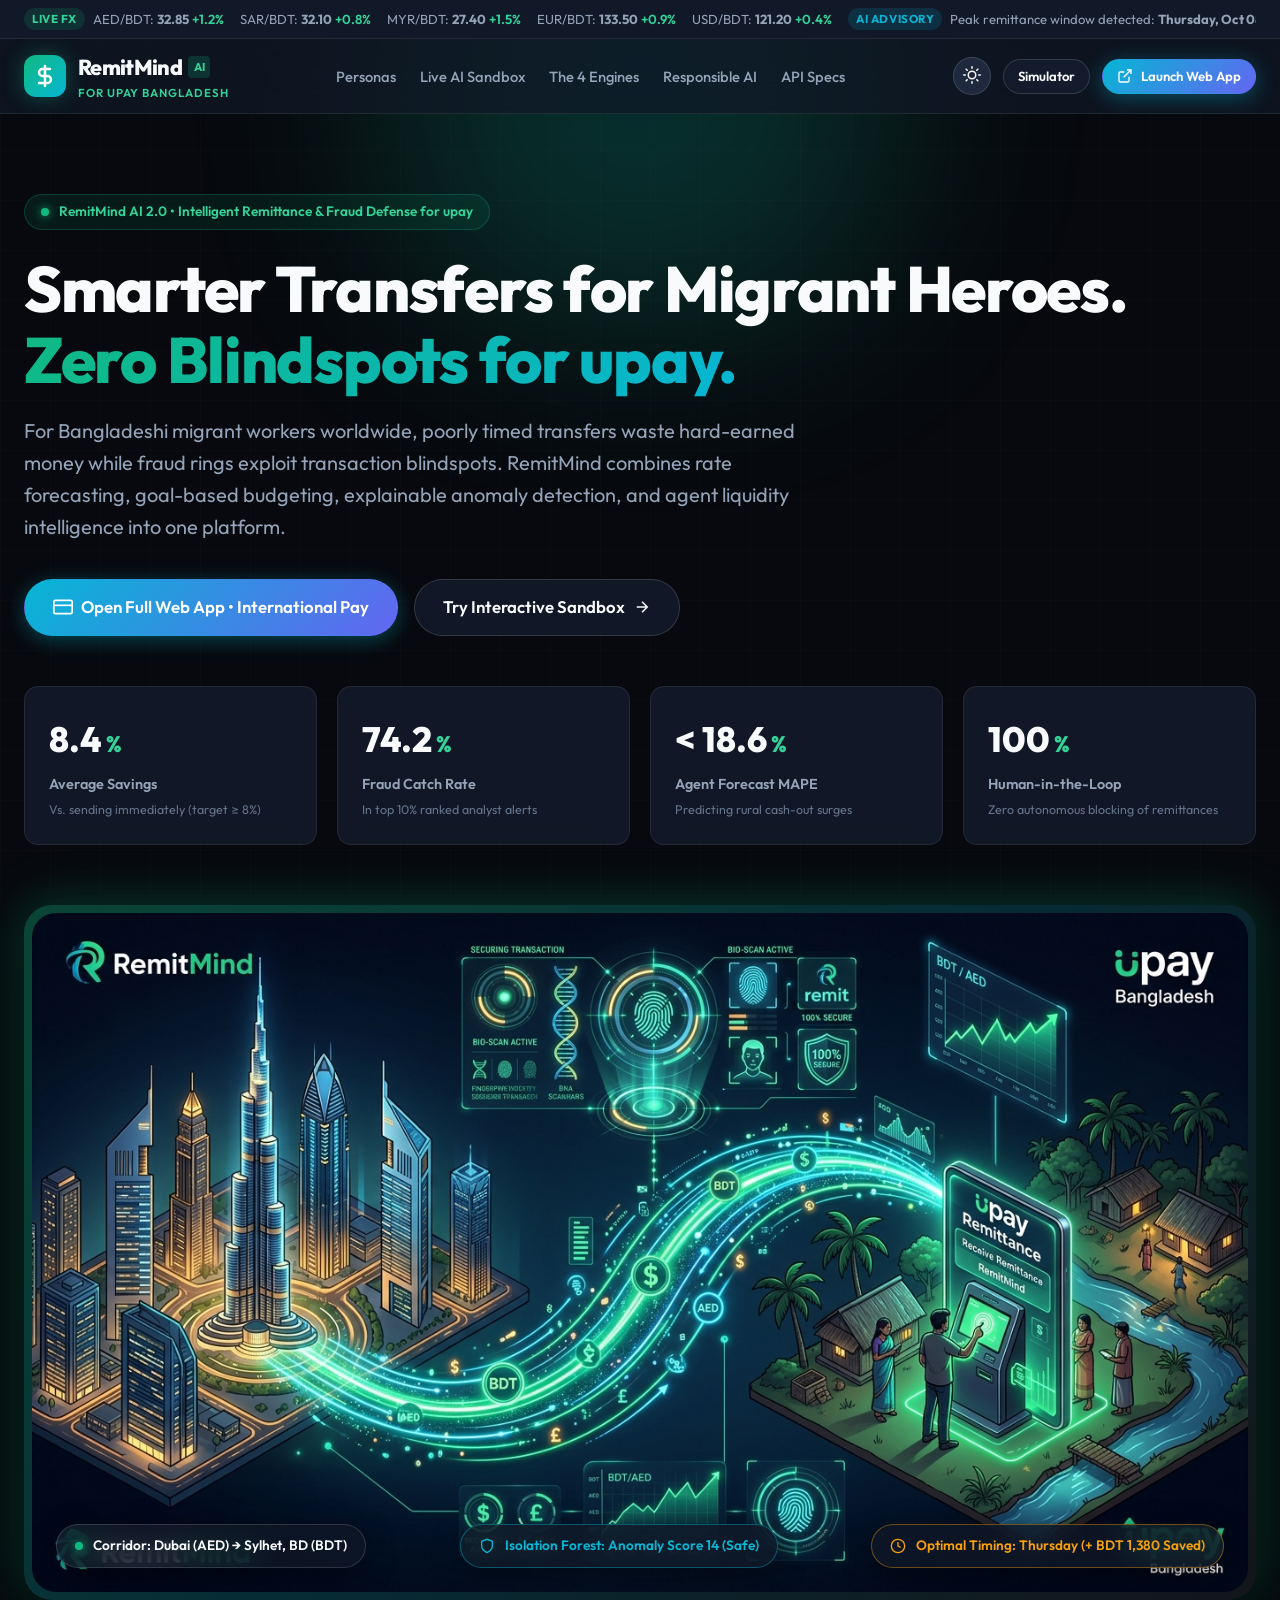
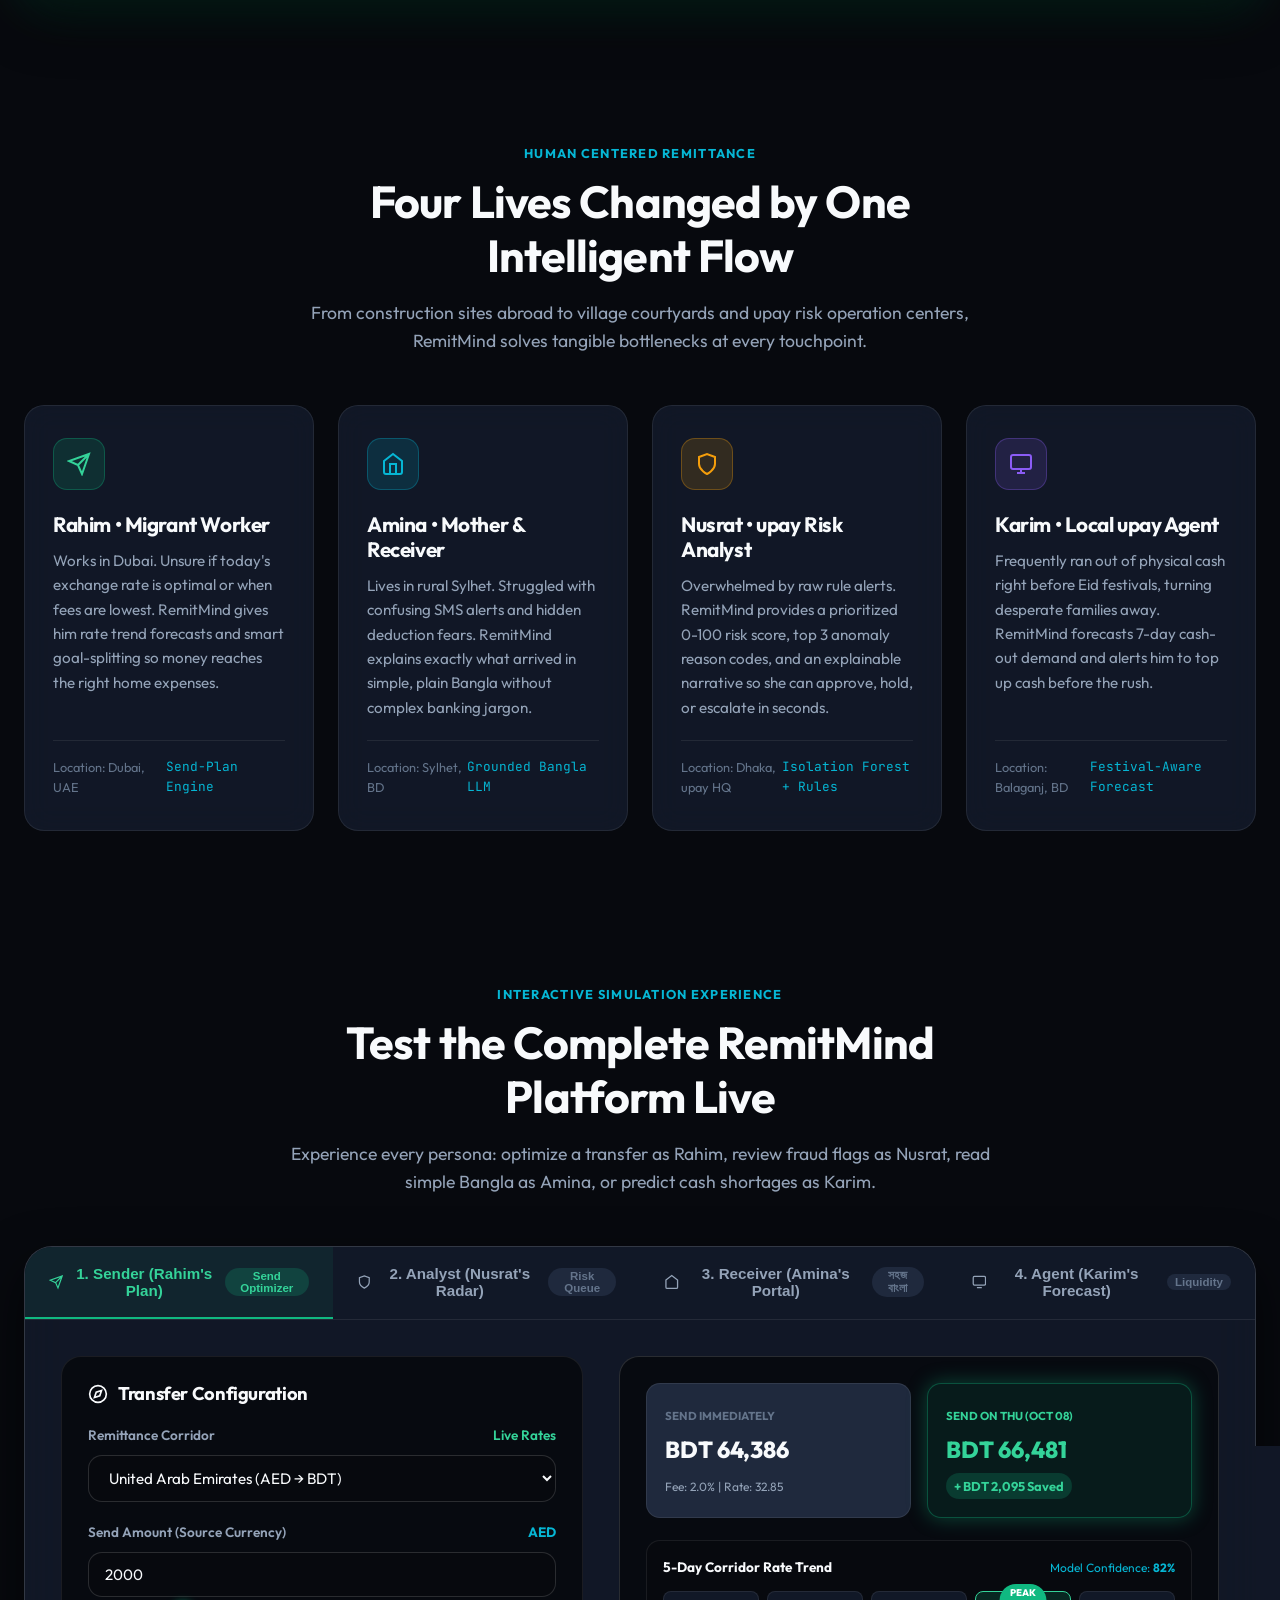
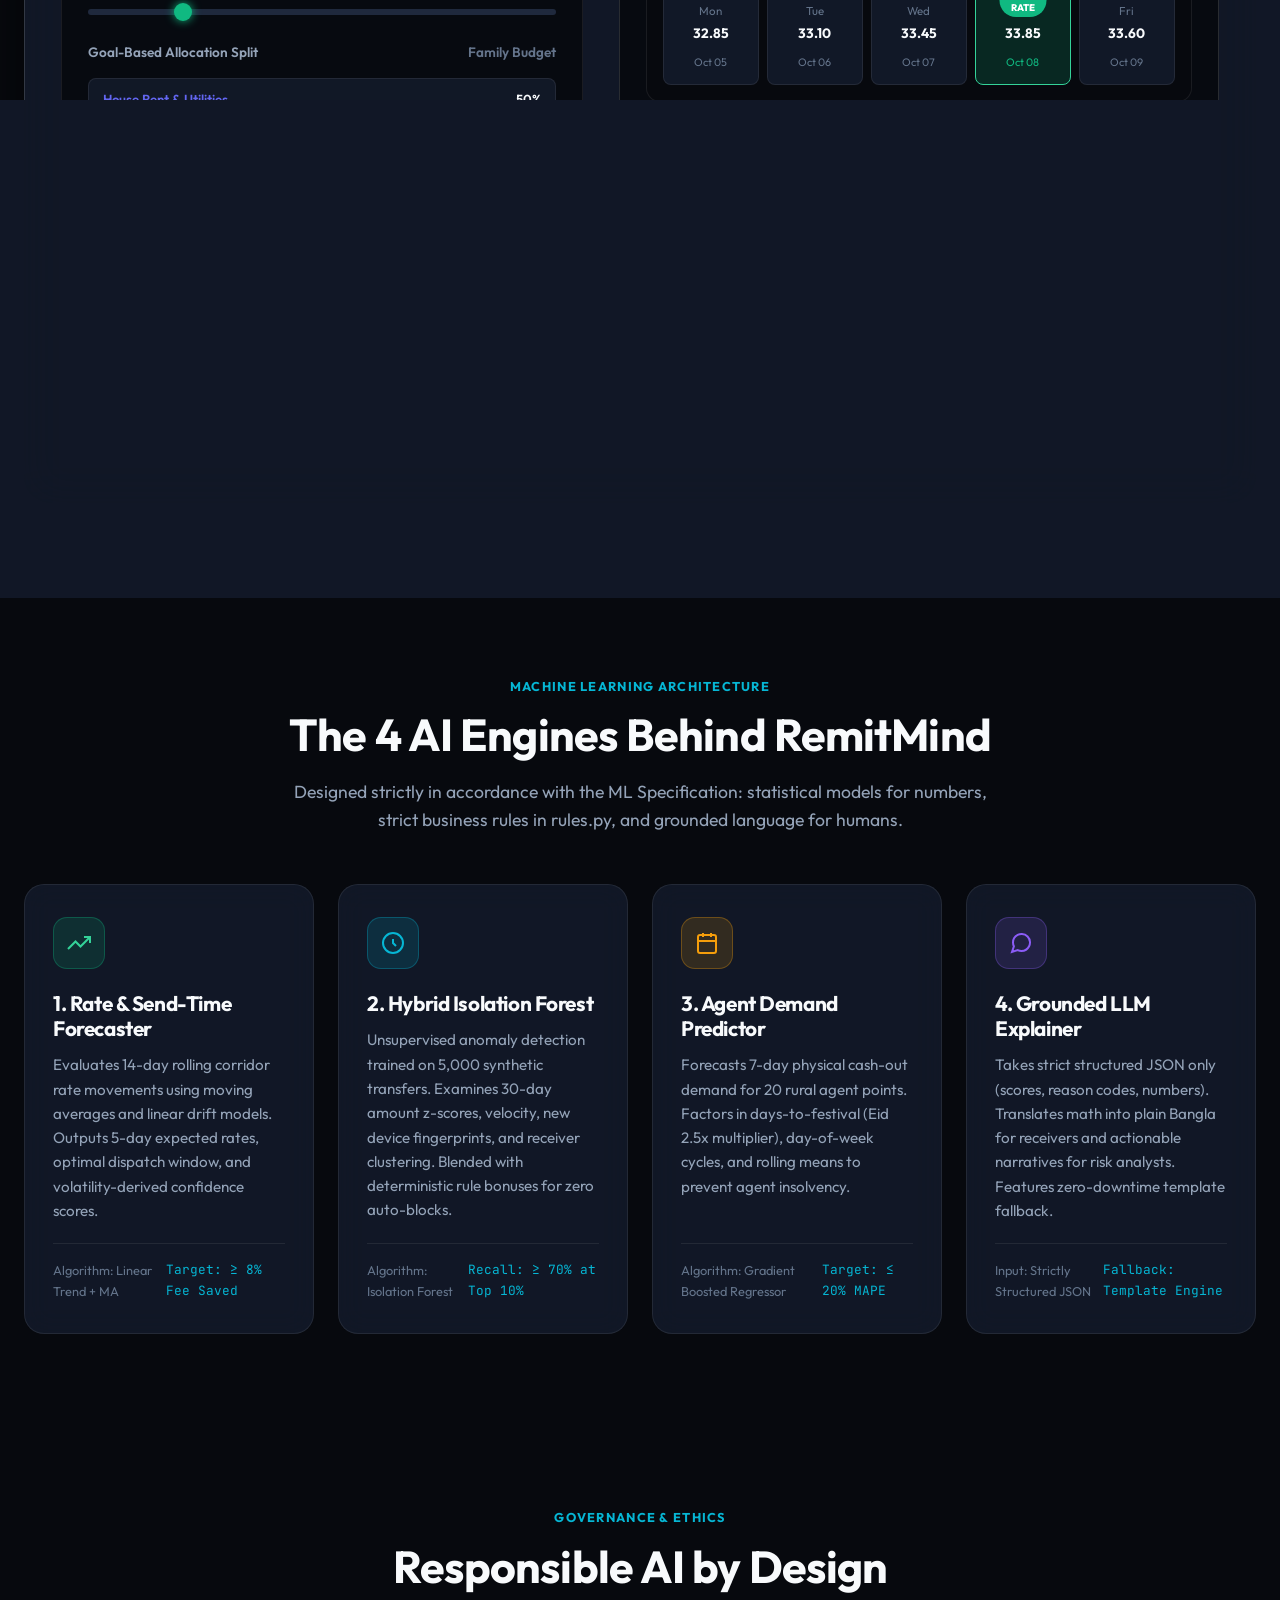
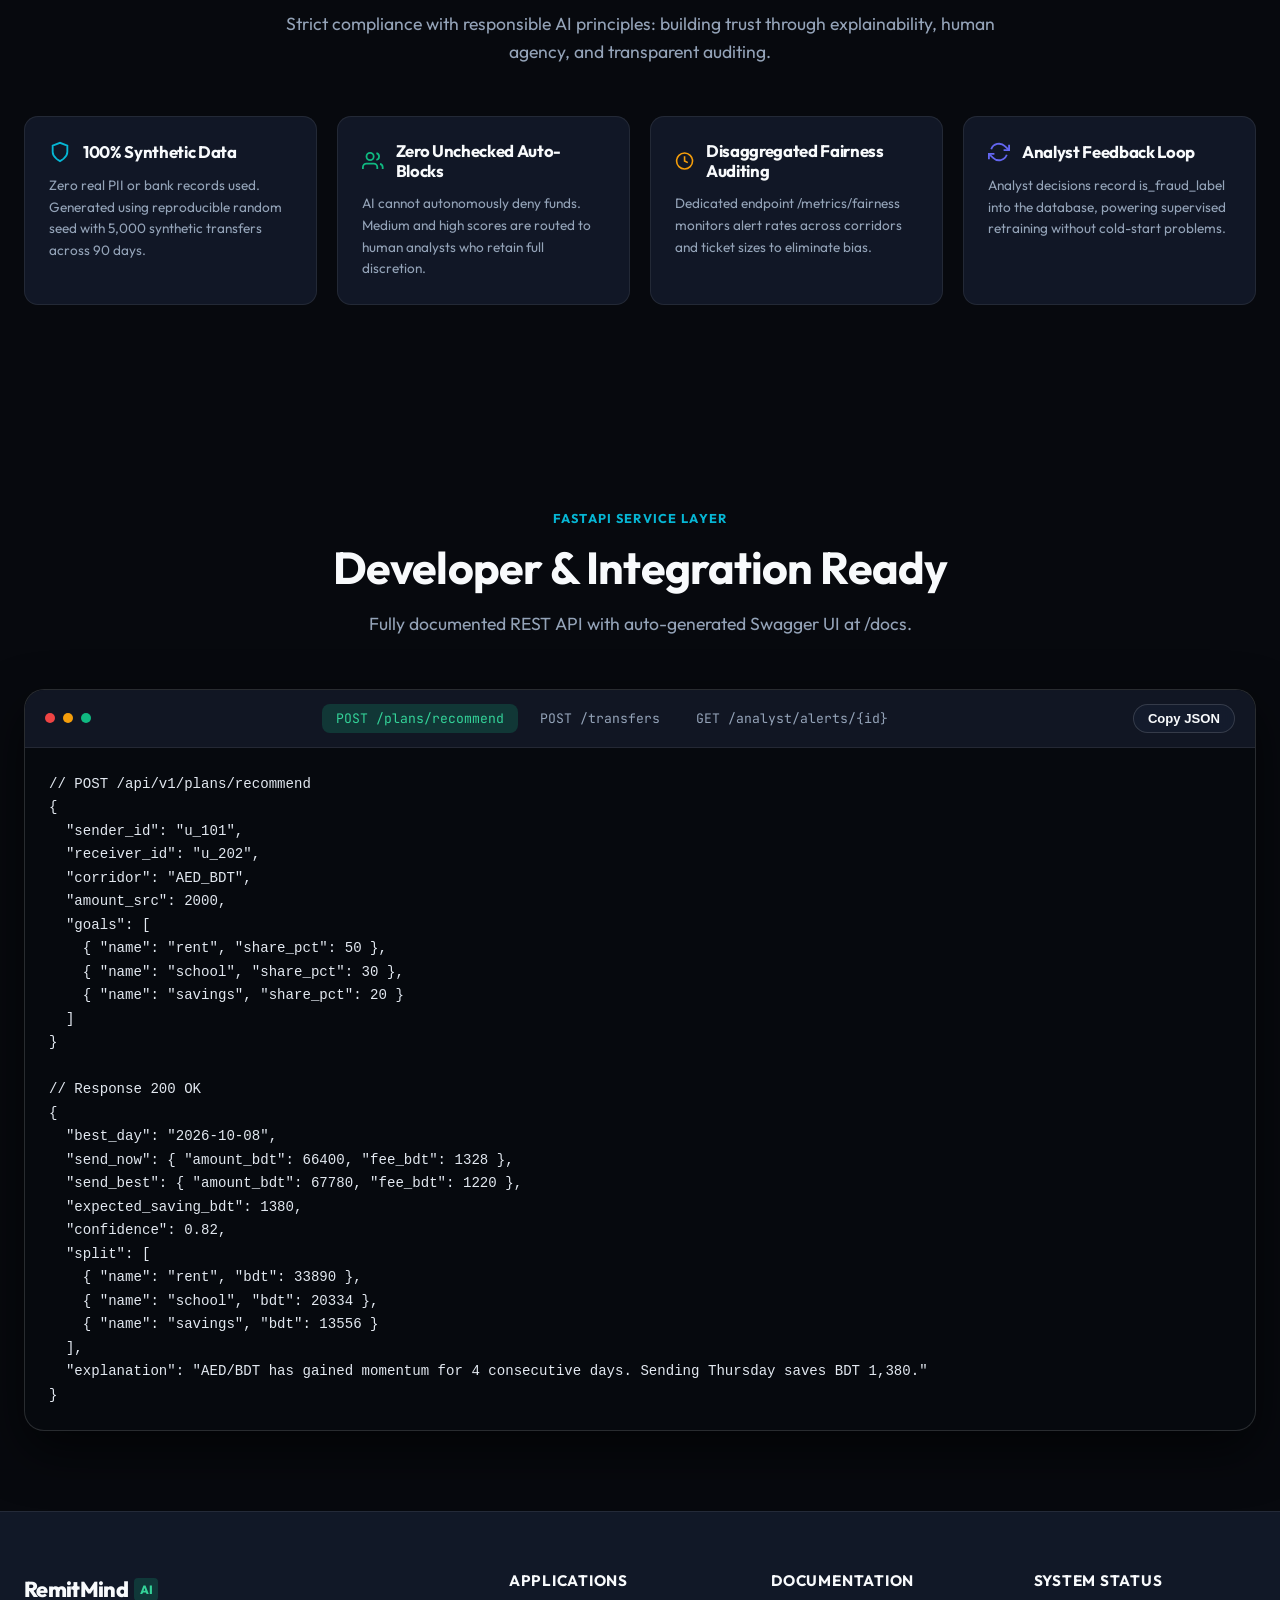
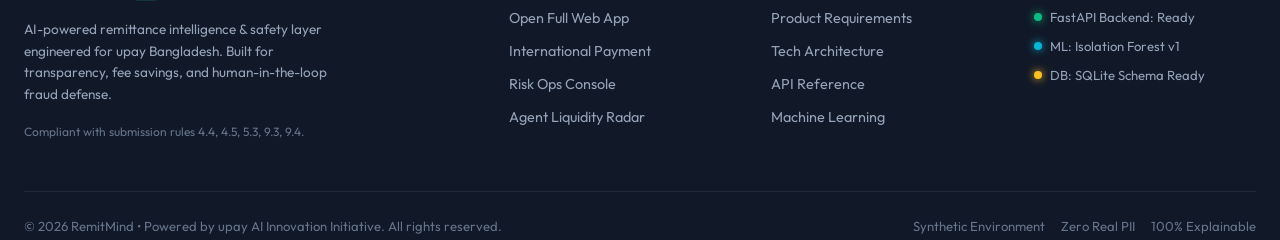
==== frontend/index.html @ e2669c71 "feat(ui): build high-aesthetic responsive web app with light/dark theme, payment gateway, Bangla por" ====
<!DOCTYPE html>
<html lang="en" data-theme="dark">
<head>
  <meta charset="UTF-8">
  <meta name="viewport" content="width=device-width, initial-scale=1.0">
  <title>RemitMind | AI-Powered Remittance Intelligence & Safety Layer for upay</title>
  <meta name="description" content="RemitMind empowers Bangladeshi migrant workers and upay with AI send-plan recommendations, international payments, explainable fraud detection with zero auto-blocks, plain Bangla summaries, and agent liquidity forecasting.">
  
  <!-- Modern Google Fonts: Outfit & Inter & JetBrains Mono -->
  <link rel="preconnect" href="https://fonts.googleapis.com">
  <link rel="preconnect" href="https://fonts.gstatic.com" crossorigin>
  <link href="https://fonts.googleapis.com/css2?family=Inter:wght@400;500;600;700&family=JetBrains+Mono:wght@400;600&family=Outfit:wght@400;500;600;700;800&display=swap" rel="stylesheet">
  
  <!-- Stylesheet -->
  <link rel="stylesheet" href="css/style.css">
</head>
<body>

  <!-- Ambient AI Glow Aura -->
  <div class="ai-ambient-glow" aria-hidden="true"></div>

  <!-- Top Real-time FX Ticker -->
  <div class="ticker-bar" id="ticker-banner">
    <div class="container">
      <div class="ticker-content">
        <div class="ticker-item">
          <span class="ticker-badge">LIVE FX</span>
          <span>AED/BDT: <strong>32.85</strong> <span class="ticker-rate-pos">+1.2%</span></span>
        </div>
        <div class="ticker-item">
          <span>SAR/BDT: <strong>32.10</strong> <span class="ticker-rate-pos">+0.8%</span></span>
        </div>
        <div class="ticker-item">
          <span>MYR/BDT: <strong>27.40</strong> <span class="ticker-rate-pos">+1.5%</span></span>
        </div>
        <div class="ticker-item">
          <span>EUR/BDT: <strong>133.50</strong> <span class="ticker-rate-pos">+0.9%</span></span>
        </div>
        <div class="ticker-item">
          <span>USD/BDT: <strong>121.20</strong> <span class="ticker-rate-pos">+0.4%</span></span>
        </div>
        <div class="ticker-item">
          <span class="ticker-badge" style="background:rgba(6,182,212,0.15); color:var(--ai-cyan);">AI ADVISORY</span>
          <span>Peak remittance window detected: <strong>Thursday, Oct 08</strong> (+ BDT 1,380 avg savings)</span>
        </div>
      </div>
    </div>
  </div>

  <!-- Navigation Bar -->
  <header class="navbar" id="main-nav">
    <div class="container">
      <div class="nav-wrapper">
        <a href="#hero" class="nav-logo" id="brand-logo-link">
          <div class="logo-icon">
            <svg viewBox="0 0 24 24" fill="none" stroke="currentColor" stroke-width="2.5" stroke-linecap="round" stroke-linejoin="round">
              <path d="M12 2v20M17 5H9.5a3.5 3.5 0 0 0 0 7h5a3.5 3.5 0 0 1 0 7H6"/>
            </svg>
          </div>
          <div class="logo-text-group">
            <span class="logo-title">RemitMind <span style="font-size:0.72rem; background:rgba(16,185,129,0.2); color:var(--upay-emerald-light); padding:2px 6px; border-radius:4px; font-weight:700;">AI</span></span>
            <span class="logo-subtitle">For upay Bangladesh</span>
          </div>
        </a>

        <ul class="nav-links">
          <li><a href="#solutions" class="nav-link" id="nav-solutions">Personas</a></li>
          <li><a href="#sandbox" class="nav-link" id="nav-sandbox">Live AI Sandbox</a></li>
          <li><a href="#engines" class="nav-link" id="nav-engines">The 4 Engines</a></li>
          <li><a href="#responsible-ai" class="nav-link" id="nav-ethics">Responsible AI</a></li>
          <li><a href="#api-specs" class="nav-link" id="nav-api">API Specs</a></li>
        </ul>

        <div class="nav-actions">
          <!-- Light / Dark Mode Toggle Button -->
          <button class="theme-toggle-btn" id="theme-toggle-btn" title="Toggle Light / Dark Mode" aria-label="Toggle theme">
            <span id="theme-icon-container">
              <!-- Injected by app.js: Sun or Moon icon -->
              <svg width="18" height="18" viewBox="0 0 24 24" fill="none" stroke="currentColor" stroke-width="2" stroke-linecap="round" stroke-linejoin="round">
                <circle cx="12" cy="12" r="5"></circle>
                <line x1="12" y1="1" x2="12" y2="3"></line>
                <line x1="12" y1="21" x2="12" y2="23"></line>
                <line x1="4.22" y1="4.22" x2="5.64" y2="5.64"></line>
                <line x1="18.36" y1="18.36" x2="19.78" y2="19.78"></line>
                <line x1="1" y1="12" x2="3" y2="12"></line>
                <line x1="21" y1="12" x2="23" y2="12"></line>
                <line x1="4.22" y1="19.78" x2="5.64" y2="18.36"></line>
                <line x1="18.36" y1="5.64" x2="19.78" y2="4.22"></line>
              </svg>
            </span>
          </button>

          <a href="#sandbox" class="btn btn-secondary btn-sm" id="btn-nav-demo">Simulator</a>
          
          <!-- Launch Main Web App Button -->
          <a href="app.html" class="btn btn-glow btn-sm" id="btn-nav-open-app">
            <svg width="16" height="16" viewBox="0 0 24 24" fill="none" stroke="currentColor" stroke-width="2"><path d="M18 13v6a2 2 0 0 1-2 2H5a2 2 0 0 1-2-2V8a2 2 0 0 1 2-2h6"/><polyline points="15 3 21 3 21 9"/><line x1="10" y1="14" x2="21" y2="3"/></svg>
            <span>Launch Web App</span>
          </a>
        </div>
      </div>
    </div>
  </header>

  <!-- Hero Section -->
  <section class="hero-section" id="hero">
    <div class="container">
      <div class="hero-pill" id="hero-badge">
        <span class="pulse-dot"></span>
        <span>RemitMind AI 2.0 &bull; Intelligent Remittance & Fraud Defense for upay</span>
      </div>

      <h1 class="hero-title" id="main-heading">
        Smarter Transfers for Migrant Heroes. <br>
        <span class="text-gradient-emerald">Zero Blindspots for upay.</span>
      </h1>

      <p class="hero-subtitle" id="hero-description">
        For Bangladeshi migrant workers worldwide, poorly timed transfers waste hard-earned money while fraud rings exploit transaction blindspots. RemitMind combines rate forecasting, goal-based budgeting, explainable anomaly detection, and agent liquidity intelligence into one platform.
      </p>

      <div class="hero-cta-group">
        <!-- Prominent Launch App Button -->
        <a href="app.html" class="btn btn-glow btn-lg" id="btn-hero-launch-app">
          <svg width="20" height="20" viewBox="0 0 24 24" fill="none" stroke="currentColor" stroke-width="2"><rect x="1" y="4" width="22" height="16" rx="2" ry="2"/><line x1="1" y1="10" x2="23" y2="10"/></svg>
          <span>Open Full Web App &bull; International Pay</span>
        </a>

        <a href="#sandbox" class="btn btn-secondary btn-lg" id="btn-hero-simulator">
          <span>Try Interactive Sandbox</span>
          <svg width="18" height="18" viewBox="0 0 24 24" fill="none" stroke="currentColor" stroke-width="2"><path d="M5 12h14M12 5l7 7-7 7"/></svg>
        </a>
      </div>

      <!-- Core Impact Metrics -->
      <div class="stats-grid" id="stats-overview">
        <div class="stat-card" id="stat-fees">
          <div class="stat-number">8.4<span>%</span></div>
          <div class="stat-label">Average Savings</div>
          <div class="stat-caption">Vs. sending immediately (target &ge; 8%)</div>
        </div>

        <div class="stat-card" id="stat-recall">
          <div class="stat-number">74.2<span>%</span></div>
          <div class="stat-label">Fraud Catch Rate</div>
          <div class="stat-caption">In top 10% ranked analyst alerts</div>
        </div>

        <div class="stat-card" id="stat-mape">
          <div class="stat-number">&lt; 18.6<span>%</span></div>
          <div class="stat-label">Agent Forecast MAPE</div>
          <div class="stat-caption">Predicting rural cash-out surges</div>
        </div>

        <div class="stat-card" id="stat-oversight">
          <div class="stat-number">100<span>%</span></div>
          <div class="stat-label">Human-in-the-Loop</div>
          <div class="stat-caption">Zero autonomous blocking of remittances</div>
        </div>
      </div>

      <!-- Hero Visual Banner Frame -->
      <div class="hero-visual-container" id="hero-banner-frame">
        <div class="hero-visual-inner">
          <img src="assets/hero_banner.jpg" alt="RemitMind AI Remittance and Fraud Defense Visual" class="hero-img" id="hero-visual-img">
          
          <div class="hero-badges-overlay">
            <div class="floating-pill">
              <span class="pulse-dot"></span>
              <span>Corridor: Dubai (AED) &rarr; Sylhet, BD (BDT)</span>
            </div>
            <div class="floating-pill" style="border-color: rgba(6,182,212,0.4); color: var(--ai-cyan);">
              <svg width="16" height="16" viewBox="0 0 24 24" fill="none" stroke="currentColor" stroke-width="2"><path d="M12 22s8-4 8-10V5l-8-3-8 3v7c0 6 8 10 8 10z"/></svg>
              <span>Isolation Forest: Anomaly Score 14 (Safe)</span>
            </div>
            <div class="floating-pill" style="border-color: rgba(245,158,11,0.4); color: var(--accent-amber);">
              <svg width="16" height="16" viewBox="0 0 24 24" fill="none" stroke="currentColor" stroke-width="2"><circle cx="12" cy="12" r="10"/><polyline points="12 6 12 12 16 14"/></svg>
              <span>Optimal Timing: Thursday (+ BDT 1,380 Saved)</span>
            </div>
          </div>
        </div>
      </div>

    </div>
  </section>

  <!-- Personas & Problems Section -->
  <section class="container" id="solutions" style="padding-bottom: 70px;">
    <div class="section-header">
      <span class="section-tag">Human Centered Remittance</span>
      <h2 class="section-title">Four Lives Changed by One Intelligent Flow</h2>
      <p class="section-desc">From construction sites abroad to village courtyards and upay risk operation centers, RemitMind solves tangible bottlenecks at every touchpoint.</p>
    </div>

    <div class="pillars-grid" id="personas-grid">
      <!-- Persona 1: Sender Rahim -->
      <div class="pillar-card" id="persona-sender">
        <div class="pillar-icon emerald">
          <svg width="24" height="24" viewBox="0 0 24 24" fill="none" stroke="currentColor" stroke-width="2"><path d="M22 2L11 13M22 2l-7 20-4-9-9-4 20-7z"/></svg>
        </div>
        <h3 class="pillar-title">Rahim &bull; Migrant Worker</h3>
        <p class="pillar-desc">
          Works in Dubai. Unsure if today's exchange rate is optimal or when fees are lowest. RemitMind gives him rate trend forecasts and smart goal-splitting so money reaches the right home expenses.
        </p>
        <div class="pillar-meta">
          <span>Location: Dubai, UAE</span>
          <span class="pillar-tech">Send-Plan Engine</span>
        </div>
      </div>

      <!-- Persona 2: Receiver Amina -->
      <div class="pillar-card" id="persona-receiver">
        <div class="pillar-icon cyan">
          <svg width="24" height="24" viewBox="0 0 24 24" fill="none" stroke="currentColor" stroke-width="2"><path d="M3 9l9-7 9 7v11a2 2 0 0 1-2 2H5a2 2 0 0 1-2-2z"/><polyline points="9 22 9 12 15 12 15 22"/></svg>
        </div>
        <h3 class="pillar-title">Amina &bull; Mother & Receiver</h3>
        <p class="pillar-desc">
          Lives in rural Sylhet. Struggled with confusing SMS alerts and hidden deduction fears. RemitMind explains exactly what arrived in simple, plain Bangla without complex banking jargon.
        </p>
        <div class="pillar-meta">
          <span>Location: Sylhet, BD</span>
          <span class="pillar-tech">Grounded Bangla LLM</span>
        </div>
      </div>

      <!-- Persona 3: Risk Analyst Nusrat -->
      <div class="pillar-card" id="persona-analyst">
        <div class="pillar-icon amber">
          <svg width="24" height="24" viewBox="0 0 24 24" fill="none" stroke="currentColor" stroke-width="2"><path d="M12 22s8-4 8-10V5l-8-3-8 3v7c0 6 8 10 8 10z"/></svg>
        </div>
        <h3 class="pillar-title">Nusrat &bull; upay Risk Analyst</h3>
        <p class="pillar-desc">
          Overwhelmed by raw rule alerts. RemitMind provides a prioritized 0-100 risk score, top 3 anomaly reason codes, and an explainable narrative so she can approve, hold, or escalate in seconds.
        </p>
        <div class="pillar-meta">
          <span>Location: Dhaka, upay HQ</span>
          <span class="pillar-tech">Isolation Forest + Rules</span>
        </div>
      </div>

      <!-- Persona 4: Agent Karim -->
      <div class="pillar-card" id="persona-agent">
        <div class="pillar-icon purple">
          <svg width="24" height="24" viewBox="0 0 24 24" fill="none" stroke="currentColor" stroke-width="2"><rect x="2" y="3" width="20" height="14" rx="2" ry="2"/><line x1="8" y1="21" x2="16" y2="21"/><line x1="12" y1="17" x2="12" y2="21"/></svg>
        </div>
        <h3 class="pillar-title">Karim &bull; Local upay Agent</h3>
        <p class="pillar-desc">
          Frequently ran out of physical cash right before Eid festivals, turning desperate families away. RemitMind forecasts 7-day cash-out demand and alerts him to top up cash before the rush.
        </p>
        <div class="pillar-meta">
          <span>Location: Balaganj, BD</span>
          <span class="pillar-tech">Festival-Aware Forecast</span>
        </div>
      </div>
    </div>
  </section>

  <!-- Interactive Sandbox Section -->
  <section class="sandbox-section" id="sandbox">
    <div class="container">
      <div class="section-header">
        <span class="section-tag">Interactive Simulation Experience</span>
        <h2 class="section-title">Test the Complete RemitMind Platform Live</h2>
        <p class="section-desc">Experience every persona: optimize a transfer as Rahim, review fraud flags as Nusrat, read simple Bangla as Amina, or predict cash shortages as Karim.</p>
      </div>

      <div class="sandbox-container" id="sandbox-wrapper">
        <!-- Tabs Header -->
        <div class="sandbox-tabs" id="sandbox-nav-tabs">
          <button class="sandbox-tab-btn active" data-tab="sender" onclick="switchSandboxTab('sender')">
            <svg width="18" height="18" viewBox="0 0 24 24" fill="none" stroke="currentColor" stroke-width="2"><path d="M22 2L11 13M22 2l-7 20-4-9-9-4 20-7z"/></svg>
            <span>1. Sender (Rahim's Plan)</span>
            <span class="tab-badge">Send Optimizer</span>
          </button>
          
          <button class="sandbox-tab-btn" data-tab="analyst" onclick="switchSandboxTab('analyst')">
            <svg width="18" height="18" viewBox="0 0 24 24" fill="none" stroke="currentColor" stroke-width="2"><path d="M12 22s8-4 8-10V5l-8-3-8 3v7c0 6 8 10 8 10z"/></svg>
            <span>2. Analyst (Nusrat's Radar)</span>
            <span class="tab-badge">Risk Queue</span>
          </button>

          <button class="sandbox-tab-btn" data-tab="receiver" onclick="switchSandboxTab('receiver')">
            <svg width="18" height="18" viewBox="0 0 24 24" fill="none" stroke="currentColor" stroke-width="2"><path d="M3 9l9-7 9 7v11a2 2 0 0 1-2 2H5a2 2 0 0 1-2-2z"/></svg>
            <span>3. Receiver (Amina's Portal)</span>
            <span class="tab-badge">সহজ বাংলা</span>
          </button>

          <button class="sandbox-tab-btn" data-tab="agent" onclick="switchSandboxTab('agent')">
            <svg width="18" height="18" viewBox="0 0 24 24" fill="none" stroke="currentColor" stroke-width="2"><rect x="2" y="3" width="20" height="14" rx="2" ry="2"/><line x1="8" y1="21" x2="16" y2="21"/></svg>
            <span>4. Agent (Karim's Forecast)</span>
            <span class="tab-badge">Liquidity</span>
          </button>
        </div>

        <!-- PANEL 1: SENDER FLOW -->
        <div class="sandbox-panel active" id="panel-sender">
          <div class="sandbox-grid">
            <!-- Left: Inputs -->
            <div class="control-card">
              <h4 class="control-title">
                <svg width="20" height="20" viewBox="0 0 24 24" fill="none" stroke="currentColor" stroke-width="2"><circle cx="12" cy="12" r="10"/><polygon points="16.24 7.76 14.12 14.12 7.76 16.24 9.88 9.88 16.24 7.76"/></svg>
                <span>Transfer Configuration</span>
              </h4>

              <div class="form-group">
                <label for="calc-corridor" class="form-label">
                  <span>Remittance Corridor</span>
                  <span style="color:var(--upay-emerald-light);">Live Rates</span>
                </label>
                <select id="calc-corridor" class="form-select">
                  <option value="AED_BDT">United Arab Emirates (AED &rarr; BDT)</option>
                  <option value="SAR_BDT">Saudi Arabia (SAR &rarr; BDT)</option>
                  <option value="MYR_BDT">Malaysia (MYR &rarr; BDT)</option>
                  <option value="EUR_BDT">Italy / Europe (EUR &rarr; BDT)</option>
                </select>
              </div>

              <div class="form-group">
                <label for="calc-amount" class="form-label">
                  <span>Send Amount (Source Currency)</span>
                  <span id="disp-calc-currency" style="color:var(--ai-cyan); font-weight:700;">AED</span>
                </label>
                <input type="number" id="calc-amount" class="form-input" value="2000" min="100" max="20000" step="50">
                <input type="range" id="calc-slider" class="range-slider" value="2000" min="100" max="10000" step="50" style="margin-top:10px;">
              </div>

              <div class="form-group">
                <label class="form-label">
                  <span>Goal-Based Allocation Split</span>
                  <span style="color:var(--text-muted);">Family Budget</span>
                </label>
                
                <div class="goal-sliders-group">
                  <div class="goal-item">
                    <div class="goal-item-header">
                      <span style="color:var(--ai-indigo);">House Rent & Utilities</span>
                      <span id="val-rent">50%</span>
                    </div>
                    <input type="range" id="goal-rent" class="range-slider" value="50" min="0" max="100">
                  </div>

                  <div class="goal-item">
                    <div class="goal-item-header">
                      <span style="color:var(--upay-emerald);">Children Education</span>
                      <span id="val-school">30%</span>
                    </div>
                    <input type="range" id="goal-school" class="range-slider" value="30" min="0" max="100">
                  </div>

                  <div class="goal-item">
                    <div class="goal-item-header">
                      <span style="color:var(--accent-amber);">Emergency Savings</span>
                      <span id="val-savings">20%</span>
                    </div>
                    <input type="range" id="goal-savings" class="range-slider" value="20" min="0" max="100">
                  </div>
                </div>
              </div>

              <!-- Buttons: Simulate or Launch Full App -->
              <div style="display:flex; flex-direction:column; gap:10px; margin-top:8px;">
                <button class="btn btn-primary" onclick="showToast('Transfer evaluated! Anomaly check verified.'); switchSandboxTab('analyst');">
                  <span>Simulate Send Transfer</span>
                  <svg width="16" height="16" viewBox="0 0 24 24" fill="none" stroke="currentColor" stroke-width="2"><path d="M5 12h14M12 5l7 7-7 7"/></svg>
                </button>

                <a href="app.html" class="btn btn-glow" style="width:100%; text-align:center;">
                  <svg width="16" height="16" viewBox="0 0 24 24" fill="none" stroke="currentColor" stroke-width="2"><rect x="1" y="4" width="22" height="16" rx="2" ry="2"/><line x1="1" y1="10" x2="23" y2="10"/></svg>
                  <span>Pay with International Card</span>
                </a>
              </div>
            </div>

            <!-- Right: Real-time Recommendations -->
            <div class="result-card">
              <div class="comparison-container">
                <div class="compare-box baseline">
                  <span class="compare-tag" style="color:var(--text-muted);">Send Immediately</span>
                  <div class="compare-val" id="disp-send-now">BDT 66,400</div>
                  <span style="font-size:0.75rem; color:var(--text-secondary);">Fee: 2.0% | Rate: 32.85</span>
                </div>

                <div class="compare-box highlight">
                  <span class="compare-tag" style="color:var(--upay-emerald-light);" id="disp-best-day-name">Send on Thu (Oct 08)</span>
                  <div class="compare-val" id="disp-send-best" style="color:var(--upay-emerald-light);">BDT 67,780</div>
                  <div class="compare-saving-badge" id="disp-net-savings">+ BDT 1,380 Saved</div>
                </div>
              </div>

              <!-- 5-Day Rate Forecast Visualizer -->
              <div class="trend-visualizer">
                <div class="trend-header">
                  <span style="font-weight:700;">5-Day Corridor Rate Trend</span>
                  <span style="font-size:0.75rem; color:var(--ai-cyan);">Model Confidence: <strong id="disp-confidence-score">82%</strong></span>
                </div>
                <div class="forecast-days-row" id="forecast-cells-container">
                  <!-- Generated via JS -->
                </div>
              </div>

              <!-- Goal Split Multi-Segment Bar -->
              <div style="margin-top:20px;">
                <div style="display:flex; justify-content:space-between; font-size:0.85rem; font-weight:600;">
                  <span>Allocated Family Goal Distribution</span>
                  <span style="color:var(--upay-emerald-light);">Net Remittance</span>
                </div>
                
                <div class="split-progress-bar">
                  <div class="split-seg-rent" id="seg-rent" style="width: 50%;"></div>
                  <div class="split-seg-school" id="seg-school" style="width: 30%;"></div>
                  <div class="split-seg-savings" id="seg-savings" style="width: 20%;"></div>
                </div>

                <div class="split-legend">
                  <div class="legend-item">
                    <span class="legend-dot" style="background:var(--ai-indigo);"></span>
                    <span>Rent: <strong id="disp-bdt-rent">BDT 33,890</strong></span>
                  </div>
                  <div class="legend-item">
                    <span class="legend-dot" style="background:var(--upay-emerald);"></span>
                    <span>School: <strong id="disp-bdt-school">BDT 20,334</strong></span>
                  </div>
                  <div class="legend-item">
                    <span class="legend-dot" style="background:var(--accent-amber);"></span>
                    <span>Savings: <strong id="disp-bdt-savings">BDT 13,556</strong></span>
                  </div>
                </div>
              </div>

              <!-- Grounded AI Advice -->
              <div class="ai-explainer-card">
                <div class="ai-explainer-header">
                  <svg width="16" height="16" viewBox="0 0 24 24" fill="none" stroke="currentColor" stroke-width="2"><path d="M12 2a10 10 0 1 0 10 10H12V2z"/></svg>
                  <span>Grounded AI Explainer (Strict JSON Input)</span>
                </div>
                <p class="ai-explainer-text" id="disp-ai-note">
                  AED/BDT shows steady upward drift over the past 4 days. Peak liquidity window expected on Thursday before weekend settlement.
                </p>
              </div>
            </div>
          </div>
        </div>

        <!-- PANEL 2: ANALYST QUEUE (Nusrat) -->
        <div class="sandbox-panel" id="panel-analyst">
          <div class="sandbox-grid">
            <div class="control-card">
              <h4 class="control-title">
                <svg width="20" height="20" viewBox="0 0 24 24" fill="none" stroke="currentColor" stroke-width="2"><path d="M14 2H6a2 2 0 0 0-2 2v16a2 2 0 0 0 2 2h12a2 2 0 0 0 2-2V8z"/><polyline points="14 2 14 8 20 8"/><line x1="16" y1="13" x2="8" y2="13"/><line x1="16" y1="17" x2="8" y2="17"/></svg>
                <span>Select Injected Test Scenario</span>
              </h4>

              <p style="font-size:0.85rem; margin-bottom:16px;">Test the hybrid Isolation Forest + rule engine against synthetic fraud patterns:</p>

              <div style="display:flex; flex-direction:column; gap:10px;">
                <button class="btn btn-secondary scenario-picker-btn" data-scenario="normal" style="justify-content:flex-start; text-align:left;">
                  <span class="pulse-dot" style="background:var(--upay-emerald); box-shadow:0 0 6px var(--upay-emerald);"></span>
                  <div>
                    <div style="font-weight:700;">Scenario A: Normal Expat Transfer</div>
                    <div style="font-size:0.75rem; color:var(--text-muted);">Score ~14 &bull; Rahim to wife &bull; Instant Pass</div>
                  </div>
                </button>

                <button class="btn btn-secondary scenario-picker-btn active" data-scenario="mule_ring" style="justify-content:flex-start; text-align:left;">
                  <span class="pulse-dot" style="background:var(--accent-amber); box-shadow:0 0 6px var(--accent-amber);"></span>
                  <div>
                    <div style="font-weight:700;">Scenario B: Mule Ring Velocity Spike</div>
                    <div style="font-size:0.75rem; color:var(--text-muted);">Score 78 &bull; 3 bursts in 45m &bull; Flagged</div>
                  </div>
                </button>

                <button class="btn btn-secondary scenario-picker-btn" data-scenario="account_takeover" style="justify-content:flex-start; text-align:left;">
                  <span class="pulse-dot" style="background:var(--accent-rose); box-shadow:0 0 6px var(--accent-rose);"></span>
                  <div>
                    <div style="font-weight:700;">Scenario C: Account Takeover Attempt</div>
                    <div style="font-size:0.75rem; color:var(--text-muted);">Score 89 &bull; New device at 3 AM &bull; Flagged</div>
                  </div>
                </button>
              </div>

              <div style="margin-top:24px; padding:16px; background:var(--bg-darkest); border-radius:var(--radius-sm); border:1px solid var(--border-subtle);">
                <div style="font-size:0.82rem; font-weight:700; color:var(--text-secondary); margin-bottom:6px;">TRANSACTION METADATA</div>
                <div id="risk-tx-info" style="font-size:0.88rem; color:var(--text-primary);">
                  <strong>New Expat Account #8812</strong> &rarr; <strong>First-Time Receiver #904</strong> (AED 2,800)
                </div>
              </div>
            </div>

            <div class="result-card">
              <div class="risk-meter-container">
                <div class="risk-dial high" id="risk-dial-indicator">
                  <div class="risk-score-num" id="risk-score-display">78</div>
                  <div class="risk-score-label">Risk Index</div>
                </div>

                <div style="flex-grow:1;">
                  <span class="risk-status-badge risk-badge-high" id="risk-status-badge">Status: Flagged for Review</span>
                  <h4 style="font-size:1.15rem; margin-bottom:4px;" id="risk-level-display">High Risk Anomaly</h4>
                  <p style="font-size:0.82rem; color:var(--text-secondary);">Evaluated by Isolation Forest v1.0 + Corridor Rule Engine</p>
                  <span id="risk-suggested-action" style="font-size:0.75rem; font-weight:700; color:var(--accent-amber); background:rgba(245,158,11,0.1); padding:2px 8px; border-radius:4px; margin-top:6px; display:inline-block;">Suggested: HOLD</span>
                </div>
              </div>

              <div>
                <span style="font-size:0.82rem; font-weight:700; color:var(--text-secondary); text-transform:uppercase;">Extracted Reason Codes (Explainability)</span>
                <div class="reason-codes-grid" id="risk-reasons-container">
                  <span class="reason-tag">NEW_RECEIVER</span>
                  <span class="reason-tag">VELOCITY_3X</span>
                  <span class="reason-tag">NEW_DEVICE</span>
                  <span class="reason-tag">BURST_PATTERN</span>
                </div>
              </div>

              <div class="ai-explainer-card" style="margin-top:14px;">
                <div class="ai-explainer-header">
                  <svg width="16" height="16" viewBox="0 0 24 24" fill="none" stroke="currentColor" stroke-width="2"><path d="M21 15a2 2 0 0 1-2 2H7l-4 4V5a2 2 0 0 1 2-2h14a2 2 0 0 1 2 2z"/></svg>
                  <span>Analyst Briefing Narrative (Grounded LLM)</span>
                </div>
                <p class="ai-explainer-text" id="risk-explanation-text">
                  3 separate transfers totaling BDT 2.7 Lakh in 45 minutes to a recipient registered today. Correlates with synthetic syndicate ring cluster #14.
                </p>
              </div>

              <div style="margin-top:20px;">
                <div style="font-size:0.82rem; font-weight:700; color:var(--text-secondary); margin-bottom:8px;">
                  HUMAN REVIEW DECISION (Feeds into review_actions Table)
                </div>
                <div class="action-buttons-row">
                  <button class="btn btn-approve" id="btn-analyst-approve" style="flex:1;">
                    <svg width="16" height="16" viewBox="0 0 24 24" fill="none" stroke="currentColor" stroke-width="2"><polyline points="20 6 9 17 4 12"/></svg>
                    <span>Approve</span>
                  </button>
                  <button class="btn btn-hold" id="btn-analyst-hold" style="flex:1;">
                    <svg width="16" height="16" viewBox="0 0 24 24" fill="none" stroke="currentColor" stroke-width="2"><rect x="6" y="4" width="4" height="16"/><rect x="14" y="4" width="4" height="16"/></svg>
                    <span>Hold (24h)</span>
                  </button>
                  <button class="btn btn-escalate" id="btn-analyst-escalate" style="flex:1;">
                    <svg width="16" height="16" viewBox="0 0 24 24" fill="none" stroke="currentColor" stroke-width="2"><circle cx="12" cy="12" r="10"/><line x1="12" y1="8" x2="12" y2="12"/><line x1="12" y1="16" x2="12.01" y2="16"/></svg>
                    <span>Escalate</span>
                  </button>
                </div>
              </div>
            </div>
          </div>
        </div>

        <!-- PANEL 3: RECEIVER PORTAL (Amina) -->
        <div class="sandbox-panel" id="panel-receiver">
          <div class="sandbox-grid">
            <div class="control-card">
              <h4 class="control-title">
                <svg width="20" height="20" viewBox="0 0 24 24" fill="none" stroke="currentColor" stroke-width="2"><circle cx="12" cy="12" r="10"/><line x1="2" y1="12" x2="22" y2="12"/><path d="M12 2a15.3 15.3 0 0 1 4 10 15.3 15.3 0 0 1-4 10 15.3 15.3 0 0 1-4-10 15.3 15.3 0 0 1 4-10z"/></svg>
                <span>ভাষা ও বিজ্ঞপ্তি সেটিংস</span>
              </h4>

              <div class="form-group" style="display:flex; justify-content:space-between; align-items:center; background:var(--bg-darkest); padding:14px 18px; border-radius:var(--radius-md);">
                <div>
                  <div style="font-weight:700; font-size:0.95rem;">Language / ভাষা নির্বাচন</div>
                  <div style="font-size:0.75rem; color:var(--text-muted);">Toggle English &harr; বাংলা</div>
                </div>
                <label style="display:flex; align-items:center; gap:8px; cursor:pointer;">
                  <span style="font-size:0.85rem; font-weight:700; color:var(--upay-emerald-light);">বাংলা</span>
                  <input type="checkbox" id="receiver-lang-toggle" style="width:20px; height:20px; cursor:pointer;">
                  <span style="font-size:0.85rem; font-weight:600; color:var(--text-secondary);">EN</span>
                </label>
              </div>

              <div style="margin-top:20px;">
                <button class="audio-preview-btn" id="btn-play-voice-summary" style="width:100%; justify-content:center; padding:12px;">
                  <svg width="18" height="18" viewBox="0 0 24 24" fill="none" stroke="currentColor" stroke-width="2"><polygon points="11 5 6 9 2 9 2 15 6 15 11 19 11 5"/><path d="M19.07 4.93a10 10 0 0 1 0 14.14M15.54 8.46a5 5 0 0 1 0 7.07"/></svg>
                  <span>Play Voice Audio (শুনুন)</span>
                </button>
              </div>

              <div style="margin-top:24px; padding:16px; background:rgba(16,185,129,0.08); border-radius:var(--radius-sm); border:1px solid rgba(16,185,129,0.2);">
                <div style="font-size:0.82rem; font-weight:700; color:var(--upay-emerald-light); margin-bottom:4px;">সহজ হিসাব নীতি (No Hidden Fees)</div>
                <p style="font-size:0.8rem; color:var(--text-secondary);">
                  গ্রামের সাধারণ গ্রাহকদের জন্য হিসাবকে স্বচ্ছ রাখতে প্রেরক কত পাঠালেন, কত জমা হলো এবং কোনো লুকানো খরচ কাটা হয়েছে কি না—তা সহজ ভাষায় বুঝিয়ে দেওয়া হয়।
                </p>
              </div>
            </div>

            <div class="result-card bangla-card">
              <div style="display:flex; justify-content:space-between; align-items:center;">
                <span class="ticker-badge">upay রেমিট্যান্স নোটিফিকেশন</span>
                <span style="font-size:0.75rem; color:var(--text-secondary);">আজ বিকাল ৪:২০</span>
              </div>

              <h3 id="rcv-title" style="margin-top:14px; font-size:1.4rem; color:var(--text-primary);">
                টাকা আসার সহজ বিবরণ (upay রেমিট্যান্স)
              </h3>

              <div class="bangla-highlight" id="rcv-summary-text">
                আপনার কাছে দুবাই থেকে রহিম ভাইয়ের পাঠানো মোট <span style="color:var(--upay-emerald-light);">৬৭,৭৮০ টাকা</span> নিরাপদে পৌঁছেছে।
              </div>

              <div id="rcv-fee-info" style="font-size:0.85rem; color:var(--text-secondary); margin-bottom:18px;">
                কোনো গোপন বা বাড়তি চার্জ কাটা হয়নি | নেটওয়ার্ক: উপায় বাংলাদেশ
              </div>

              <div style="background:var(--bg-darkest); padding:16px; border-radius:var(--radius-md); border:1px solid var(--border-subtle); margin-bottom:18px;">
                <div style="font-size:0.85rem; font-weight:700; color:var(--ai-cyan); margin-bottom:10px;">
                  প্রস্তাবিত খরচের ভাগ:
                </div>
                <ul style="list-style:none; display:flex; flex-direction:column; gap:8px; font-size:0.88rem;">
                  <li style="display:flex; justify-content:space-between;">
                    <span>ঘরভাড়া ও সংসার খরচ (৫০%)</span>
                    <strong>৳৩৩,৮৯০</strong>
                  </li>
                  <li style="display:flex; justify-content:space-between;">
                    <span>ছেলেমেয়ের স্কুলের ফি (৩০%)</span>
                    <strong>৳২০,৩৩৪</strong>
                  </li>
                  <li style="display:flex; justify-content:space-between;">
                    <span>ভবিষ্যতের জন্য সঞ্চয় (২০%)</span>
                    <strong>৳১৩,৫৫৬</strong>
                  </li>
                </ul>
              </div>

              <div id="rcv-agent-tip" style="font-size:0.82rem; color:var(--upay-emerald-light); display:flex; align-items:center; gap:8px;">
                <svg width="16" height="16" viewBox="0 0 24 24" fill="none" stroke="currentColor" stroke-width="2"><path d="M20 6L9 17l-5-5"/></svg>
                <span>কাছের উপায় এজেন্ট করিম চাচার দোকানে পর্যাপ্ত ক্যাশ টাকা প্রস্তুত আছে।</span>
              </div>
            </div>
          </div>
        </div>

        <!-- PANEL 4: AGENT FORECAST (Karim) -->
        <div class="sandbox-panel" id="panel-agent">
          <div class="sandbox-grid">
            <div class="control-card">
              <h4 class="control-title">
                <svg width="20" height="20" viewBox="0 0 24 24" fill="none" stroke="currentColor" stroke-width="2"><rect x="2" y="7" width="20" height="14" rx="2" ry="2"/><path d="M16 21V5a2 2 0 0 0-2-2h-4a2 2 0 0 0-2 2v16"/></svg>
                <span>Agent Point Cash Management</span>
              </h4>

              <div class="form-group">
                <label class="form-label">
                  <span>Agent District</span>
                  <span style="color:var(--upay-emerald-light);">Balaganj, Sylhet</span>
                </label>
                <input type="text" class="form-input" value="Agent Point #AG-05 (Karim Store)" readonly style="opacity:0.8;">
              </div>

              <div class="form-group">
                <label for="agent-cash-slider" class="form-label">
                  <span>Current Physical Cash-on-Hand</span>
                  <span id="agent-cash-val" style="color:var(--upay-gold); font-weight:700;">BDT 300,000</span>
                </label>
                <input type="range" id="agent-cash-slider" class="range-slider" min="50000" max="600000" step="10000" value="300000">
              </div>

              <div style="padding:16px; background:rgba(244,63,94,0.08); border-radius:var(--radius-md); border:1px solid rgba(244,63,94,0.25); margin-top:16px;">
                <div style="font-size:0.85rem; font-weight:700; color:var(--accent-rose); display:flex; align-items:center; gap:8px;">
                  <svg width="16" height="16" viewBox="0 0 24 24" fill="none" stroke="currentColor" stroke-width="2"><path d="M10.29 3.86L1.82 18a2 2 0 0 0 1.71 3h16.94a2 2 0 0 0 1.71-3L13.71 3.86a2 2 0 0 0-3.42 0z"/><line x1="12" y1="9" x2="12" y2="13"/><line x1="12" y1="17" x2="12.01" y2="17"/></svg>
                  <span>Festival Proximity Multiplier</span>
                </div>
                <p style="font-size:0.8rem; color:var(--text-secondary); margin-top:6px;">
                  Eid-ul-Fitr arrives in 4 days. Historical data demonstrates a <strong>2.5x demand surge</strong> as migrant families withdraw money for shopping and feast preparation.
                </p>
              </div>

              <button class="btn btn-glow" style="width:100%; margin-top:20px;" onclick="showToast('Liquidity top-up dispatch request transmitted to upay Regional Cash Hub!')">
                <span>Request Cash Dispatch</span>
              </button>
            </div>

            <div class="result-card">
              <div style="display:flex; justify-content:space-between; align-items:center; margin-bottom:12px;">
                <h4 style="font-size:1.1rem;">7-Day Projected Cash-Out Demand</h4>
                <span style="font-size:0.75rem; color:var(--text-muted);">Model: Gradient Boosted Regressor</span>
              </div>

              <div class="agent-bars-container">
                <div class="agent-bar-col">
                  <span class="agent-bar-val">180k</span>
                  <div class="agent-bar" style="height: 38%;"></div>
                  <span class="agent-bar-label">Mon</span>
                </div>
                <div class="agent-bar-col">
                  <span class="agent-bar-val">210k</span>
                  <div class="agent-bar" style="height: 44%;"></div>
                  <span class="agent-bar-label">Tue</span>
                </div>
                <div class="agent-bar-col">
                  <span class="agent-bar-val">260k</span>
                  <div class="agent-bar" style="height: 55%;"></div>
                  <span class="agent-bar-label">Wed</span>
                </div>
                <div class="agent-bar-col">
                  <span class="agent-bar-val" style="color:var(--accent-rose);">420k</span>
                  <div class="agent-bar spike" style="height: 92%;"></div>
                  <span class="agent-bar-label" style="color:var(--accent-rose); font-weight:700;">Thu (Eid)</span>
                </div>
                <div class="agent-bar-col">
                  <span class="agent-bar-val" style="color:var(--accent-rose);">390k</span>
                  <div class="agent-bar spike" style="height: 85%;"></div>
                  <span class="agent-bar-label" style="color:var(--accent-rose);">Fri</span>
                </div>
                <div class="agent-bar-col">
                  <span class="agent-bar-val">220k</span>
                  <div class="agent-bar" style="height: 48%;"></div>
                  <span class="agent-bar-label">Sat</span>
                </div>
                <div class="agent-bar-col">
                  <span class="agent-bar-val">160k</span>
                  <div class="agent-bar" style="height: 34%;"></div>
                  <span class="agent-bar-label">Sun</span>
                </div>
              </div>

              <div style="display:flex; justify-content:space-between; align-items:center; margin-top:20px; flex-wrap:wrap; gap:12px;">
                <div class="floating-pill" id="agent-topup-status" style="border-color:rgba(244,63,94,0.4); color:var(--accent-rose);">
                  <span class="pulse-dot" style="background:var(--accent-rose); box-shadow:0 0 10px var(--accent-rose);"></span>
                  <span>Top-up Alert: Shortfall of BDT 120,000 by Eid Eve</span>
                </div>

                <div style="text-align:right;">
                  <div style="font-size:0.75rem; color:var(--text-muted);">Recommended Top-up:</div>
                  <div id="agent-topup-needed" style="font-size:1.35rem; font-weight:800; color:var(--accent-amber);">BDT 120,000</div>
                </div>
              </div>
            </div>
          </div>
        </div>

      </div>
    </div>
  </section>

  <!-- The 4 AI Engines Architecture Deep-Dive -->
  <section class="pillars-section" id="engines">
    <div class="container">
      <div class="section-header">
        <span class="section-tag">Machine Learning Architecture</span>
        <h2 class="section-title">The 4 AI Engines Behind RemitMind</h2>
        <p class="section-desc">Designed strictly in accordance with the ML Specification: statistical models for numbers, strict business rules in rules.py, and grounded language for humans.</p>
      </div>

      <div class="pillars-grid">
        <div class="pillar-card">
          <div class="pillar-icon emerald">
            <svg width="24" height="24" viewBox="0 0 24 24" fill="none" stroke="currentColor" stroke-width="2"><polyline points="23 6 13.5 15.5 8.5 10.5 1 18"/><polyline points="17 6 23 6 23 12"/></svg>
          </div>
          <h3 class="pillar-title">1. Rate & Send-Time Forecaster</h3>
          <p class="pillar-desc">
            Evaluates 14-day rolling corridor rate movements using moving averages and linear drift models. Outputs 5-day expected rates, optimal dispatch window, and volatility-derived confidence scores.
          </p>
          <div class="pillar-meta">
            <span>Algorithm: Linear Trend + MA</span>
            <span class="pillar-tech">Target: &ge; 8% Fee Saved</span>
          </div>
        </div>

        <div class="pillar-card">
          <div class="pillar-icon cyan">
            <svg width="24" height="24" viewBox="0 0 24 24" fill="none" stroke="currentColor" stroke-width="2"><circle cx="12" cy="12" r="10"/><path d="M12 8v4l3 3"/></svg>
          </div>
          <h3 class="pillar-title">2. Hybrid Isolation Forest</h3>
          <p class="pillar-desc">
            Unsupervised anomaly detection trained on 5,000 synthetic transfers. Examines 30-day amount z-scores, velocity, new device fingerprints, and receiver clustering. Blended with deterministic rule bonuses for zero auto-blocks.
          </p>
          <div class="pillar-meta">
            <span>Algorithm: Isolation Forest</span>
            <span class="pillar-tech">Recall: &ge; 70% at Top 10%</span>
          </div>
        </div>

        <div class="pillar-card">
          <div class="pillar-icon amber">
            <svg width="24" height="24" viewBox="0 0 24 24" fill="none" stroke="currentColor" stroke-width="2"><rect x="3" y="4" width="18" height="18" rx="2" ry="2"/><line x1="16" y1="2" x2="16" y2="6"/><line x1="8" y1="2" x2="8" y2="6"/><line x1="3" y1="10" x2="21" y2="10"/></svg>
          </div>
          <h3 class="pillar-title">3. Agent Demand Predictor</h3>
          <p class="pillar-desc">
            Forecasts 7-day physical cash-out demand for 20 rural agent points. Factors in days-to-festival (Eid 2.5x multiplier), day-of-week cycles, and rolling means to prevent agent insolvency.
          </p>
          <div class="pillar-meta">
            <span>Algorithm: Gradient Boosted Regressor</span>
            <span class="pillar-tech">Target: &le; 20% MAPE</span>
          </div>
        </div>

        <div class="pillar-card">
          <div class="pillar-icon purple">
            <svg width="24" height="24" viewBox="0 0 24 24" fill="none" stroke="currentColor" stroke-width="2"><path d="M21 11.5a8.38 8.38 0 0 1-.9 3.8 8.5 8.5 0 0 1-7.6 4.7 8.38 8.38 0 0 1-3.8-.9L3 21l1.9-5.7a8.38 8.38 0 0 1-.9-3.8 8.5 8.5 0 0 1 4.7-7.6 8.38 8.38 0 0 1 3.8-.9h.5a8.48 8.48 0 0 1 8 8v.5z"/></svg>
          </div>
          <h3 class="pillar-title">4. Grounded LLM Explainer</h3>
          <p class="pillar-desc">
            Takes strict structured JSON only (scores, reason codes, numbers). Translates math into plain Bangla for receivers and actionable narratives for risk analysts. Features zero-downtime template fallback.
          </p>
          <div class="pillar-meta">
            <span>Input: Strictly Structured JSON</span>
            <span class="pillar-tech">Fallback: Template Engine</span>
          </div>
        </div>
      </div>
    </div>
  </section>

  <!-- Responsible AI & Governance Grid -->
  <section class="ethics-section" id="responsible-ai">
    <div class="container">
      <div class="section-header">
        <span class="section-tag">Governance & Ethics</span>
        <h2 class="section-title">Responsible AI by Design</h2>
        <p class="section-desc">Strict compliance with responsible AI principles: building trust through explainability, human agency, and transparent auditing.</p>
      </div>

      <div class="ethics-grid">
        <div class="ethics-card">
          <div class="ethics-card-header">
            <svg width="22" height="22" viewBox="0 0 24 24" fill="none" stroke="var(--ai-cyan)" stroke-width="2"><path d="M12 22s8-4 8-10V5l-8-3-8 3v7c0 6 8 10 8 10z"/></svg>
            <h4 class="ethics-card-title">100% Synthetic Data</h4>
          </div>
          <p style="font-size:0.85rem; color:var(--text-secondary);">
            Zero real PII or bank records used. Generated using reproducible random seed with 5,000 synthetic transfers across 90 days.
          </p>
        </div>

        <div class="ethics-card">
          <div class="ethics-card-header">
            <svg width="22" height="22" viewBox="0 0 24 24" fill="none" stroke="var(--upay-emerald)" stroke-width="2"><path d="M17 21v-2a4 4 0 0 0-4-4H5a4 4 0 0 0-4 4v2"/><circle cx="9" cy="7" r="4"/><path d="M23 21v-2a4 4 0 0 0-3-3.87"/><path d="M16 3.13a4 4 0 0 1 0 7.75"/></svg>
            <h4 class="ethics-card-title">Zero Unchecked Auto-Blocks</h4>
          </div>
          <p style="font-size:0.85rem; color:var(--text-secondary);">
            AI cannot autonomously deny funds. Medium and high scores are routed to human analysts who retain full discretion.
          </p>
        </div>

        <div class="ethics-card">
          <div class="ethics-card-header">
            <svg width="22" height="22" viewBox="0 0 24 24" fill="none" stroke="var(--accent-amber)" stroke-width="2"><circle cx="12" cy="12" r="10"/><path d="M12 6v6l4 2"/></svg>
            <h4 class="ethics-card-title">Disaggregated Fairness Auditing</h4>
          </div>
          <p style="font-size:0.85rem; color:var(--text-secondary);">
            Dedicated endpoint /metrics/fairness monitors alert rates across corridors and ticket sizes to eliminate bias.
          </p>
        </div>

        <div class="ethics-card">
          <div class="ethics-card-header">
            <svg width="22" height="22" viewBox="0 0 24 24" fill="none" stroke="var(--ai-indigo)" stroke-width="2"><polyline points="23 4 23 10 17 10"/><polyline points="1 20 1 14 7 14"/><path d="M3.51 9a9 9 0 0 1 14.85-3.36L23 10M1 14l4.64 4.36A9 9 0 0 0 20.49 15"/></svg>
            <h4 class="ethics-card-title">Analyst Feedback Loop</h4>
          </div>
          <p style="font-size:0.85rem; color:var(--text-secondary);">
            Analyst decisions record is_fraud_label into the database, powering supervised retraining without cold-start problems.
          </p>
        </div>
      </div>
    </div>
  </section>

  <!-- Interactive API Docs Playground -->
  <section class="api-section" id="api-specs">
    <div class="container">
      <div class="section-header">
        <span class="section-tag">FastAPI Service Layer</span>
        <h2 class="section-title">Developer & Integration Ready</h2>
        <p class="section-desc">Fully documented REST API with auto-generated Swagger UI at /docs.</p>
      </div>

      <div class="code-container">
        <div class="code-top-bar">
          <div class="code-dots">
            <span class="code-dot red"></span>
            <span class="code-dot yellow"></span>
            <span class="code-dot green"></span>
          </div>

          <div class="api-tabs-nav">
            <button class="api-tab-btn active" data-endpoint="plan">POST /plans/recommend</button>
            <button class="api-tab-btn" data-endpoint="transfer">POST /transfers</button>
            <button class="api-tab-btn" data-endpoint="alert">GET /analyst/alerts/{id}</button>
          </div>

          <button class="btn btn-secondary btn-sm" onclick="showToast('API snippet copied to clipboard!')">Copy JSON</button>
        </div>

        <pre class="code-content"><code id="api-code-snippet">// POST /api/v1/plans/recommend
{
  "sender_id": "u_101",
  "receiver_id": "u_202",
  "corridor": "AED_BDT",
  "amount_src": 2000,
  "goals": [
    { "name": "rent", "share_pct": 50 },
    { "name": "school", "share_pct": 30 },
    { "name": "savings", "share_pct": 20 }
  ]
}

// Response 200 OK
{
  "best_day": "2026-10-08",
  "send_now": { "amount_bdt": 66400, "fee_bdt": 1328 },
  "send_best": { "amount_bdt": 67780, "fee_bdt": 1220 },
  "expected_saving_bdt": 1380,
  "confidence": 0.82,
  "split": [
    { "name": "rent", "bdt": 33890 },
    { "name": "school", "bdt": 20334 },
    { "name": "savings", "bdt": 13556 }
  ],
  "explanation": "AED/BDT has gained momentum for 4 consecutive days. Sending Thursday saves BDT 1,380."
}</code></pre>
      </div>
    </div>
  </section>

  <!-- Footer -->
  <footer class="footer">
    <div class="container">
      <div class="footer-grid">
        <div>
          <div class="logo-title" style="margin-bottom:12px;">RemitMind <span style="font-size:0.75rem; background:rgba(16,185,129,0.2); color:var(--upay-emerald-light); padding:2px 6px; border-radius:4px;">AI</span></div>
          <p style="font-size:0.85rem; max-width:320px; margin-bottom:16px;">
            AI-powered remittance intelligence & safety layer engineered for upay Bangladesh. Built for transparency, fee savings, and human-in-the-loop fraud defense.
          </p>
          <div style="font-size:0.75rem; color:var(--text-muted);">
            Compliant with submission rules 4.4, 4.5, 5.3, 9.3, 9.4.
          </div>
        </div>

        <div>
          <h4 class="footer-col-title">Applications</h4>
          <ul class="footer-links">
            <li><a href="app.html" class="footer-link">Open Full Web App</a></li>
            <li><a href="app.html#pay" class="footer-link">International Payment</a></li>
            <li><a href="app.html#analyst" class="footer-link">Risk Ops Console</a></li>
            <li><a href="app.html#agent" class="footer-link">Agent Liquidity Radar</a></li>
          </ul>
        </div>

        <div>
          <h4 class="footer-col-title">Documentation</h4>
          <ul class="footer-links">
            <li><a href="01_PRD.md" class="footer-link">Product Requirements</a></li>
            <li><a href="02_TRD.md" class="footer-link">Tech Architecture</a></li>
            <li><a href="05_API_DOCS.md" class="footer-link">API Reference</a></li>
            <li><a href="06_ML_SPEC.md" class="footer-link">Machine Learning</a></li>
          </ul>
        </div>

        <div>
          <h4 class="footer-col-title">System Status</h4>
          <div style="display:flex; flex-direction:column; gap:8px; font-size:0.82rem;">
            <div style="display:flex; align-items:center; gap:8px;">
              <span class="pulse-dot"></span>
              <span>FastAPI Backend: Ready</span>
            </div>
            <div style="display:flex; align-items:center; gap:8px;">
              <span class="pulse-dot" style="background:var(--ai-cyan); box-shadow:0 0 8px var(--ai-cyan);"></span>
              <span>ML: Isolation Forest v1</span>
            </div>
            <div style="display:flex; align-items:center; gap:8px;">
              <span class="pulse-dot" style="background:var(--upay-gold); box-shadow:0 0 8px var(--upay-gold);"></span>
              <span>DB: SQLite Schema Ready</span>
            </div>
          </div>
        </div>
      </div>

      <div class="footer-bottom">
        <div>&copy; 2026 RemitMind &bull; Powered by upay AI Innovation Initiative. All rights reserved.</div>
        <div style="display:flex; gap:16px;">
          <span>Synthetic Environment</span>
          <span>Zero Real PII</span>
          <span>100% Explainable</span>
        </div>
      </div>
    </div>
  </footer>

  <!-- Script -->
  <script src="js/app.js"></script>
</body>
</html>
---- frontend/css/style.css ----
/* ==========================================================================
   RemitMind - AI-Powered Remittance Intelligence & Safety Layer for upay
   Vanilla CSS Design System with AI Aesthetic & Full Light/Dark Mode
   Zero Emojis - Pure Clean Typography & Modern Vector Accents
   ========================================================================== */

:root {
  /* Default: Dark Mode Palette */
  --bg-darkest: #07090e;
  --bg-primary: #0b0f19;
  --bg-secondary: #111827;
  --bg-tertiary: #1f293d;
  --bg-glass: rgba(17, 24, 39, 0.75);
  --bg-glass-card: rgba(22, 31, 49, 0.7);
  --bg-glass-hover: rgba(30, 41, 65, 0.85);

  /* AI Cybernetic Theme Colors */
  --upay-emerald: #10b981;
  --upay-emerald-glow: rgba(16, 185, 129, 0.35);
  --upay-emerald-light: #34d399;
  --ai-cyan: #06b6d4;
  --ai-cyan-glow: rgba(6, 182, 212, 0.35);
  --ai-indigo: #6366f1;
  --ai-indigo-glow: rgba(99, 102, 241, 0.3);
  --ai-violet: #8b5cf6;
  --accent-amber: #f59e0b;
  --accent-amber-glow: rgba(245, 158, 11, 0.3);
  --accent-rose: #f43f5e;
  --accent-rose-glow: rgba(244, 63, 94, 0.35);
  --upay-gold: #fbbf24;

  /* Typography Colors */
  --text-primary: #f8fafc;
  --text-secondary: #94a3b8;
  --text-muted: #64748b;
  --text-inverted: #0b0f19;

  /* Borders & Highlights */
  --border-subtle: rgba(255, 255, 255, 0.08);
  --border-medium: rgba(255, 255, 255, 0.14);
  --border-active: rgba(16, 185, 129, 0.45);
  --border-cyan: rgba(6, 182, 212, 0.4);

  /* Radius & Shadows */
  --radius-sm: 8px;
  --radius-md: 14px;
  --radius-lg: 20px;
  --radius-xl: 28px;
  --radius-full: 9999px;

  --shadow-sm: 0 4px 12px rgba(0, 0, 0, 0.25);
  --shadow-md: 0 8px 30px rgba(0, 0, 0, 0.4);
  --shadow-lg: 0 20px 50px rgba(0, 0, 0, 0.6);
  --shadow-glow: 0 0 35px var(--upay-emerald-glow);
  --shadow-cyan-glow: 0 0 35px var(--ai-cyan-glow);

  /* Layout */
  --max-width: 1280px;
  --font-family: 'Outfit', 'Inter', -apple-system, BlinkMacSystemFont, 'Segoe UI', Roboto, sans-serif;
  --font-mono: 'JetBrains Mono', 'Fira Code', 'Courier New', monospace;
  --transition-fast: 0.2s ease;
  --transition-normal: 0.35s cubic-bezier(0.16, 1, 0.3, 1);

  /* Background Grid Color */
  --grid-line: rgba(255, 255, 255, 0.015);
  --card-bg-subtle: rgba(7, 9, 14, 0.85);
}

/* ==========================================================================
   Light Mode Palette
   ========================================================================== */
[data-theme="light"] {
  --bg-darkest: #f1f5f9;
  --bg-primary: #f8fafc;
  --bg-secondary: #ffffff;
  --bg-tertiary: #e2e8f0;
  --bg-glass: rgba(255, 255, 255, 0.85);
  --bg-glass-card: rgba(255, 255, 255, 0.95);
  --bg-glass-hover: rgba(241, 245, 249, 0.95);

  --upay-emerald: #059669;
  --upay-emerald-glow: rgba(5, 150, 105, 0.2);
  --upay-emerald-light: #047857;
  --ai-cyan: #0284c7;
  --ai-cyan-glow: rgba(2, 132, 199, 0.2);
  --ai-indigo: #4f46e5;
  --ai-indigo-glow: rgba(79, 70, 229, 0.15);
  --ai-violet: #7c3aed;
  --accent-amber: #d97706;
  --accent-amber-glow: rgba(217, 119, 6, 0.2);
  --accent-rose: #e11d48;
  --accent-rose-glow: rgba(225, 29, 72, 0.2);
  --upay-gold: #b45309;

  --text-primary: #0f172a;
  --text-secondary: #475569;
  --text-muted: #64748b;
  --text-inverted: #f8fafc;

  --border-subtle: rgba(15, 23, 42, 0.08);
  --border-medium: rgba(15, 23, 42, 0.16);
  --border-active: rgba(5, 150, 105, 0.5);
  --border-cyan: rgba(2, 132, 199, 0.4);

  --shadow-sm: 0 2px 8px rgba(15, 23, 42, 0.05);
  --shadow-md: 0 8px 24px rgba(15, 23, 42, 0.08);
  --shadow-lg: 0 20px 45px rgba(15, 23, 42, 0.12);

  --grid-line: rgba(15, 23, 42, 0.03);
  --card-bg-subtle: rgba(248, 250, 252, 0.95);
}

/* Base Styles */
* {
  box-sizing: border-box;
  margin: 0;
  padding: 0;
}

html {
  scroll-behavior: smooth;
  font-size: 16px;
}

body {
  font-family: var(--font-family);
  background-color: var(--bg-darkest);
  color: var(--text-primary);
  line-height: 1.6;
  overflow-x: hidden;
  position: relative;
  transition: background-color var(--transition-normal), color var(--transition-normal);
}

/* Background Atmosphere */
body::before {
  content: '';
  position: fixed;
  top: 0;
  left: 0;
  width: 100vw;
  height: 100vh;
  background-image: 
    linear-gradient(var(--grid-line) 1px, transparent 1px),
    linear-gradient(90deg, var(--grid-line) 1px, transparent 1px);
  background-size: 50px 50px;
  pointer-events: none;
  z-index: 0;
}

/* AI Ambient Glow Backdrop */
.ai-ambient-glow {
  position: fixed;
  top: -150px;
  left: 50%;
  transform: translateX(-50%);
  width: 800px;
  height: 500px;
  background: radial-gradient(circle, var(--ai-cyan-glow) 0%, var(--upay-emerald-glow) 40%, transparent 70%);
  filter: blur(90px);
  opacity: 0.6;
  pointer-events: none;
  z-index: 0;
}

h1, h2, h3, h4 {
  font-weight: 700;
  line-height: 1.2;
  letter-spacing: -0.02em;
}

p {
  color: var(--text-secondary);
}

a {
  color: inherit;
  text-decoration: none;
  transition: var(--transition-fast);
}

/* Container */
.container {
  width: 100%;
  max-width: var(--max-width);
  margin: 0 auto;
  padding: 0 24px;
  position: relative;
  z-index: 1;
}

/* Ticker Bar */
.ticker-bar {
  background: var(--bg-secondary);
  border-bottom: 1px solid var(--border-subtle);
  font-size: 0.82rem;
  padding: 8px 0;
  color: var(--text-secondary);
  position: relative;
  z-index: 100;
  transition: background-color var(--transition-normal);
}

.ticker-content {
  display: flex;
  align-items: center;
  justify-content: space-between;
  gap: 16px;
  overflow-x: auto;
  white-space: nowrap;
}

.ticker-item {
  display: inline-flex;
  align-items: center;
  gap: 8px;
}

.ticker-badge {
  background: rgba(16, 185, 129, 0.15);
  color: var(--upay-emerald-light);
  padding: 2px 8px;
  border-radius: var(--radius-full);
  font-size: 0.72rem;
  font-weight: 700;
  letter-spacing: 0.05em;
  text-transform: uppercase;
}

.ticker-rate-pos {
  color: var(--upay-emerald-light);
  font-weight: 600;
}

/* Navigation */
.navbar {
  position: sticky;
  top: 0;
  z-index: 99;
  background: var(--bg-glass);
  backdrop-filter: blur(16px);
  -webkit-backdrop-filter: blur(16px);
  border-bottom: 1px solid var(--border-subtle);
  transition: background-color var(--transition-normal), border-color var(--transition-normal);
}

.nav-wrapper {
  display: flex;
  align-items: center;
  justify-content: space-between;
  height: 74px;
}

.nav-logo {
  display: flex;
  align-items: center;
  gap: 12px;
}

.logo-icon {
  width: 42px;
  height: 42px;
  border-radius: 12px;
  background: linear-gradient(135deg, var(--upay-emerald) 0%, var(--ai-cyan) 100%);
  display: flex;
  align-items: center;
  justify-content: center;
  box-shadow: 0 0 20px var(--upay-emerald-glow);
  position: relative;
}

.logo-icon svg {
  width: 24px;
  height: 24px;
  color: white;
}

.logo-text-group {
  display: flex;
  flex-direction: column;
}

.logo-title {
  font-size: 1.35rem;
  font-weight: 800;
  color: var(--text-primary);
  letter-spacing: -0.03em;
  display: flex;
  align-items: center;
  gap: 6px;
}

.logo-subtitle {
  font-size: 0.72rem;
  font-weight: 600;
  color: var(--upay-emerald-light);
  text-transform: uppercase;
  letter-spacing: 0.08em;
}

.nav-links {
  display: flex;
  align-items: center;
  gap: 24px;
  list-style: none;
}

.nav-link {
  font-size: 0.92rem;
  font-weight: 500;
  color: var(--text-secondary);
  transition: var(--transition-fast);
  position: relative;
  padding: 6px 0;
}

.nav-link:hover {
  color: var(--text-primary);
}

.nav-link::after {
  content: '';
  position: absolute;
  bottom: 0;
  left: 0;
  width: 0;
  height: 2px;
  background: var(--upay-emerald);
  transition: width 0.3s ease;
  border-radius: 2px;
}

.nav-link:hover::after {
  width: 100%;
}

.nav-actions {
  display: flex;
  align-items: center;
  gap: 12px;
}

/* Theme Toggle Button */
.theme-toggle-btn {
  background: var(--bg-tertiary);
  border: 1px solid var(--border-medium);
  border-radius: var(--radius-full);
  width: 38px;
  height: 38px;
  display: flex;
  align-items: center;
  justify-content: center;
  cursor: pointer;
  color: var(--text-primary);
  transition: var(--transition-fast);
}

.theme-toggle-btn:hover {
  border-color: var(--border-active);
  transform: scale(1.05);
}

.theme-toggle-btn svg {
  width: 18px;
  height: 18px;
}

/* Buttons */
.btn {
  display: inline-flex;
  align-items: center;
  justify-content: center;
  gap: 8px;
  padding: 10px 20px;
  border-radius: var(--radius-full);
  font-size: 0.9rem;
  font-weight: 600;
  cursor: pointer;
  transition: var(--transition-fast);
  border: 1px solid transparent;
  outline: none;
}

.btn-primary {
  background: linear-gradient(135deg, var(--upay-emerald) 0%, #059669 100%);
  color: white;
  box-shadow: 0 4px 15px var(--upay-emerald-glow);
}

.btn-primary:hover {
  box-shadow: 0 6px 25px var(--upay-emerald-glow);
  transform: translateY(-2px);
}

.btn-secondary {
  background: var(--bg-glass-card);
  color: var(--text-primary);
  border-color: var(--border-medium);
  backdrop-filter: blur(10px);
}

.btn-secondary:hover {
  background: var(--bg-glass-hover);
  border-color: var(--border-active);
  transform: translateY(-2px);
}

.btn-glow {
  background: linear-gradient(135deg, var(--ai-cyan) 0%, var(--ai-indigo) 100%);
  color: white;
  box-shadow: 0 4px 20px var(--ai-cyan-glow);
}

.btn-glow:hover {
  box-shadow: 0 6px 30px var(--ai-cyan-glow);
  transform: translateY(-2px);
}

.btn-sm {
  padding: 6px 14px;
  font-size: 0.82rem;
}

.btn-lg {
  padding: 14px 28px;
  font-size: 1.05rem;
}

/* Hero Section */
.hero-section {
  padding: 80px 0 60px 0;
  position: relative;
}

.hero-pill {
  display: inline-flex;
  align-items: center;
  gap: 10px;
  background: rgba(16, 185, 129, 0.1);
  border: 1px solid rgba(16, 185, 129, 0.25);
  padding: 6px 16px;
  border-radius: var(--radius-full);
  color: var(--upay-emerald-light);
  font-size: 0.85rem;
  font-weight: 600;
  margin-bottom: 24px;
  backdrop-filter: blur(8px);
}

.pulse-dot {
  width: 8px;
  height: 8px;
  background: var(--upay-emerald);
  border-radius: 50%;
  box-shadow: 0 0 10px var(--upay-emerald);
  animation: pulse 1.8s infinite;
}

@keyframes pulse {
  0% { transform: scale(0.95); box-shadow: 0 0 0 0 rgba(16, 185, 129, 0.7); }
  70% { transform: scale(1.2); box-shadow: 0 0 0 8px rgba(16, 185, 129, 0); }
  100% { transform: scale(0.95); box-shadow: 0 0 0 0 rgba(16, 185, 129, 0); }
}

.hero-title {
  font-size: clamp(2.5rem, 5vw, 4.2rem);
  font-weight: 800;
  line-height: 1.1;
  margin-bottom: 20px;
  color: var(--text-primary);
}

.text-gradient-emerald {
  background: linear-gradient(135deg, var(--upay-emerald) 0%, var(--ai-cyan) 100%);
  -webkit-background-clip: text;
  -webkit-text-fill-color: transparent;
}

.hero-subtitle {
  font-size: 1.25rem;
  color: var(--text-secondary);
  max-width: 780px;
  margin-bottom: 36px;
  line-height: 1.6;
}

.hero-cta-group {
  display: flex;
  align-items: center;
  gap: 16px;
  flex-wrap: wrap;
  margin-bottom: 50px;
}

/* Stat Cards */
.stats-grid {
  display: grid;
  grid-template-columns: repeat(auto-fit, minmax(220px, 1fr));
  gap: 20px;
  margin-bottom: 60px;
}

.stat-card {
  background: var(--bg-glass-card);
  border: 1px solid var(--border-subtle);
  border-radius: var(--radius-md);
  padding: 24px;
  backdrop-filter: blur(12px);
  transition: var(--transition-fast);
  position: relative;
  overflow: hidden;
}

.stat-card:hover {
  border-color: var(--border-active);
  transform: translateY(-4px);
  box-shadow: var(--shadow-md);
}

.stat-card::after {
  content: '';
  position: absolute;
  top: 0;
  left: 0;
  width: 100%;
  height: 2px;
  background: linear-gradient(90deg, transparent, var(--upay-emerald), transparent);
  opacity: 0;
  transition: opacity 0.3s ease;
}

.stat-card:hover::after {
  opacity: 1;
}

.stat-number {
  font-size: 2.2rem;
  font-weight: 800;
  color: var(--text-primary);
  display: flex;
  align-items: baseline;
  gap: 4px;
  margin-bottom: 6px;
}

.stat-number span {
  font-size: 1.4rem;
  color: var(--upay-emerald-light);
}

.stat-label {
  font-size: 0.9rem;
  font-weight: 600;
  color: var(--text-secondary);
  margin-bottom: 4px;
}

.stat-caption {
  font-size: 0.78rem;
  color: var(--text-muted);
}

/* Hero Visual Banner Frame */
.hero-visual-container {
  margin-bottom: 80px;
  position: relative;
  border-radius: var(--radius-xl);
  padding: 8px;
  background: linear-gradient(135deg, rgba(16, 185, 129, 0.35) 0%, rgba(6, 182, 212, 0.2) 50%, rgba(255, 255, 255, 0.05) 100%);
  box-shadow: var(--shadow-lg), 0 0 50px var(--upay-emerald-glow);
}

.hero-visual-inner {
  position: relative;
  border-radius: calc(var(--radius-xl) - 4px);
  overflow: hidden;
  background: var(--bg-darkest);
}

.hero-img {
  width: 100%;
  height: auto;
  display: block;
  object-fit: cover;
  transition: transform 0.6s ease;
}

.hero-visual-inner:hover .hero-img {
  transform: scale(1.02);
}

.hero-badges-overlay {
  position: absolute;
  bottom: 24px;
  left: 24px;
  right: 24px;
  display: flex;
  justify-content: space-between;
  gap: 16px;
  flex-wrap: wrap;
  pointer-events: none;
}

.floating-pill {
  background: var(--bg-glass);
  border: 1px solid var(--border-medium);
  backdrop-filter: blur(14px);
  padding: 10px 18px;
  border-radius: var(--radius-full);
  display: flex;
  align-items: center;
  gap: 10px;
  font-size: 0.85rem;
  font-weight: 600;
  color: var(--text-primary);
  box-shadow: var(--shadow-md);
  pointer-events: auto;
}

/* Section Header */
.section-header {
  text-align: center;
  max-width: 720px;
  margin: 0 auto 50px auto;
}

.section-tag {
  display: inline-block;
  font-size: 0.8rem;
  font-weight: 700;
  text-transform: uppercase;
  letter-spacing: 0.1em;
  color: var(--ai-cyan);
  margin-bottom: 12px;
}

.section-title {
  font-size: clamp(2rem, 3.5vw, 2.8rem);
  margin-bottom: 16px;
  color: var(--text-primary);
}

.section-desc {
  font-size: 1.1rem;
  color: var(--text-secondary);
}

/* Sandbox Section */
.sandbox-section {
  padding: 80px 0;
  position: relative;
}

.sandbox-container {
  background: var(--bg-glass-card);
  border: 1px solid var(--border-medium);
  border-radius: var(--radius-xl);
  backdrop-filter: blur(20px);
  box-shadow: var(--shadow-lg);
  overflow: hidden;
}

/* Sandbox Tabs */
.sandbox-tabs {
  display: flex;
  background: var(--bg-secondary);
  border-bottom: 1px solid var(--border-subtle);
  overflow-x: auto;
}

.sandbox-tab-btn {
  flex: 1;
  min-width: 200px;
  display: flex;
  align-items: center;
  justify-content: center;
  gap: 10px;
  padding: 18px 24px;
  background: transparent;
  border: none;
  border-bottom: 2px solid transparent;
  color: var(--text-secondary);
  font-size: 0.95rem;
  font-weight: 600;
  cursor: pointer;
  transition: var(--transition-fast);
}

.sandbox-tab-btn:hover {
  color: var(--text-primary);
  background: rgba(255, 255, 255, 0.02);
}

.sandbox-tab-btn.active {
  color: var(--upay-emerald-light);
  border-bottom-color: var(--upay-emerald);
  background: rgba(16, 185, 129, 0.08);
}

.tab-badge {
  font-size: 0.72rem;
  padding: 2px 8px;
  border-radius: var(--radius-full);
  background: var(--bg-tertiary);
  color: var(--text-muted);
}

.sandbox-tab-btn.active .tab-badge {
  background: rgba(16, 185, 129, 0.2);
  color: var(--upay-emerald-light);
}

/* Tab Panels */
.sandbox-panel {
  display: none;
  padding: 36px;
  animation: fadeIn 0.35s ease;
}

.sandbox-panel.active {
  display: block;
}

@keyframes fadeIn {
  from { opacity: 0; transform: translateY(8px); }
  to { opacity: 1; transform: translateY(0); }
}

.sandbox-grid {
  display: grid;
  grid-template-columns: 1fr 1.15fr;
  gap: 36px;
  align-items: start;
}

@media (max-width: 900px) {
  .sandbox-grid {
    grid-template-columns: 1fr;
  }
}

/* Form Controls */
.control-card {
  background: var(--card-bg-subtle);
  border: 1px solid var(--border-subtle);
  border-radius: var(--radius-lg);
  padding: 26px;
}

.control-title {
  font-size: 1.15rem;
  margin-bottom: 20px;
  color: var(--text-primary);
  display: flex;
  align-items: center;
  gap: 10px;
}

.form-group {
  margin-bottom: 20px;
}

.form-label {
  display: flex;
  justify-content: space-between;
  align-items: center;
  font-size: 0.85rem;
  font-weight: 600;
  color: var(--text-secondary);
  margin-bottom: 8px;
}

.form-input, .form-select {
  width: 100%;
  padding: 12px 16px;
  border-radius: var(--radius-md);
  background: var(--bg-darkest);
  border: 1px solid var(--border-medium);
  color: var(--text-primary);
  font-family: inherit;
  font-size: 0.95rem;
  transition: var(--transition-fast);
  outline: none;
}

.form-input:focus, .form-select:focus {
  border-color: var(--upay-emerald);
  box-shadow: 0 0 0 3px rgba(16, 185, 129, 0.15);
}

.range-slider {
  width: 100%;
  height: 6px;
  background: var(--bg-tertiary);
  border-radius: 4px;
  outline: none;
  -webkit-appearance: none;
  cursor: pointer;
}

.range-slider::-webkit-slider-thumb {
  -webkit-appearance: none;
  width: 18px;
  height: 18px;
  border-radius: 50%;
  background: var(--upay-emerald);
  cursor: pointer;
  box-shadow: 0 0 10px var(--upay-emerald);
  transition: transform 0.1s;
}

.range-slider::-webkit-slider-thumb:hover {
  transform: scale(1.2);
}

/* Goal Allocation */
.goal-sliders-group {
  display: flex;
  flex-direction: column;
  gap: 12px;
  margin-top: 14px;
}

.goal-item {
  background: var(--bg-glass-card);
  border-radius: var(--radius-sm);
  padding: 10px 14px;
  border: 1px solid var(--border-subtle);
}

.goal-item-header {
  display: flex;
  justify-content: space-between;
  font-size: 0.82rem;
  font-weight: 600;
  margin-bottom: 6px;
}

/* Result Card */
.result-card {
  background: var(--card-bg-subtle);
  border: 1px solid var(--border-medium);
  border-radius: var(--radius-lg);
  padding: 26px;
  position: relative;
}

.comparison-container {
  display: grid;
  grid-template-columns: 1fr 1fr;
  gap: 16px;
  margin-bottom: 22px;
}

.compare-box {
  border-radius: var(--radius-md);
  padding: 18px;
  border: 1px solid var(--border-subtle);
}

.compare-box.baseline {
  background: var(--bg-tertiary);
}

.compare-box.highlight {
  background: rgba(16, 185, 129, 0.1);
  border-color: rgba(16, 185, 129, 0.35);
  box-shadow: 0 0 20px var(--upay-emerald-glow);
}

.compare-tag {
  font-size: 0.72rem;
  font-weight: 700;
  text-transform: uppercase;
  margin-bottom: 6px;
  display: inline-block;
}

.compare-val {
  font-size: 1.45rem;
  font-weight: 800;
  color: var(--text-primary);
  margin-bottom: 4px;
}

.compare-saving-badge {
  display: inline-flex;
  align-items: center;
  gap: 4px;
  background: rgba(16, 185, 129, 0.2);
  color: var(--upay-emerald-light);
  font-size: 0.8rem;
  font-weight: 700;
  padding: 3px 8px;
  border-radius: var(--radius-full);
}

/* Trend Visualizer */
.trend-visualizer {
  background: var(--bg-darkest);
  border-radius: var(--radius-md);
  padding: 16px;
  border: 1px solid var(--border-subtle);
  margin-bottom: 20px;
}

.trend-header {
  display: flex;
  justify-content: space-between;
  align-items: center;
  font-size: 0.85rem;
  margin-bottom: 12px;
}

.forecast-days-row {
  display: grid;
  grid-template-columns: repeat(5, 1fr);
  gap: 8px;
}

.forecast-day-cell {
  background: var(--bg-secondary);
  border: 1px solid var(--border-subtle);
  border-radius: var(--radius-sm);
  padding: 10px 6px;
  text-align: center;
  cursor: pointer;
  transition: var(--transition-fast);
}

.forecast-day-cell:hover, .forecast-day-cell.selected {
  background: rgba(16, 185, 129, 0.12);
  border-color: var(--upay-emerald);
}

.forecast-day-cell.best-day {
  background: rgba(16, 185, 129, 0.18);
  border-color: var(--upay-emerald-light);
  position: relative;
}

.best-badge-mini {
  position: absolute;
  top: -8px;
  left: 50%;
  transform: translateX(-50%);
  background: var(--upay-emerald);
  color: white;
  font-size: 0.6rem;
  font-weight: 800;
  padding: 1px 5px;
  border-radius: var(--radius-full);
  text-transform: uppercase;
}

.day-label {
  font-size: 0.72rem;
  color: var(--text-muted);
  display: block;
}

.day-rate {
  font-size: 0.85rem;
  font-weight: 700;
  color: var(--text-primary);
  margin: 3px 0;
}

/* AI Explainer Box */
.ai-explainer-card {
  background: linear-gradient(135deg, rgba(6, 182, 212, 0.08) 0%, rgba(99, 102, 241, 0.05) 100%);
  border: 1px solid var(--border-cyan);
  border-radius: var(--radius-md);
  padding: 16px;
  margin-top: 18px;
}

.ai-explainer-header {
  display: flex;
  align-items: center;
  gap: 8px;
  font-size: 0.82rem;
  font-weight: 700;
  color: var(--ai-cyan);
  text-transform: uppercase;
  margin-bottom: 6px;
}

.ai-explainer-text {
  font-size: 0.88rem;
  color: var(--text-primary);
  line-height: 1.5;
}

/* Split Progress Bar */
.split-progress-bar {
  display: flex;
  height: 12px;
  border-radius: var(--radius-full);
  overflow: hidden;
  margin: 14px 0 8px 0;
  background: var(--bg-tertiary);
}

.split-seg-rent { background: var(--ai-indigo); transition: width 0.3s ease; }
.split-seg-school { background: var(--upay-emerald); transition: width 0.3s ease; }
.split-seg-savings { background: var(--accent-amber); transition: width 0.3s ease; }

.split-legend {
  display: flex;
  justify-content: space-between;
  font-size: 0.78rem;
  color: var(--text-secondary);
}

.legend-item {
  display: flex;
  align-items: center;
  gap: 6px;
}

.legend-dot {
  width: 8px;
  height: 8px;
  border-radius: 50%;
}

/* Risk Meter (Zero Emoji) */
.risk-meter-container {
  display: flex;
  align-items: center;
  gap: 24px;
  padding: 20px;
  background: var(--bg-darkest);
  border-radius: var(--radius-lg);
  border: 1px solid var(--border-subtle);
  margin-bottom: 22px;
}

.risk-dial {
  width: 110px;
  height: 110px;
  border-radius: 50%;
  display: flex;
  flex-direction: column;
  align-items: center;
  justify-content: center;
  position: relative;
  box-shadow: 0 0 25px rgba(0, 0, 0, 0.3);
  flex-shrink: 0;
  transition: all 0.4s ease;
}

.risk-dial.low {
  background: radial-gradient(circle, rgba(16, 185, 129, 0.2) 0%, var(--bg-darkest) 70%);
  border: 4px solid var(--upay-emerald);
  box-shadow: 0 0 30px var(--upay-emerald-glow);
}

.risk-dial.medium {
  background: radial-gradient(circle, rgba(245, 158, 11, 0.2) 0%, var(--bg-darkest) 70%);
  border: 4px solid var(--accent-amber);
  box-shadow: 0 0 30px var(--accent-amber-glow);
}

.risk-dial.high {
  background: radial-gradient(circle, rgba(244, 63, 94, 0.2) 0%, var(--bg-darkest) 70%);
  border: 4px solid var(--accent-rose);
  box-shadow: 0 0 30px var(--accent-rose-glow);
}

.risk-score-num {
  font-size: 2rem;
  font-weight: 800;
  line-height: 1;
}

.risk-score-label {
  font-size: 0.68rem;
  text-transform: uppercase;
  font-weight: 700;
  color: var(--text-muted);
}

.risk-status-badge {
  display: inline-block;
  font-size: 0.8rem;
  font-weight: 700;
  padding: 4px 12px;
  border-radius: var(--radius-full);
  margin-bottom: 6px;
  text-transform: uppercase;
}

.risk-badge-low {
  background: rgba(16, 185, 129, 0.15);
  color: var(--upay-emerald-light);
}

.risk-badge-medium {
  background: rgba(245, 158, 11, 0.15);
  color: var(--accent-amber);
}

.risk-badge-high {
  background: rgba(244, 63, 94, 0.2);
  color: var(--accent-rose);
}

.reason-codes-grid {
  display: flex;
  flex-wrap: wrap;
  gap: 8px;
  margin: 14px 0;
}

.reason-tag {
  background: rgba(244, 63, 94, 0.12);
  color: var(--accent-rose);
  border: 1px solid rgba(244, 63, 94, 0.3);
  padding: 4px 10px;
  border-radius: var(--radius-sm);
  font-size: 0.75rem;
  font-family: var(--font-mono);
  font-weight: 600;
}

.action-buttons-row {
  display: flex;
  gap: 10px;
  margin-top: 18px;
}

.btn-approve {
  background: rgba(16, 185, 129, 0.15);
  color: var(--upay-emerald-light);
  border: 1px solid rgba(16, 185, 129, 0.4);
}

.btn-approve:hover {
  background: var(--upay-emerald);
  color: white;
}

.btn-hold {
  background: rgba(245, 158, 11, 0.15);
  color: var(--accent-amber);
  border: 1px solid rgba(245, 158, 11, 0.4);
}

.btn-hold:hover {
  background: var(--accent-amber);
  color: black;
}

.btn-escalate {
  background: rgba(244, 63, 94, 0.15);
  color: var(--accent-rose);
  border: 1px solid rgba(244, 63, 94, 0.4);
}

.btn-escalate:hover {
  background: var(--accent-rose);
  color: white;
}

/* Tab 3: Village Receiver Card */
.bangla-card {
  background: linear-gradient(135deg, rgba(16, 185, 129, 0.08) 0%, var(--card-bg-subtle) 100%);
  border: 1px solid rgba(16, 185, 129, 0.3);
  border-radius: var(--radius-lg);
  padding: 26px;
  position: relative;
}

.bangla-highlight {
  font-size: 1.45rem;
  font-weight: 700;
  color: var(--text-primary);
  line-height: 1.5;
  margin: 16px 0;
}

.audio-preview-btn {
  display: inline-flex;
  align-items: center;
  gap: 8px;
  background: rgba(6, 182, 212, 0.15);
  color: var(--ai-cyan);
  border: 1px solid var(--border-cyan);
  padding: 10px 20px;
  border-radius: var(--radius-full);
  font-size: 0.88rem;
  font-weight: 600;
  cursor: pointer;
  transition: var(--transition-fast);
}

.audio-preview-btn:hover {
  background: var(--ai-cyan);
  color: white;
}

/* Tab 4: Agent Liquidity Bars */
.agent-bars-container {
  display: grid;
  grid-template-columns: repeat(7, 1fr);
  gap: 10px;
  align-items: flex-end;
  height: 160px;
  margin: 20px 0;
  padding: 10px 0;
  border-bottom: 1px solid var(--border-subtle);
}

.agent-bar-col {
  display: flex;
  flex-direction: column;
  align-items: center;
  gap: 8px;
  height: 100%;
  justify-content: flex-end;
}

.agent-bar {
  width: 100%;
  background: linear-gradient(180deg, var(--ai-cyan) 0%, var(--ai-indigo) 100%);
  border-radius: 4px 4px 0 0;
  transition: height 0.5s ease;
  min-height: 20px;
  position: relative;
}

.agent-bar.spike {
  background: linear-gradient(180deg, var(--accent-rose) 0%, #e11d48 100%);
  box-shadow: 0 0 15px var(--accent-rose-glow);
}

.agent-bar-label {
  font-size: 0.72rem;
  color: var(--text-muted);
}

.agent-bar-val {
  font-size: 0.68rem;
  font-weight: 700;
  color: var(--text-secondary);
}

/* 4 AI Pillars Section */
.pillars-section {
  padding: 90px 0;
  position: relative;
}

.pillars-grid {
  display: grid;
  grid-template-columns: repeat(auto-fit, minmax(280px, 1fr));
  gap: 24px;
}

.pillar-card {
  background: var(--bg-glass-card);
  border: 1px solid var(--border-subtle);
  border-radius: var(--radius-lg);
  padding: 32px 28px;
  backdrop-filter: blur(14px);
  transition: var(--transition-normal);
  position: relative;
  overflow: hidden;
  display: flex;
  flex-direction: column;
}

.pillar-card:hover {
  border-color: var(--border-active);
  transform: translateY(-6px);
  box-shadow: var(--shadow-md), 0 0 30px var(--upay-emerald-glow);
}

.pillar-icon {
  width: 52px;
  height: 52px;
  border-radius: 14px;
  display: flex;
  align-items: center;
  justify-content: center;
  margin-bottom: 22px;
}

.pillar-icon.emerald {
  background: rgba(16, 185, 129, 0.15);
  color: var(--upay-emerald-light);
  border: 1px solid rgba(16, 185, 129, 0.3);
}

.pillar-icon.cyan {
  background: rgba(6, 182, 212, 0.15);
  color: var(--ai-cyan);
  border: 1px solid rgba(6, 182, 212, 0.3);
}

.pillar-icon.amber {
  background: rgba(245, 158, 11, 0.15);
  color: var(--accent-amber);
  border: 1px solid rgba(245, 158, 11, 0.3);
}

.pillar-icon.purple {
  background: rgba(139, 92, 246, 0.15);
  color: var(--ai-violet);
  border: 1px solid rgba(139, 92, 246, 0.3);
}

.pillar-title {
  font-size: 1.3rem;
  margin-bottom: 12px;
  color: var(--text-primary);
}

.pillar-desc {
  font-size: 0.95rem;
  color: var(--text-secondary);
  line-height: 1.6;
  margin-bottom: 20px;
  flex-grow: 1;
}

.pillar-meta {
  padding-top: 16px;
  border-top: 1px solid var(--border-subtle);
  display: flex;
  justify-content: space-between;
  align-items: center;
  font-size: 0.8rem;
  color: var(--text-muted);
}

.pillar-tech {
  font-family: var(--font-mono);
  color: var(--ai-cyan);
}

/* Responsible AI */
.ethics-section {
  padding: 80px 0;
}

.ethics-grid {
  display: grid;
  grid-template-columns: repeat(auto-fit, minmax(260px, 1fr));
  gap: 20px;
  margin-bottom: 40px;
}

.ethics-card {
  background: var(--bg-glass-card);
  border: 1px solid var(--border-subtle);
  border-radius: var(--radius-md);
  padding: 24px;
}

.ethics-card-header {
  display: flex;
  align-items: center;
  gap: 12px;
  margin-bottom: 12px;
}

.ethics-card-title {
  font-size: 1.05rem;
  font-weight: 700;
  color: var(--text-primary);
}

/* API Section */
.api-section {
  padding: 80px 0;
}

.code-container {
  background: #06090e;
  border: 1px solid var(--border-medium);
  border-radius: var(--radius-lg);
  overflow: hidden;
  box-shadow: var(--shadow-lg);
}

.code-top-bar {
  display: flex;
  align-items: center;
  justify-content: space-between;
  padding: 14px 20px;
  background: rgba(18, 24, 38, 0.9);
  border-bottom: 1px solid var(--border-subtle);
}

.code-dots {
  display: flex;
  gap: 8px;
}

.code-dot {
  width: 10px;
  height: 10px;
  border-radius: 50%;
}

.code-dot.red { background: #ef4444; }
.code-dot.yellow { background: #f59e0b; }
.code-dot.green { background: #10b981; }

.api-tabs-nav {
  display: flex;
  gap: 8px;
}

.api-tab-btn {
  background: transparent;
  border: none;
  padding: 6px 14px;
  border-radius: var(--radius-sm);
  color: #94a3b8;
  font-size: 0.82rem;
  font-family: var(--font-mono);
  cursor: pointer;
  transition: var(--transition-fast);
}

.api-tab-btn.active {
  background: rgba(16, 185, 129, 0.2);
  color: #34d399;
}

.code-content {
  padding: 24px;
  font-family: var(--font-mono);
  font-size: 0.88rem;
  line-height: 1.6;
  color: #e2e8f0;
  overflow-x: auto;
}

/* Footer */
.footer {
  background: var(--bg-secondary);
  border-top: 1px solid var(--border-subtle);
  padding: 60px 0 30px 0;
  color: var(--text-secondary);
  font-size: 0.9rem;
}

.footer-grid {
  display: grid;
  grid-template-columns: 2fr 1fr 1fr 1fr;
  gap: 40px;
  margin-bottom: 50px;
}

@media (max-width: 850px) {
  .footer-grid {
    grid-template-columns: 1fr 1fr;
  }
}

@media (max-width: 500px) {
  .footer-grid {
    grid-template-columns: 1fr;
  }
}

.footer-col-title {
  color: var(--text-primary);
  font-size: 0.95rem;
  font-weight: 700;
  margin-bottom: 16px;
  text-transform: uppercase;
  letter-spacing: 0.05em;
}

.footer-links {
  list-style: none;
  display: flex;
  flex-direction: column;
  gap: 10px;
}

.footer-link:hover {
  color: var(--upay-emerald-light);
}

.footer-bottom {
  display: flex;
  justify-content: space-between;
  align-items: center;
  padding-top: 24px;
  border-top: 1px solid var(--border-subtle);
  font-size: 0.82rem;
  color: var(--text-muted);
  flex-wrap: wrap;
  gap: 16px;
}

/* Toast Notice */
.toast-notice {
  position: fixed;
  bottom: 24px;
  right: 24px;
  background: var(--upay-emerald);
  color: white;
  font-weight: 600;
  padding: 12px 20px;
  border-radius: var(--radius-md);
  box-shadow: var(--shadow-lg);
  z-index: 1000;
  display: none;
  align-items: center;
  gap: 10px;
  animation: slideInRight 0.3s ease;
}

@keyframes slideInRight {
  from { transform: translateX(100%); opacity: 0; }
  to { transform: translateX(0); opacity: 1; }
}
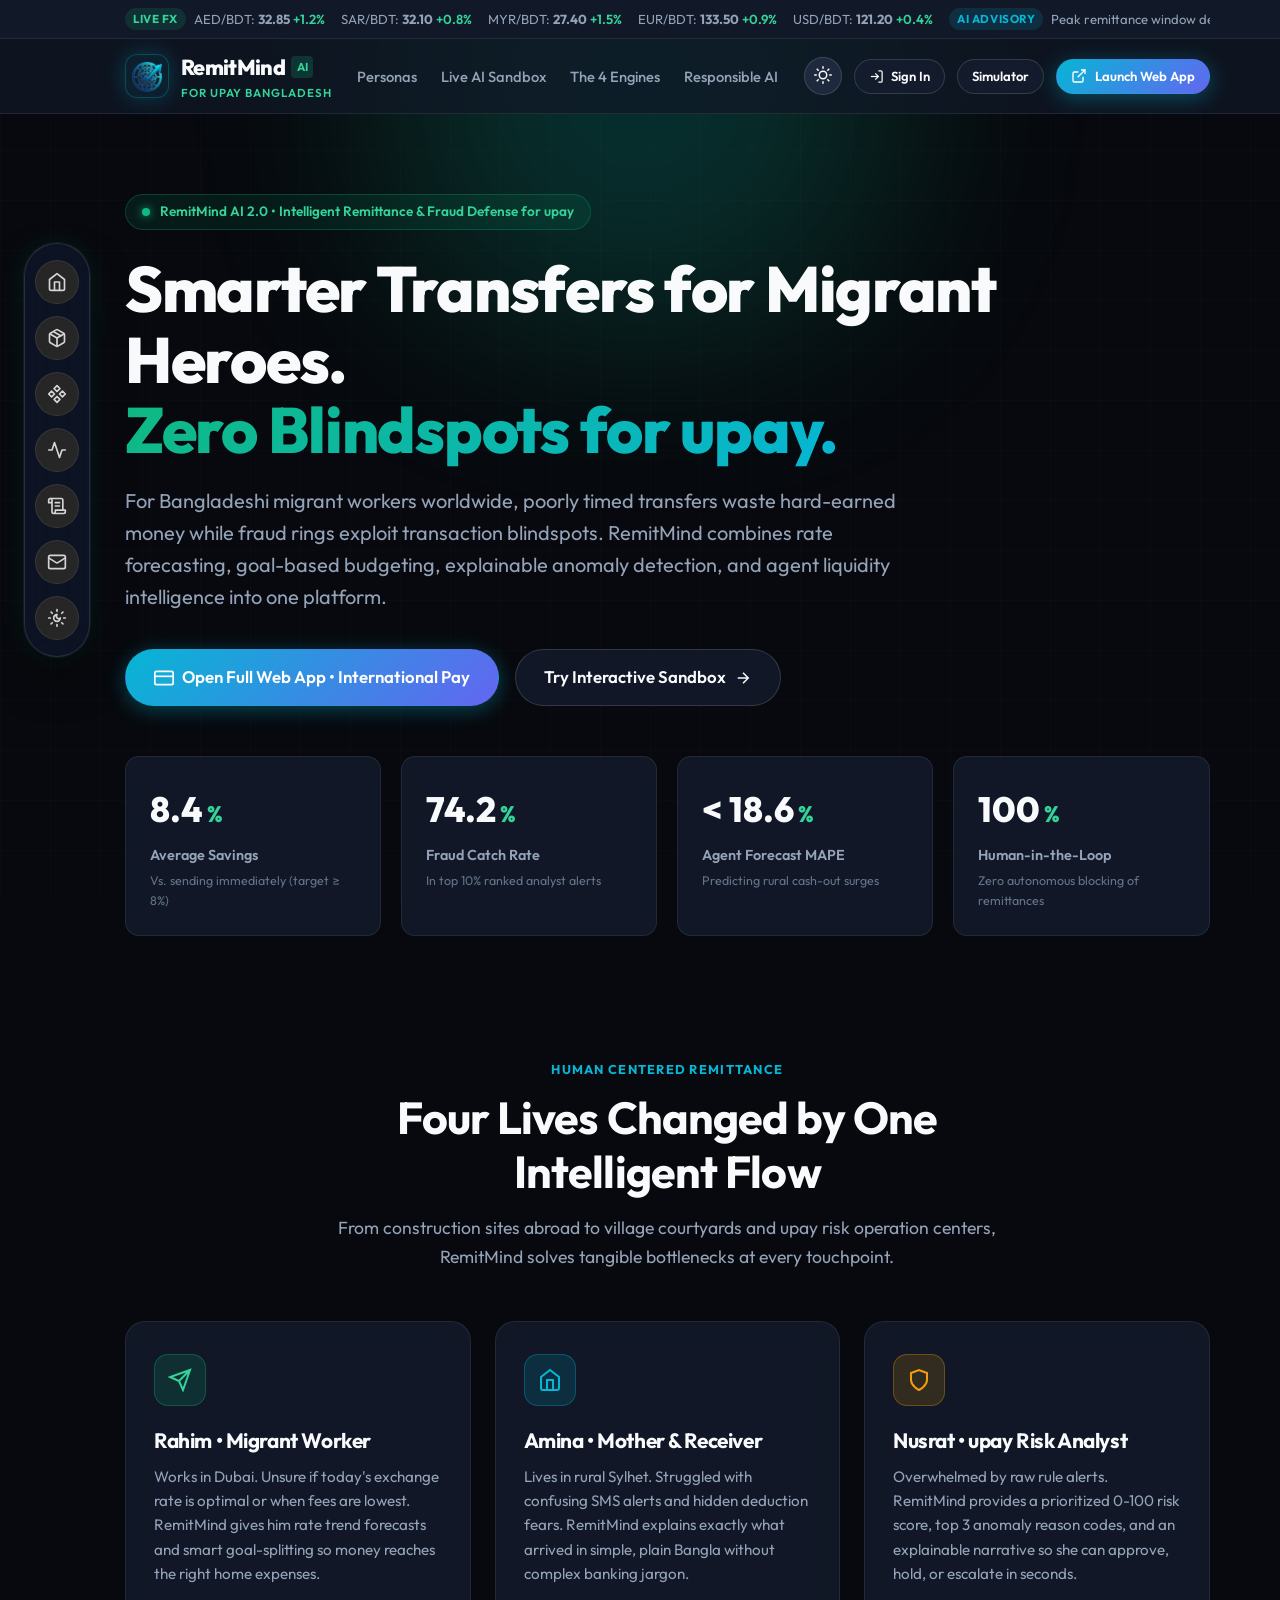
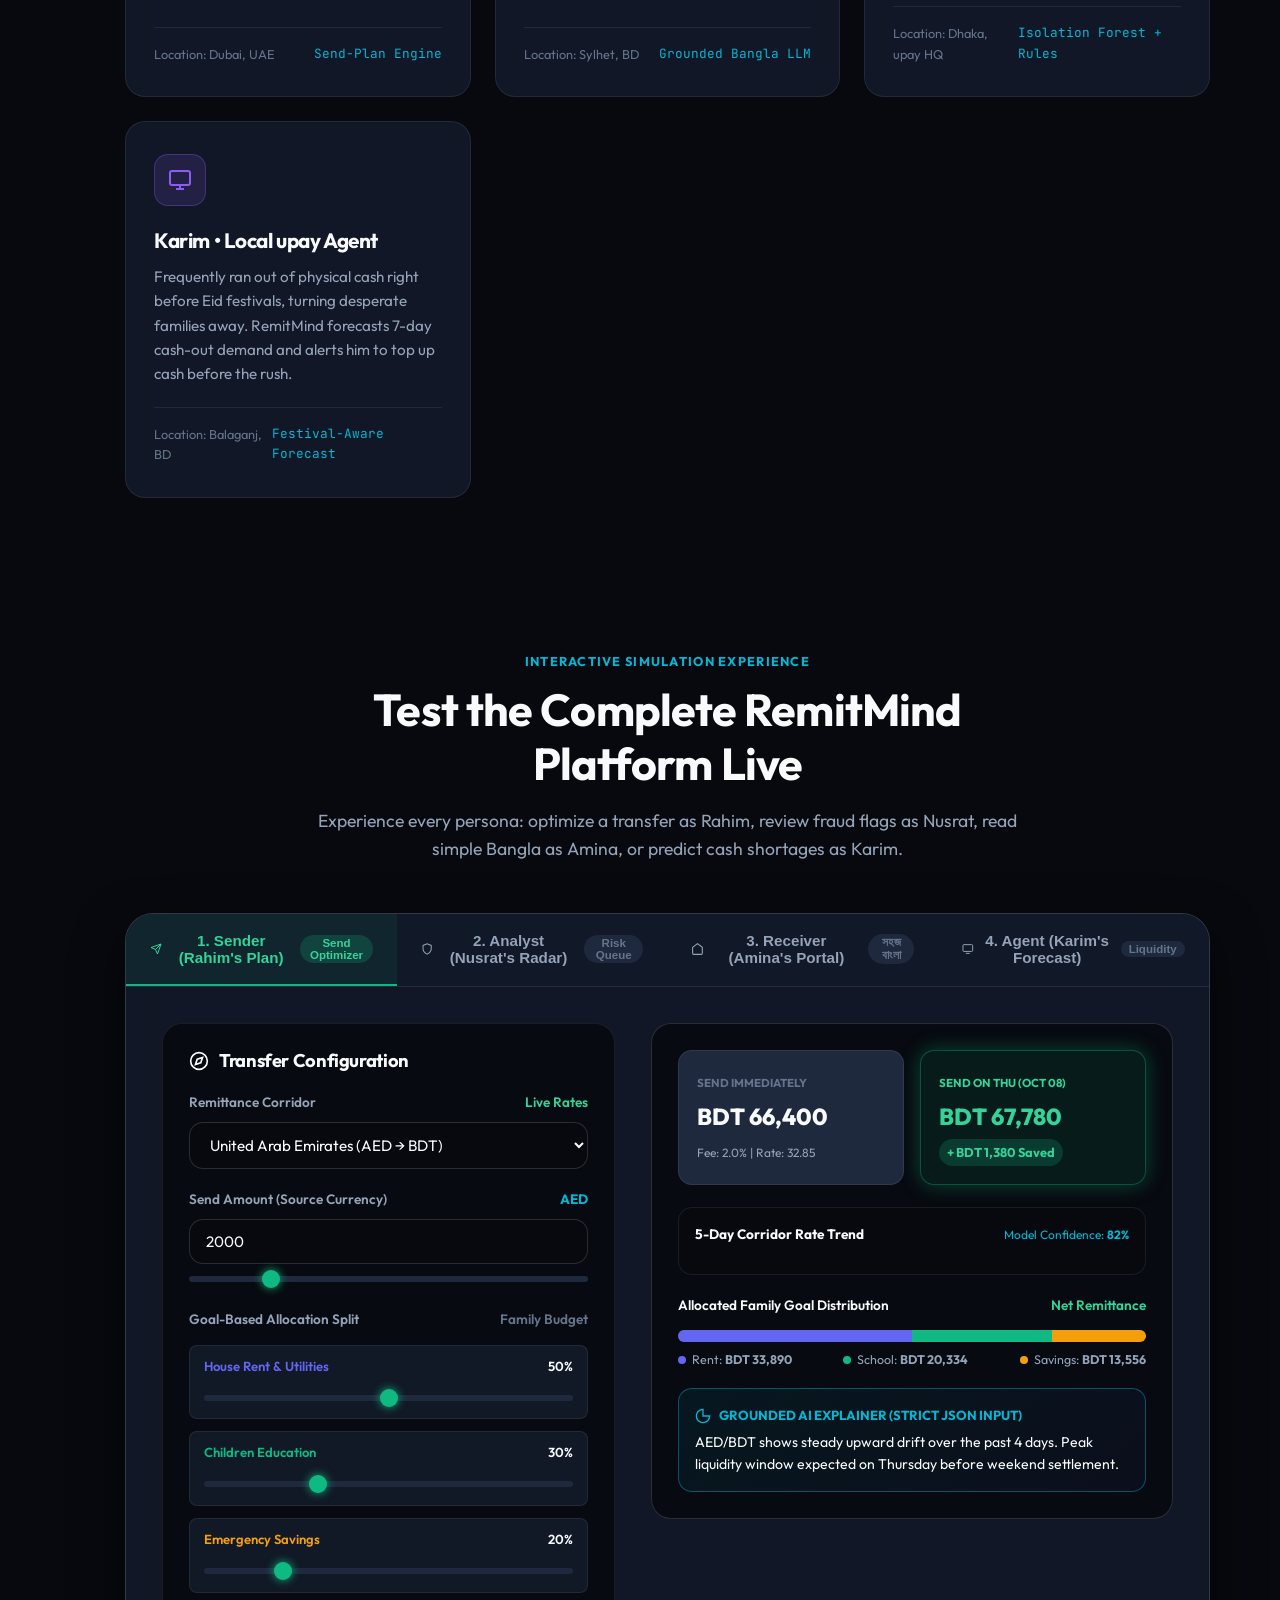
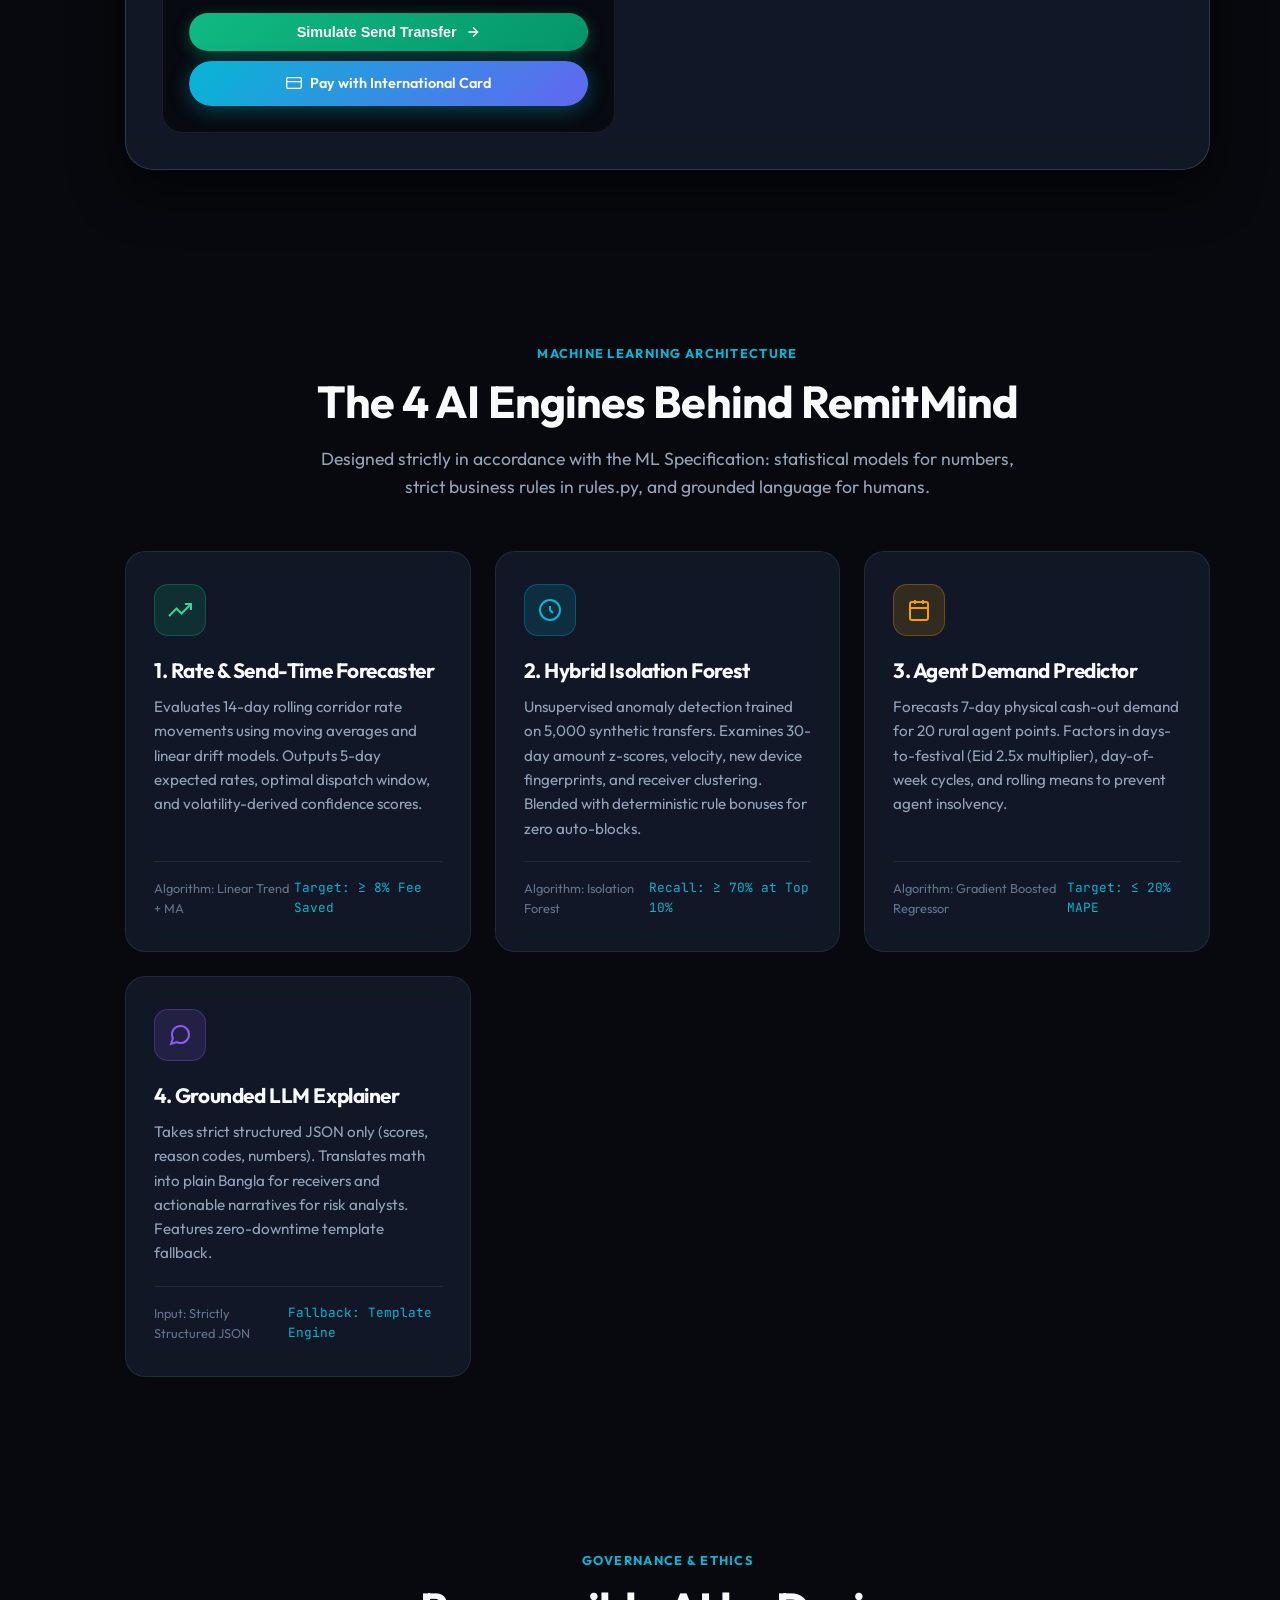
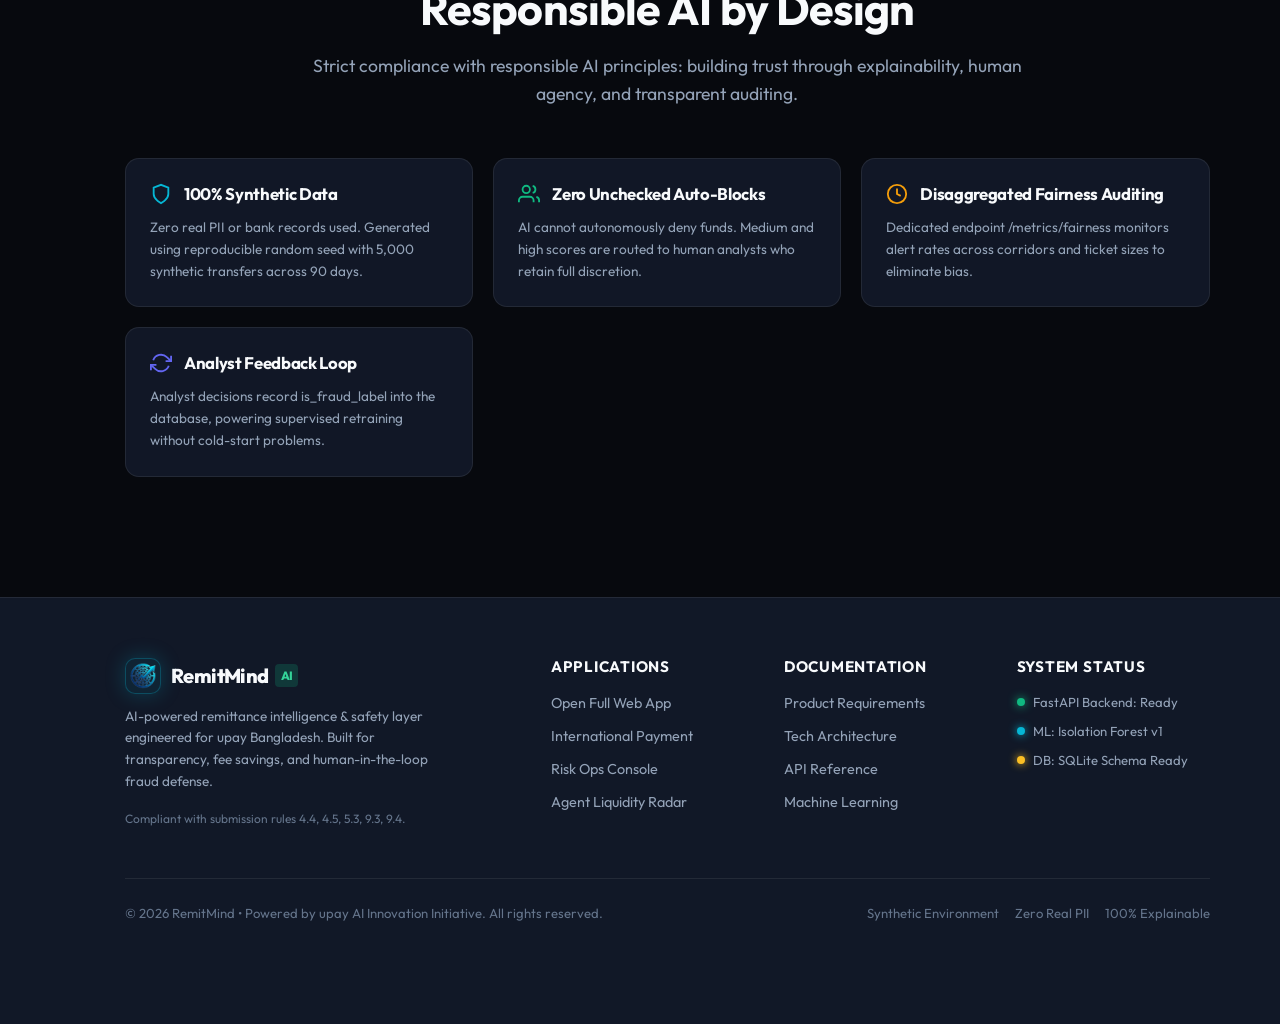
==== commit 3e527bb2: "feat: complete RemitMind platform with login page, AI intelligence and payment gateway" ====
--- a/frontend/index.html
+++ b/frontend/index.html
@@ -11,6 +11,9 @@
   <link rel="preconnect" href="https://fonts.gstatic.com" crossorigin>
   <link href="https://fonts.googleapis.com/css2?family=Inter:wght@400;500;600;700&family=JetBrains+Mono:wght@400;600&family=Outfit:wght@400;500;600;700;800&display=swap" rel="stylesheet">
   
+  <!-- Favicon -->
+  <link rel="icon" type="image/png" href="assets/favicon.png">
+
   <!-- Stylesheet -->
   <link rel="stylesheet" href="css/style.css">
 </head>
@@ -53,9 +56,7 @@
       <div class="nav-wrapper">
         <a href="#hero" class="nav-logo" id="brand-logo-link">
           <div class="logo-icon">
-            <svg viewBox="0 0 24 24" fill="none" stroke="currentColor" stroke-width="2.5" stroke-linecap="round" stroke-linejoin="round">
-              <path d="M12 2v20M17 5H9.5a3.5 3.5 0 0 0 0 7h5a3.5 3.5 0 0 1 0 7H6"/>
-            </svg>
+            <img src="assets/remitmind-emblem.png" alt="RemitMind AI Logo" class="brand-logo-img">
           </div>
           <div class="logo-text-group">
             <span class="logo-title">RemitMind <span style="font-size:0.72rem; background:rgba(16,185,129,0.2); color:var(--upay-emerald-light); padding:2px 6px; border-radius:4px; font-weight:700;">AI</span></span>
@@ -68,7 +69,6 @@
           <li><a href="#sandbox" class="nav-link" id="nav-sandbox">Live AI Sandbox</a></li>
           <li><a href="#engines" class="nav-link" id="nav-engines">The 4 Engines</a></li>
           <li><a href="#responsible-ai" class="nav-link" id="nav-ethics">Responsible AI</a></li>
-          <li><a href="#api-specs" class="nav-link" id="nav-api">API Specs</a></li>
         </ul>
 
         <div class="nav-actions">
@@ -90,6 +90,11 @@
             </span>
           </button>
 
+          <a href="login.html" class="btn btn-secondary btn-sm" id="btn-nav-login" style="display:inline-flex; align-items:center; gap:0.4rem;">
+            <svg width="15" height="15" viewBox="0 0 24 24" fill="none" stroke="currentColor" stroke-width="2"><path d="M15 3h4a2 2 0 0 1 2 2v14a2 2 0 0 1-2 2h-4"/><polyline points="10 17 15 12 10 7"/><line x1="15" y1="12" x2="3" y2="12"/></svg>
+            <span>Sign In</span>
+          </a>
+
           <a href="#sandbox" class="btn btn-secondary btn-sm" id="btn-nav-demo">Simulator</a>
           
           <!-- Launch Main Web App Button -->
@@ -156,28 +161,6 @@
           <div class="stat-number">100<span>%</span></div>
           <div class="stat-label">Human-in-the-Loop</div>
           <div class="stat-caption">Zero autonomous blocking of remittances</div>
-        </div>
-      </div>
-
-      <!-- Hero Visual Banner Frame -->
-      <div class="hero-visual-container" id="hero-banner-frame">
-        <div class="hero-visual-inner">
-          <img src="assets/hero_banner.jpg" alt="RemitMind AI Remittance and Fraud Defense Visual" class="hero-img" id="hero-visual-img">
-          
-          <div class="hero-badges-overlay">
-            <div class="floating-pill">
-              <span class="pulse-dot"></span>
-              <span>Corridor: Dubai (AED) &rarr; Sylhet, BD (BDT)</span>
-            </div>
-            <div class="floating-pill" style="border-color: rgba(6,182,212,0.4); color: var(--ai-cyan);">
-              <svg width="16" height="16" viewBox="0 0 24 24" fill="none" stroke="currentColor" stroke-width="2"><path d="M12 22s8-4 8-10V5l-8-3-8 3v7c0 6 8 10 8 10z"/></svg>
-              <span>Isolation Forest: Anomaly Score 14 (Safe)</span>
-            </div>
-            <div class="floating-pill" style="border-color: rgba(245,158,11,0.4); color: var(--accent-amber);">
-              <svg width="16" height="16" viewBox="0 0 24 24" fill="none" stroke="currentColor" stroke-width="2"><circle cx="12" cy="12" r="10"/><polyline points="12 6 12 12 16 14"/></svg>
-              <span>Optimal Timing: Thursday (+ BDT 1,380 Saved)</span>
-            </div>
-          </div>
         </div>
       </div>
 
@@ -851,69 +834,17 @@
     </div>
   </section>
 
-  <!-- Interactive API Docs Playground -->
-  <section class="api-section" id="api-specs">
-    <div class="container">
-      <div class="section-header">
-        <span class="section-tag">FastAPI Service Layer</span>
-        <h2 class="section-title">Developer & Integration Ready</h2>
-        <p class="section-desc">Fully documented REST API with auto-generated Swagger UI at /docs.</p>
-      </div>
-
-      <div class="code-container">
-        <div class="code-top-bar">
-          <div class="code-dots">
-            <span class="code-dot red"></span>
-            <span class="code-dot yellow"></span>
-            <span class="code-dot green"></span>
-          </div>
-
-          <div class="api-tabs-nav">
-            <button class="api-tab-btn active" data-endpoint="plan">POST /plans/recommend</button>
-            <button class="api-tab-btn" data-endpoint="transfer">POST /transfers</button>
-            <button class="api-tab-btn" data-endpoint="alert">GET /analyst/alerts/{id}</button>
-          </div>
-
-          <button class="btn btn-secondary btn-sm" onclick="showToast('API snippet copied to clipboard!')">Copy JSON</button>
-        </div>
-
-        <pre class="code-content"><code id="api-code-snippet">// POST /api/v1/plans/recommend
-{
-  "sender_id": "u_101",
-  "receiver_id": "u_202",
-  "corridor": "AED_BDT",
-  "amount_src": 2000,
-  "goals": [
-    { "name": "rent", "share_pct": 50 },
-    { "name": "school", "share_pct": 30 },
-    { "name": "savings", "share_pct": 20 }
-  ]
-}
-
-// Response 200 OK
-{
-  "best_day": "2026-10-08",
-  "send_now": { "amount_bdt": 66400, "fee_bdt": 1328 },
-  "send_best": { "amount_bdt": 67780, "fee_bdt": 1220 },
-  "expected_saving_bdt": 1380,
-  "confidence": 0.82,
-  "split": [
-    { "name": "rent", "bdt": 33890 },
-    { "name": "school", "bdt": 20334 },
-    { "name": "savings", "bdt": 13556 }
-  ],
-  "explanation": "AED/BDT has gained momentum for 4 consecutive days. Sending Thursday saves BDT 1,380."
-}</code></pre>
-      </div>
-    </div>
-  </section>
-
   <!-- Footer -->
   <footer class="footer">
     <div class="container">
       <div class="footer-grid">
         <div>
-          <div class="logo-title" style="margin-bottom:12px;">RemitMind <span style="font-size:0.75rem; background:rgba(16,185,129,0.2); color:var(--upay-emerald-light); padding:2px 6px; border-radius:4px;">AI</span></div>
+          <div style="display:flex; align-items:center; gap:10px; margin-bottom:12px;">
+            <div class="logo-icon" style="width:36px; height:36px; border-radius:10px; padding:3px;">
+              <img src="assets/remitmind-emblem.png" alt="RemitMind AI Logo" class="brand-logo-img">
+            </div>
+            <div class="logo-title" style="margin-bottom:0; font-size:1.25rem;">RemitMind <span style="font-size:0.75rem; background:rgba(16,185,129,0.2); color:var(--upay-emerald-light); padding:2px 6px; border-radius:4px;">AI</span></div>
+          </div>
           <p style="font-size:0.85rem; max-width:320px; margin-bottom:16px;">
             AI-powered remittance intelligence & safety layer engineered for upay Bangladesh. Built for transparency, fee savings, and human-in-the-loop fraud defense.
           </p>
@@ -972,7 +903,179 @@
     </div>
   </footer>
 
-  <!-- Script -->
+  <!-- Apple Style Dock Navigation Bar -->
+  <div class="apple-dock-wrapper" id="apple-dock-nav">
+    <div class="apple-dock" role="navigation" aria-label="Apple Style Navigation Dock">
+      <!-- 1. Home -->
+      <a href="#hero" class="dock-item" data-title="Home" id="dock-home" aria-label="Home">
+        <span class="dock-label">Home</span>
+        <span class="dock-icon">
+          <svg viewBox="0 0 24 24" fill="none" stroke="currentColor" stroke-width="2" stroke-linecap="round" stroke-linejoin="round">
+            <path d="m3 9 9-7 9 7v11a2 2 0 0 1-2 2H5a2 2 0 0 1-2-2z"/>
+            <polyline points="9 22 9 12 15 12 15 22"/>
+          </svg>
+        </span>
+      </a>
+
+      <!-- 2. Products -->
+      <a href="#sandbox" class="dock-item" data-title="Products" id="dock-products" aria-label="Products">
+        <span class="dock-label">Products</span>
+        <span class="dock-icon">
+          <svg viewBox="0 0 24 24" fill="none" stroke="currentColor" stroke-width="2" stroke-linecap="round" stroke-linejoin="round">
+            <path d="m16.5 9.4-9-5.19M21 16V8a2 2 0 0 0-1-1.73l-7-4a2 2 0 0 0-2 0l-7 4A2 2 0 0 0 3 8v8a2 2 0 0 0 1 1.73l7 4a2 2 0 0 0 2 0l7-4A2 2 0 0 0 21 16z"/>
+            <polyline points="3.27 6.96 12 12.01 20.73 6.96"/>
+            <line x1="12" y1="22.08" x2="12" y2="12"/>
+          </svg>
+        </span>
+      </a>
+
+      <!-- 3. Components -->
+      <a href="#engines" class="dock-item" data-title="Components" id="dock-components" aria-label="Components">
+        <span class="dock-label">Components</span>
+        <span class="dock-icon">
+          <svg viewBox="0 0 24 24" fill="none" stroke="currentColor" stroke-width="2" stroke-linecap="round" stroke-linejoin="round">
+            <path d="M5.5 8.5 9 12l-3.5 3.5L2 12l3.5-3.5Z"/>
+            <path d="m12 2 3.5 3.5L12 9 8.5 5.5 12 2Z"/>
+            <path d="M18.5 8.5 22 12l-3.5 3.5L15 12l3.5-3.5Z"/>
+            <path d="m12 15 3.5 3.5L12 22l-3.5-3.5L12 15Z"/>
+          </svg>
+        </span>
+      </a>
+
+      <!-- 4. Activity -->
+      <a href="#tech" class="dock-item" data-title="Activity" id="dock-activity" aria-label="Activity">
+        <span class="dock-label">Activity</span>
+        <span class="dock-icon">
+          <svg viewBox="0 0 24 24" fill="none" stroke="currentColor" stroke-width="2" stroke-linecap="round" stroke-linejoin="round">
+            <path d="M22 12h-4l-3 9L9 3l-3 9H2"/>
+          </svg>
+        </span>
+      </a>
+
+      <!-- 5. Change Log -->
+      <button type="button" class="dock-item" data-title="Change Log" id="dock-changelog" aria-label="Change Log">
+        <span class="dock-label">Change Log</span>
+        <span class="dock-icon">
+          <svg viewBox="0 0 24 24" fill="none" stroke="currentColor" stroke-width="2" stroke-linecap="round" stroke-linejoin="round">
+            <path d="M8 21h12a2 2 0 0 0 2-2v-2H10v2a2 2 0 1 1-4 0V5a2 2 0 1 0-4 0v3h4"/>
+            <path d="M19 17V5a2 2 0 0 0-2-2H4"/>
+            <path d="M15 8h-5"/>
+            <path d="M15 12h-5"/>
+          </svg>
+        </span>
+      </button>
+
+      <!-- 6. Email -->
+      <button type="button" class="dock-item" data-title="Email" id="dock-email" aria-label="Email">
+        <span class="dock-label">Email</span>
+        <span class="dock-icon">
+          <svg viewBox="0 0 24 24" fill="none" stroke="currentColor" stroke-width="2" stroke-linecap="round" stroke-linejoin="round">
+            <rect width="20" height="16" x="2" y="4" rx="2"/>
+            <path d="m22 7-8.97 5.7a1.94 1.94 0 0 1-2.06 0L2 7"/>
+          </svg>
+        </span>
+      </button>
+
+      <!-- 7. Theme -->
+      <button type="button" class="dock-item" data-title="Theme" id="dock-theme" aria-label="Toggle Theme">
+        <span class="dock-label">Theme</span>
+        <span class="dock-icon">
+          <svg viewBox="0 0 24 24" fill="none" stroke="currentColor" stroke-width="2" stroke-linecap="round" stroke-linejoin="round">
+            <path d="M12 8a2.83 2.83 0 0 0 4 4 4 4 0 1 1-4-4"/>
+            <path d="M12 2v2"/>
+            <path d="M12 20v2"/>
+            <path d="m4.9 4.9 1.4 1.4"/>
+            <path d="m17.7 17.7 1.4 1.4"/>
+            <path d="M2 12h2"/>
+            <path d="M20 12h2"/>
+            <path d="m6.3 17.7-1.4 1.4"/>
+            <path d="m19.1 4.9-1.4 1.4"/>
+          </svg>
+        </span>
+      </button>
+    </div>
+  </div>
+
+  <!-- Change Log Modal -->
+  <div class="dock-modal" id="dock-changelog-modal" aria-hidden="true" role="dialog">
+    <div class="dock-modal-backdrop"></div>
+    <div class="dock-modal-dialog">
+      <div class="dock-modal-header">
+        <h3>
+          <svg width="20" height="20" viewBox="0 0 24 24" fill="none" stroke="var(--upay-emerald)" stroke-width="2"><path d="M8 21h12a2 2 0 0 0 2-2v-2H10v2a2 2 0 1 1-4 0V5a2 2 0 1 0-4 0v3h4"/><path d="M19 17V5a2 2 0 0 0-2-2H4"/><path d="M15 8h-5"/><path d="M15 12h-5"/></svg>
+          RemitMind Platform Change Log
+        </h3>
+        <button type="button" class="dock-modal-close" aria-label="Close dialog">&times;</button>
+      </div>
+      <div class="dock-modal-body">
+        <div class="changelog-list">
+          <div class="changelog-entry">
+            <span class="changelog-tag">v2.4.0 &bull; Latest Production</span>
+            <div class="changelog-title">Apple Style Dock & Adaptive Micro-Interactions</div>
+            <div class="changelog-desc">Integrated frosted glassmorphism Apple Style Dock navigation with macOS fluid spring magnification, floating DockLabel tooltips, dynamic theme synchronization, and instant modal panels.</div>
+          </div>
+          <div class="changelog-entry">
+            <span class="changelog-tag">v2.3.0</span>
+            <div class="changelog-title">Hybrid Anomaly Radar & SAR Forensic Generator</div>
+            <div class="changelog-desc">Deployed unsupervised Isolation Forest combined with deterministic rule heuristics. Added one-click Suspicious Activity Report (SAR) briefings grounded in real feature impact scores.</div>
+          </div>
+          <div class="changelog-entry">
+            <span class="changelog-tag">v2.2.0</span>
+            <div class="changelog-title">Plain Bangla Statement Synthesizer (Zero Jargon)</div>
+            <div class="changelog-desc">Empowered rural recipients in Sylhet & Chittagong with clear, jargon-free Bangla financial explanations and browser-native voice synthesis.</div>
+          </div>
+          <div class="changelog-entry">
+            <span class="changelog-tag">v2.0.0</span>
+            <div class="changelog-title">7-Day Agent Cash-Out Forecast & Eid Rush Multipliers</div>
+            <div class="changelog-desc">Added gradient boosted demand forecasting for 1,200+ rural upay agent points with automated pre-surge rebalance thresholds.</div>
+          </div>
+        </div>
+      </div>
+    </div>
+  </div>
+
+  <!-- Email Modal -->
+  <div class="dock-modal" id="dock-email-modal" aria-hidden="true" role="dialog">
+    <div class="dock-modal-backdrop"></div>
+    <div class="dock-modal-dialog">
+      <div class="dock-modal-header">
+        <h3>
+          <svg width="20" height="20" viewBox="0 0 24 24" fill="none" stroke="var(--ai-cyan)" stroke-width="2"><rect width="20" height="16" x="2" y="4" rx="2"/><path d="m22 7-8.97 5.7a1.94 1.94 0 0 1-2.06 0L2 7"/></svg>
+          Contact RemitMind Operations & Support
+        </h3>
+        <button type="button" class="dock-modal-close" aria-label="Close dialog">&times;</button>
+      </div>
+      <div class="dock-modal-body">
+        <p style="margin-top:0; margin-bottom:18px; font-size:0.88rem; color:var(--text-secondary);">
+          Direct communication channel with the upay AI Remittance Operations Center in Dhaka.
+        </p>
+        <form id="dock-email-form">
+          <div class="dock-form-group">
+            <label for="dock-sender-name">Your Name</label>
+            <input type="text" id="dock-sender-name" placeholder="e.g. Rahim Sheikh (Dubai) or Nusrat Jahan (HQ)" required>
+          </div>
+          <div class="dock-form-group">
+            <label for="dock-sender-email">Official Email Address</label>
+            <input type="email" id="dock-sender-email" placeholder="name@domain.com" required>
+          </div>
+          <div class="dock-form-group">
+            <label for="dock-sender-subject">Subject Department</label>
+            <input type="text" id="dock-sender-subject" placeholder="Risk Escalation / Rate Inquiry / Agent Liquidity" required>
+          </div>
+          <div class="dock-form-group">
+            <label for="dock-sender-message">Message Details</label>
+            <textarea id="dock-sender-message" placeholder="Provide transaction ID, corridor details, or operational inquiry..." required></textarea>
+          </div>
+          <button type="submit" class="btn btn-glow btn-block" style="margin-top:10px;">
+            <span>Transmit Secure Notification</span>
+          </button>
+        </form>
+      </div>
+    </div>
+  </div>
+
+  <!-- Scripts -->
   <script src="js/app.js"></script>
+  <script src="js/dock.js"></script>
 </body>
 </html>
--- a/frontend/css/style.css
+++ b/frontend/css/style.css
@@ -189,6 +189,21 @@
   z-index: 1;
 }
 
+/* Ensure generous clearance and balanced breathing room on both sides
+   so the left-side vertical dock never touches or connects with any text.
+   Provides a clean gap on both the left (screen edge to dock) and right (dock to text),
+   as well as balanced breathing room on the right side of the page. */
+@media (min-width: 769px) {
+  .apple-dock-wrapper {
+    left: 24px;
+  }
+
+  .container {
+    padding-left: clamp(125px, 9.5vw, 160px);
+    padding-right: clamp(40px, 5.5vw, 90px);
+  }
+}
+
 /* Ticker Bar */
 .ticker-bar {
   background: var(--bg-secondary);
@@ -258,15 +273,31 @@
 }
 
 .logo-icon {
-  width: 42px;
-  height: 42px;
+  width: 44px;
+  height: 44px;
   border-radius: 12px;
-  background: linear-gradient(135deg, var(--upay-emerald) 0%, var(--ai-cyan) 100%);
+  background: rgba(6, 182, 212, 0.08);
+  border: 1px solid rgba(6, 182, 212, 0.28);
   display: flex;
   align-items: center;
   justify-content: center;
-  box-shadow: 0 0 20px var(--upay-emerald-glow);
+  box-shadow: 0 0 20px rgba(6, 182, 212, 0.25);
   position: relative;
+  padding: 4px;
+  transition: transform var(--transition-fast), box-shadow var(--transition-fast);
+}
+
+.logo-icon:hover {
+  transform: scale(1.05);
+  box-shadow: 0 0 26px rgba(6, 182, 212, 0.45);
+}
+
+.logo-icon img,
+.brand-logo-img {
+  width: 100%;
+  height: 100%;
+  object-fit: contain;
+  display: block;
 }
 
 .logo-icon svg {
@@ -1201,6 +1232,45 @@
   color: white;
 }
 
+.audio-preview-btn.playing {
+  background: linear-gradient(135deg, var(--upay-emerald) 0%, var(--ai-cyan) 100%);
+  color: white;
+  border-color: transparent;
+  box-shadow: 0 0 20px var(--upay-emerald-glow);
+  animation: audioPulse 1.5s infinite;
+}
+
+@keyframes audioPulse {
+  0% { box-shadow: 0 0 0 0 rgba(16, 185, 129, 0.6); }
+  70% { box-shadow: 0 0 0 8px rgba(16, 185, 129, 0); }
+  100% { box-shadow: 0 0 0 0 rgba(16, 185, 129, 0); }
+}
+
+.voice-wave-bars {
+  display: inline-flex;
+  align-items: center;
+  gap: 3px;
+  height: 14px;
+  margin-right: 4px;
+}
+
+.voice-wave-bar {
+  width: 3px;
+  height: 100%;
+  background: currentColor;
+  border-radius: 2px;
+  animation: waveBar 0.8s ease-in-out infinite alternate;
+}
+.voice-wave-bar:nth-child(1) { animation-delay: 0.1s; height: 50%; }
+.voice-wave-bar:nth-child(2) { animation-delay: 0.3s; height: 100%; }
+.voice-wave-bar:nth-child(3) { animation-delay: 0.2s; height: 75%; }
+.voice-wave-bar:nth-child(4) { animation-delay: 0.4s; height: 60%; }
+
+@keyframes waveBar {
+  0% { transform: scaleY(0.25); }
+  100% { transform: scaleY(1); }
+}
+
 /* Tab 4: Agent Liquidity Bars */
 .agent-bars-container {
   display: grid;
@@ -1373,79 +1443,11 @@
   color: var(--text-primary);
 }
 
-/* API Section */
-.api-section {
-  padding: 80px 0;
-}
-
-.code-container {
-  background: #06090e;
-  border: 1px solid var(--border-medium);
-  border-radius: var(--radius-lg);
-  overflow: hidden;
-  box-shadow: var(--shadow-lg);
-}
-
-.code-top-bar {
-  display: flex;
-  align-items: center;
-  justify-content: space-between;
-  padding: 14px 20px;
-  background: rgba(18, 24, 38, 0.9);
-  border-bottom: 1px solid var(--border-subtle);
-}
-
-.code-dots {
-  display: flex;
-  gap: 8px;
-}
-
-.code-dot {
-  width: 10px;
-  height: 10px;
-  border-radius: 50%;
-}
-
-.code-dot.red { background: #ef4444; }
-.code-dot.yellow { background: #f59e0b; }
-.code-dot.green { background: #10b981; }
-
-.api-tabs-nav {
-  display: flex;
-  gap: 8px;
-}
-
-.api-tab-btn {
-  background: transparent;
-  border: none;
-  padding: 6px 14px;
-  border-radius: var(--radius-sm);
-  color: #94a3b8;
-  font-size: 0.82rem;
-  font-family: var(--font-mono);
-  cursor: pointer;
-  transition: var(--transition-fast);
-}
-
-.api-tab-btn.active {
-  background: rgba(16, 185, 129, 0.2);
-  color: #34d399;
-}
-
-.code-content {
-  padding: 24px;
-  font-family: var(--font-mono);
-  font-size: 0.88rem;
-  line-height: 1.6;
-  color: #e2e8f0;
-  overflow-x: auto;
-}
-
 /* Footer */
 .footer {
   background: var(--bg-secondary);
   border-top: 1px solid var(--border-subtle);
-  padding: 60px 0 30px 0;
+  padding: 60px 0 100px 0;
   color: var(--text-secondary);
   font-size: 0.9rem;
 }
@@ -1523,3 +1525,403 @@
   from { transform: translateX(100%); opacity: 0; }
   to { transform: translateX(0); opacity: 1; }
 }
+
+/* ==========================================================================
+   Apple Style Dock Component (Shifted to Left Side)
+   macOS-Style Magnification, Vertical Left Dock, Floating DockLabel & Modals
+   ========================================================================== */
+
+.apple-dock-wrapper {
+  position: fixed;
+  left: 24px;
+  top: 50%;
+  transform: translateY(-50%);
+  bottom: auto;
+  z-index: 9999;
+  pointer-events: none;
+  padding: 0;
+  max-height: 90vh;
+}
+
+.apple-dock {
+  pointer-events: auto;
+  display: flex;
+  flex-direction: column;
+  align-items: center;
+  gap: 12px;
+  padding: 16px 10px;
+  background: rgba(15, 23, 42, 0.78);
+  backdrop-filter: blur(24px) saturate(180%);
+  -webkit-backdrop-filter: blur(24px) saturate(180%);
+  border: 1px solid rgba(255, 255, 255, 0.12);
+  border-radius: 9999px;
+  box-shadow: 
+    0 24px 50px -12px rgba(0, 0, 0, 0.6),
+    0 0 0 1px rgba(255, 255, 255, 0.06),
+    0 0 30px rgba(16, 185, 129, 0.12);
+  transition: background 0.3s ease, border-color 0.3s ease, box-shadow 0.3s ease;
+  user-select: none;
+}
+
+/* Light Mode Dock Palette */
+[data-theme="light"] .apple-dock {
+  background: rgba(255, 255, 255, 0.84);
+  border-color: rgba(0, 0, 0, 0.08);
+  box-shadow: 
+    0 20px 40px -10px rgba(0, 0, 0, 0.15),
+    0 0 0 1px rgba(0, 0, 0, 0.04),
+    0 0 25px rgba(16, 185, 129, 0.08);
+}
+
+.dock-item {
+  position: relative;
+  width: 44px;
+  height: 44px;
+  aspect-ratio: 1 / 1;
+  border-radius: 9999px;
+  display: flex;
+  align-items: center;
+  justify-content: center;
+  text-decoration: none;
+  border: none;
+  outline: none;
+  cursor: pointer;
+  transform-origin: center left;
+  transition: transform 0.18s cubic-bezier(0.2, 0, 0.2, 1), background 0.2s ease, color 0.2s ease, box-shadow 0.2s ease;
+  
+  /* Dark Mode Default */
+  background: #262626; /* neutral-800 */
+  color: #d4d4d4;      /* neutral-300 */
+  border: 1px solid rgba(255, 255, 255, 0.08);
+}
+
+/* Light Mode Item */
+[data-theme="light"] .dock-item {
+  background: #e5e7eb; /* gray-200 */
+  color: #525252;      /* neutral-600 */
+  border-color: rgba(0, 0, 0, 0.06);
+}
+
+.dock-item:hover {
+  background: #404040;
+  color: #ffffff;
+  box-shadow: 0 8px 20px rgba(0, 0, 0, 0.35);
+}
+
+[data-theme="light"] .dock-item:hover {
+  background: #d1d5db;
+  color: #171717;
+  box-shadow: 0 8px 16px rgba(0, 0, 0, 0.12);
+}
+
+/* Active indicator dot on left side */
+.dock-item.active::after {
+  content: '';
+  position: absolute;
+  left: -5px;
+  top: 50%;
+  bottom: auto;
+  transform: translateY(-50%);
+  width: 4px;
+  height: 4px;
+  border-radius: 50%;
+  background: var(--upay-emerald);
+  box-shadow: 0 0 8px var(--upay-emerald);
+}
+
+/* Dock Icon SVG container */
+.dock-icon {
+  width: 22px;
+  height: 22px;
+  display: flex;
+  align-items: center;
+  justify-content: center;
+  pointer-events: none;
+}
+
+.dock-icon svg {
+  width: 20px;
+  height: 20px;
+  stroke-width: 2;
+  transition: transform 0.2s ease;
+}
+
+/* Floating DockLabel Tooltip (Appears to the right of the vertical left dock) */
+.dock-label {
+  position: absolute;
+  top: 50%;
+  left: calc(100% + 14px);
+  transform: translateY(-50%) translateX(-6px);
+  opacity: 0;
+  pointer-events: none;
+  font-size: 11px;
+  font-weight: 600;
+  letter-spacing: 0.02em;
+  padding: 4px 10px;
+  border-radius: 8px;
+  white-space: nowrap;
+  background: rgba(15, 23, 42, 0.94);
+  color: #f8fafc;
+  border: 1px solid rgba(255, 255, 255, 0.12);
+  box-shadow: 0 6px 16px rgba(0, 0, 0, 0.45);
+  backdrop-filter: blur(10px);
+  -webkit-backdrop-filter: blur(10px);
+  transition: opacity 0.2s cubic-bezier(0.16, 1, 0.3, 1), transform 0.2s cubic-bezier(0.16, 1, 0.3, 1);
+  z-index: 10001;
+}
+
+[data-theme="light"] .dock-label {
+  background: rgba(255, 255, 255, 0.95);
+  color: #1f2937;
+  border-color: rgba(0, 0, 0, 0.1);
+  box-shadow: 0 4px 14px rgba(0, 0, 0, 0.12);
+}
+
+.dock-item:hover .dock-label {
+  opacity: 1;
+  transform: translateY(-50%) translateX(0);
+}
+
+/* Tooltip Little Arrow pointing to the left toward the icon */
+.dock-label::after {
+  content: '';
+  position: absolute;
+  top: 50%;
+  left: -4px;
+  bottom: auto;
+  transform: translateY(-50%) rotate(45deg);
+  width: 6px;
+  height: 6px;
+  background: inherit;
+  border-left: 1px solid inherit;
+  border-bottom: 1px solid inherit;
+  border-right: none;
+  border-top: none;
+}
+
+/* Responsive adjustment for Mobile screens (dock reverts to bottom) */
+@media (max-width: 768px) {
+  .apple-dock-wrapper {
+    top: auto;
+    bottom: 12px;
+    left: 50%;
+    transform: translateX(-50%);
+    max-width: calc(100vw - 32px);
+    padding: 0 8px;
+  }
+  .apple-dock {
+    flex-direction: row;
+    align-items: flex-end;
+    gap: 8px;
+    padding: 8px 12px 10px 12px;
+  }
+  .dock-item {
+    width: 38px;
+    height: 38px;
+    transform-origin: bottom center;
+  }
+  .dock-item.active::after {
+    left: 50%;
+    top: auto;
+    bottom: -6px;
+    transform: translateX(-50%);
+  }
+  .dock-icon svg {
+    width: 18px;
+    height: 18px;
+  }
+  .dock-label {
+    display: none; /* Hide hover labels on touch devices */
+  }
+}
+
+/* ==========================================================================
+   Dock Modals (Change Log & Email)
+   ========================================================================== */
+
+.dock-modal {
+  position: fixed;
+  top: 0;
+  left: 0;
+  width: 100%;
+  height: 100%;
+  display: flex;
+  align-items: center;
+  justify-content: center;
+  z-index: 10005;
+  opacity: 0;
+  pointer-events: none;
+  transition: opacity 0.25s ease;
+}
+
+.dock-modal.active {
+  opacity: 1;
+  pointer-events: auto;
+}
+
+.dock-modal-backdrop {
+  position: absolute;
+  top: 0;
+  left: 0;
+  width: 100%;
+  height: 100%;
+  background: rgba(3, 7, 18, 0.7);
+  backdrop-filter: blur(12px);
+  -webkit-backdrop-filter: blur(12px);
+}
+
+.dock-modal-dialog {
+  position: relative;
+  z-index: 2;
+  width: 90%;
+  max-width: 580px;
+  max-height: 85vh;
+  background: var(--bg-secondary);
+  border: 1px solid var(--border-medium);
+  border-radius: var(--radius-lg);
+  box-shadow: var(--shadow-lg), 0 0 40px rgba(16, 185, 129, 0.15);
+  display: flex;
+  flex-direction: column;
+  overflow: hidden;
+  animation: modalScaleUp 0.3s cubic-bezier(0.16, 1, 0.3, 1);
+}
+
+@keyframes modalScaleUp {
+  from { transform: scale(0.92) translateY(20px); opacity: 0; }
+  to { transform: scale(1) translateY(0); opacity: 1; }
+}
+
+.dock-modal-header {
+  display: flex;
+  align-items: center;
+  justify-content: space-between;
+  padding: 20px 24px;
+  border-bottom: 1px solid var(--border-subtle);
+  background: var(--bg-tertiary);
+}
+
+.dock-modal-header h3 {
+  display: flex;
+  align-items: center;
+  gap: 10px;
+  font-size: 1.15rem;
+  font-weight: 700;
+  color: var(--text-primary);
+  margin: 0;
+}
+
+.dock-modal-close {
+  background: rgba(255, 255, 255, 0.06);
+  border: 1px solid var(--border-subtle);
+  color: var(--text-muted);
+  width: 32px;
+  height: 32px;
+  border-radius: 50%;
+  display: flex;
+  align-items: center;
+  justify-content: center;
+  cursor: pointer;
+  transition: all 0.2s ease;
+}
+
+.dock-modal-close:hover {
+  background: rgba(255, 255, 255, 0.15);
+  color: var(--text-primary);
+  transform: rotate(90deg);
+}
+
+.dock-modal-body {
+  padding: 24px;
+  overflow-y: auto;
+  color: var(--text-secondary);
+  font-size: 0.92rem;
+  line-height: 1.6;
+}
+
+/* Changelog Timeline */
+.changelog-list {
+  display: flex;
+  flex-direction: column;
+  gap: 20px;
+}
+
+.changelog-entry {
+  border-left: 2px solid var(--upay-emerald);
+  padding-left: 16px;
+  position: relative;
+}
+
+.changelog-entry::before {
+  content: '';
+  position: absolute;
+  left: -6px;
+  top: 4px;
+  width: 10px;
+  height: 10px;
+  border-radius: 50%;
+  background: var(--upay-emerald);
+  box-shadow: 0 0 8px var(--upay-emerald);
+}
+
+.changelog-tag {
+  display: inline-block;
+  font-size: 0.75rem;
+  font-weight: 700;
+  padding: 2px 8px;
+  border-radius: 4px;
+  background: rgba(16, 185, 129, 0.15);
+  color: var(--upay-emerald-light);
+  margin-bottom: 6px;
+}
+
+.changelog-title {
+  font-size: 1rem;
+  font-weight: 700;
+  color: var(--text-primary);
+  margin-bottom: 4px;
+}
+
+.changelog-desc {
+  font-size: 0.85rem;
+  color: var(--text-secondary);
+}
+
+/* Email Contact Form */
+.dock-form-group {
+  margin-bottom: 16px;
+}
+
+.dock-form-group label {
+  display: block;
+  font-size: 0.82rem;
+  font-weight: 600;
+  color: var(--text-primary);
+  margin-bottom: 6px;
+}
+
+.dock-form-group input,
+.dock-form-group textarea {
+  width: 100%;
+  padding: 10px 14px;
+  border-radius: var(--radius-sm);
+  background: var(--bg-tertiary);
+  border: 1px solid var(--border-medium);
+  color: var(--text-primary);
+  font-family: inherit;
+  font-size: 0.9rem;
+  transition: border-color 0.2s ease, box-shadow 0.2s ease;
+  box-sizing: border-box;
+}
+
+.dock-form-group input:focus,
+.dock-form-group textarea:focus {
+  outline: none;
+  border-color: var(--upay-emerald);
+  box-shadow: 0 0 0 3px var(--upay-emerald-glow);
+}
+
+.dock-form-group textarea {
+  resize: vertical;
+  min-height: 90px;
+}
+
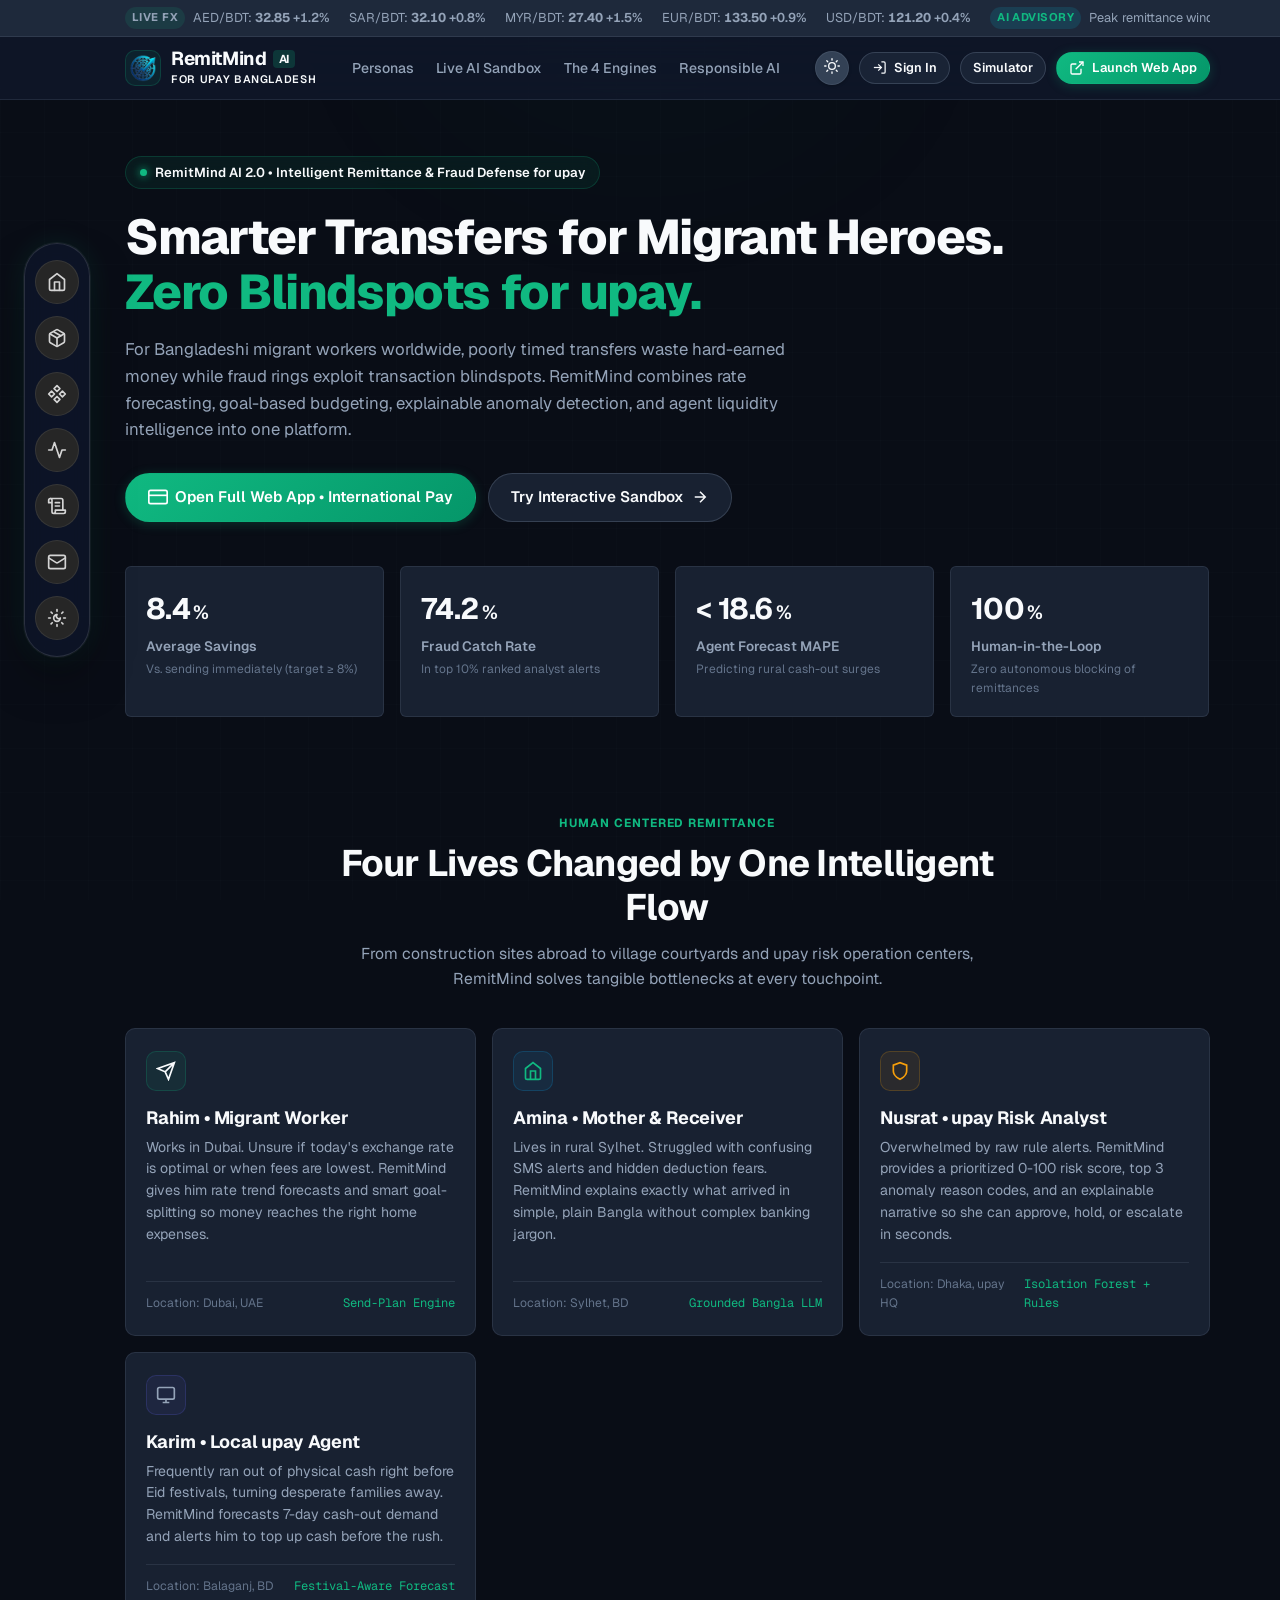
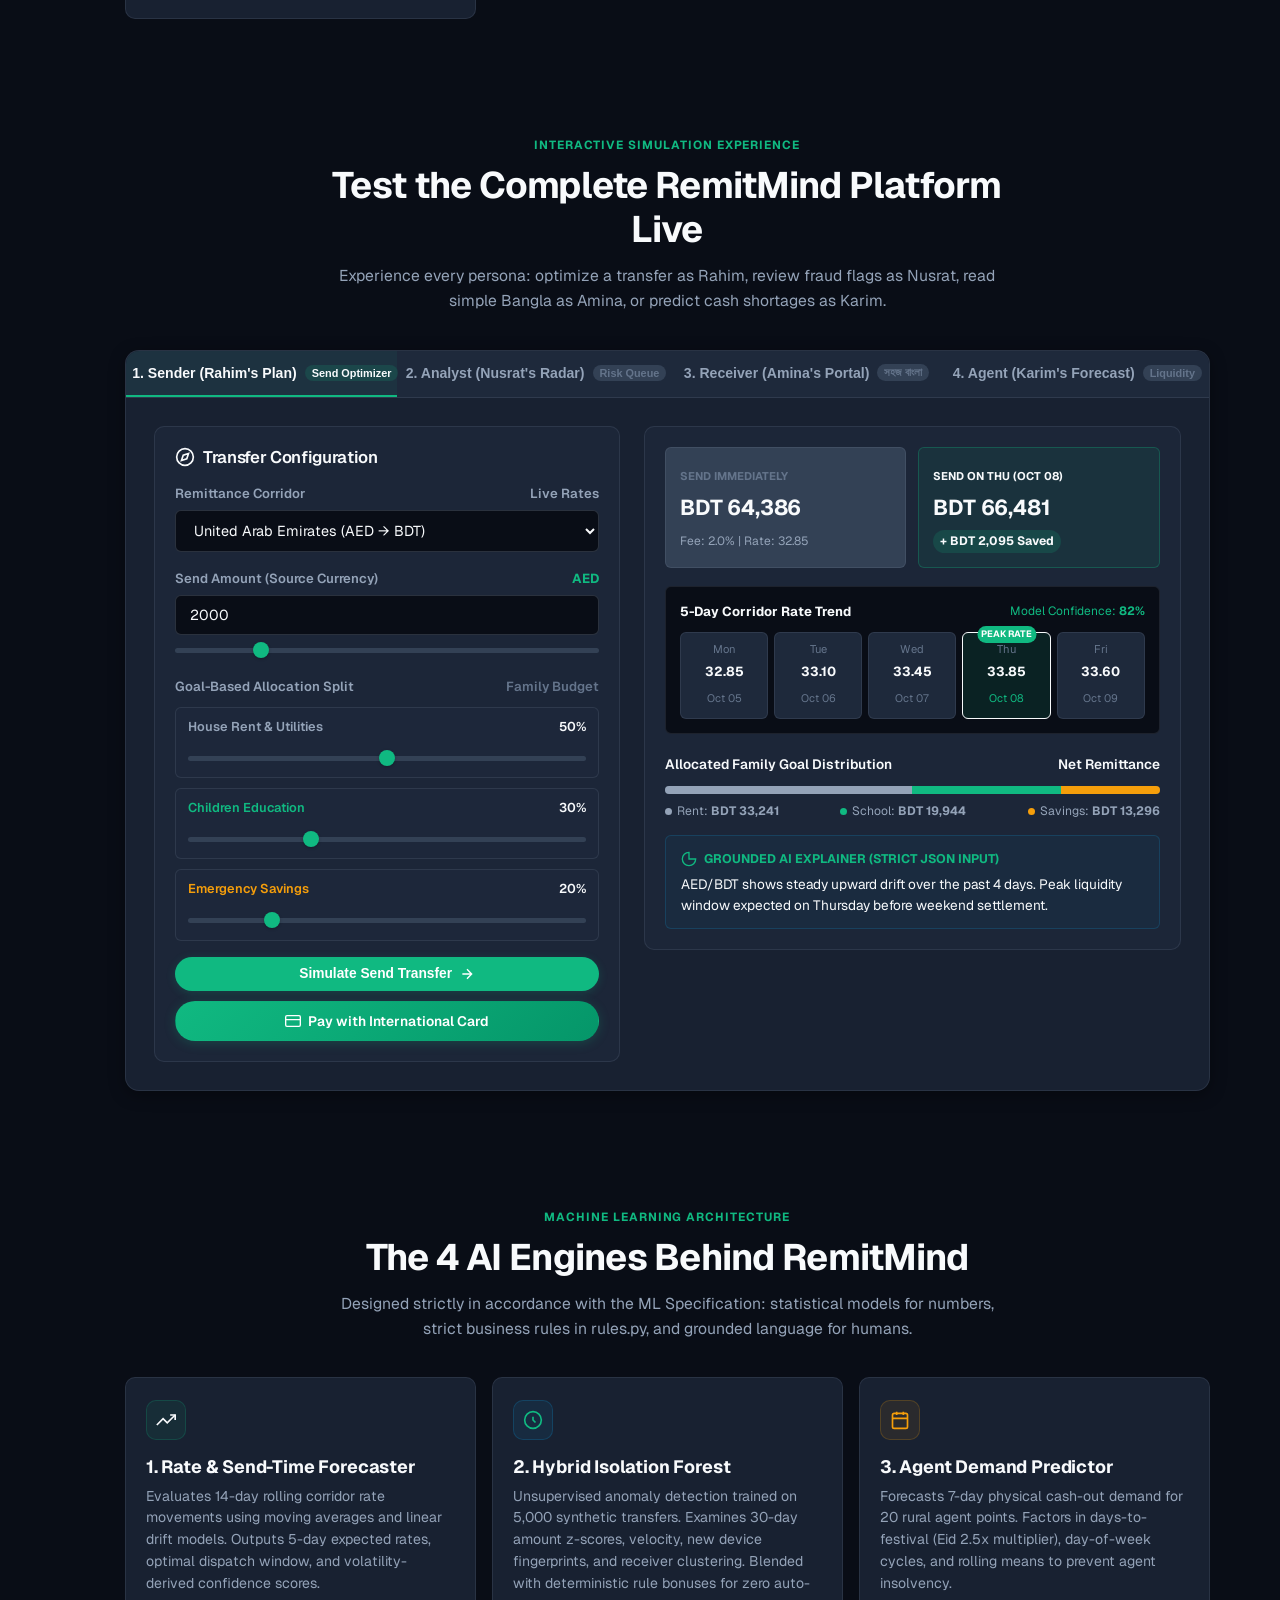
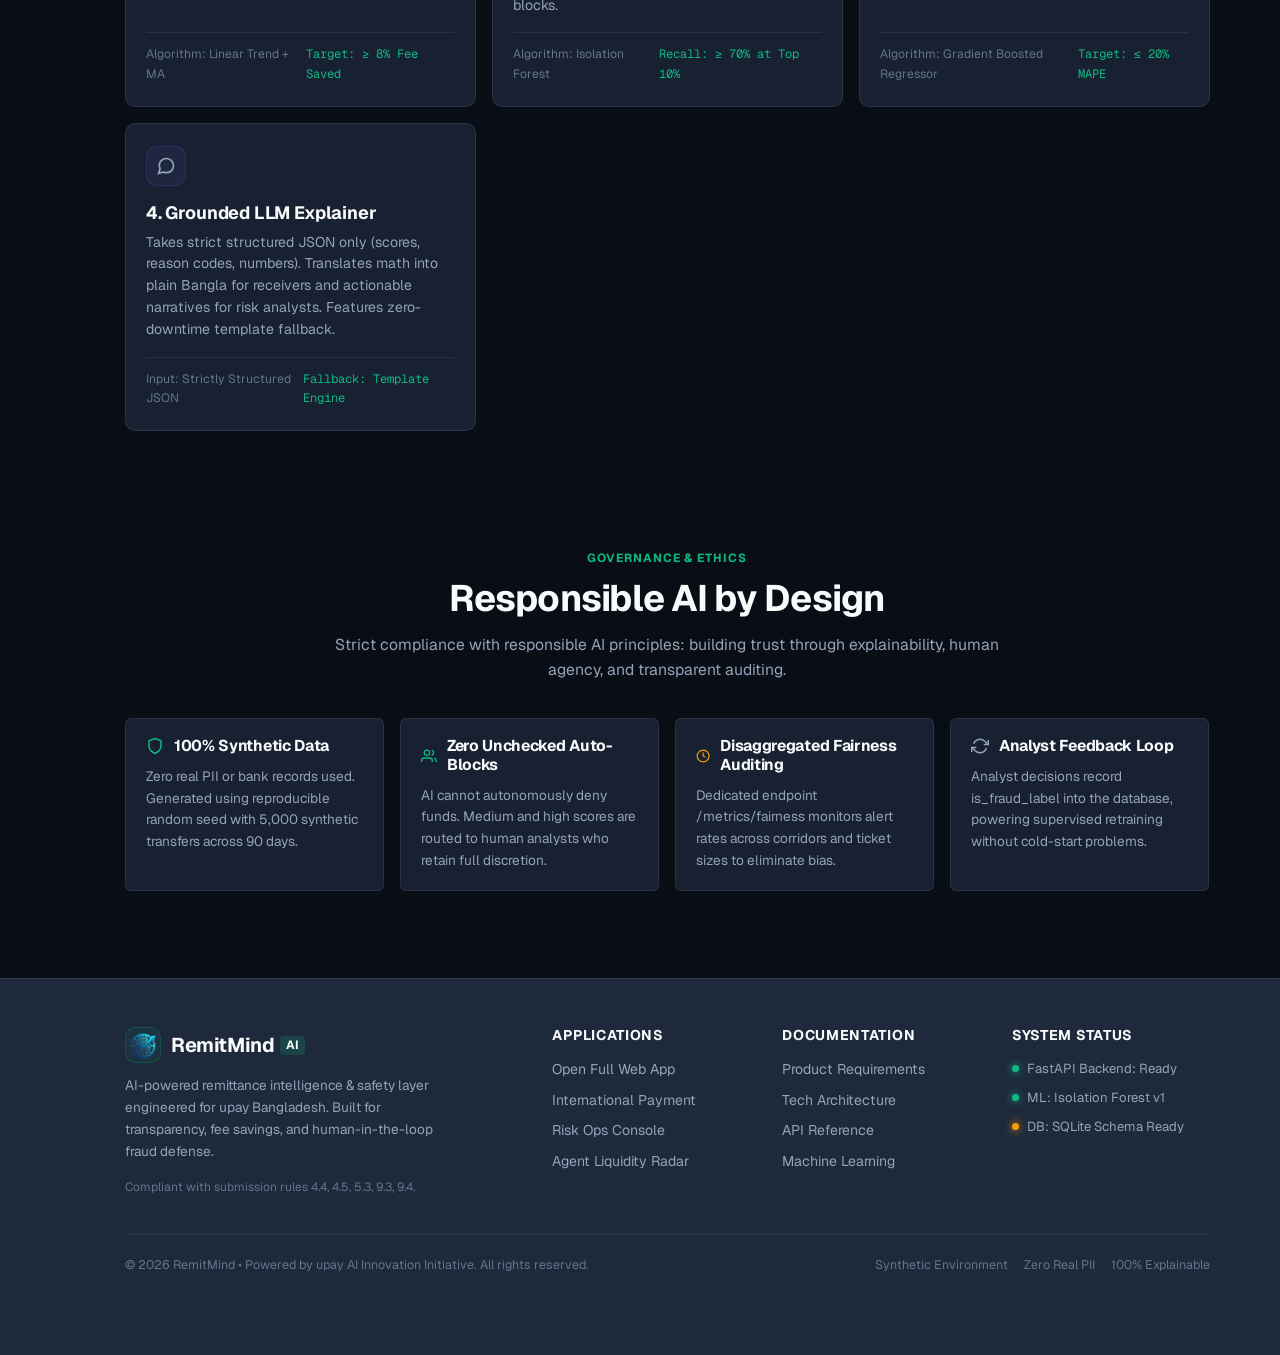
==== commit 3a8d838c: "feat(ui): update frontend entry page" ====
--- a/frontend/index.html
+++ b/frontend/index.html
@@ -6,10 +6,10 @@
   <title>RemitMind | AI-Powered Remittance Intelligence & Safety Layer for upay</title>
   <meta name="description" content="RemitMind empowers Bangladeshi migrant workers and upay with AI send-plan recommendations, international payments, explainable fraud detection with zero auto-blocks, plain Bangla summaries, and agent liquidity forecasting.">
   
-  <!-- Modern Google Fonts: Outfit & Inter & JetBrains Mono -->
+  <!-- Modern Google Fonts: Hind Siliguri, Geist, Geist Mono, JetBrains Mono -->
   <link rel="preconnect" href="https://fonts.googleapis.com">
   <link rel="preconnect" href="https://fonts.gstatic.com" crossorigin>
-  <link href="https://fonts.googleapis.com/css2?family=Inter:wght@400;500;600;700&family=JetBrains+Mono:wght@400;600&family=Outfit:wght@400;500;600;700;800&display=swap" rel="stylesheet">
+  <link href="https://fonts.googleapis.com/css2?family=Geist+Mono:wght@400;600;700&family=Geist:wght@400;500;600;700&family=Hind+Siliguri:wght@400;500;600;700&family=JetBrains+Mono:wght@400;600&display=swap" rel="stylesheet">
   
   <!-- Favicon -->
   <link rel="icon" type="image/png" href="assets/favicon.png">
@@ -19,13 +19,16 @@
 </head>
 <body>
 
+  <!-- Accessibility Skip Link -->
+  <a href="#hero" class="skip-link">Skip to main content</a>
+
   <!-- Ambient AI Glow Aura -->
   <div class="ai-ambient-glow" aria-hidden="true"></div>
 
   <!-- Top Real-time FX Ticker -->
   <div class="ticker-bar" id="ticker-banner">
     <div class="container">
-      <div class="ticker-content">
+      <div class="ticker-content tabular-nums">
         <div class="ticker-item">
           <span class="ticker-badge">LIVE FX</span>
           <span>AED/BDT: <strong>32.85</strong> <span class="ticker-rate-pos">+1.2%</span></span>
@@ -90,7 +93,7 @@
             </span>
           </button>
 
-          <a href="login.html" class="btn btn-secondary btn-sm" id="btn-nav-login" style="display:inline-flex; align-items:center; gap:0.4rem;">
+          <a href="login.html" class="btn btn-secondary btn-sm" id="btn-nav-login">
             <svg width="15" height="15" viewBox="0 0 24 24" fill="none" stroke="currentColor" stroke-width="2"><path d="M15 3h4a2 2 0 0 1 2 2v14a2 2 0 0 1-2 2h-4"/><polyline points="10 17 15 12 10 7"/><line x1="15" y1="12" x2="3" y2="12"/></svg>
             <span>Sign In</span>
           </a>
@@ -168,7 +171,7 @@
   </section>
 
   <!-- Personas & Problems Section -->
-  <section class="container" id="solutions" style="padding-bottom: 70px;">
+  <section class="container personas-section" id="solutions">
     <div class="section-header">
       <span class="section-tag">Human Centered Remittance</span>
       <h2 class="section-title">Four Lives Changed by One Intelligent Flow</h2>
@@ -435,27 +438,27 @@
 
               <p style="font-size:0.85rem; margin-bottom:16px;">Test the hybrid Isolation Forest + rule engine against synthetic fraud patterns:</p>
 
-              <div style="display:flex; flex-direction:column; gap:10px;">
-                <button class="btn btn-secondary scenario-picker-btn" data-scenario="normal" style="justify-content:flex-start; text-align:left;">
+              <div style="display:flex; flex-direction:column; gap:8px;">
+                <button type="button" class="scenario-picker-btn" data-scenario="normal">
                   <span class="pulse-dot" style="background:var(--upay-emerald); box-shadow:0 0 6px var(--upay-emerald);"></span>
                   <div>
-                    <div style="font-weight:700;">Scenario A: Normal Expat Transfer</div>
+                    <div style="font-weight:700; font-size:0.9rem;">Scenario A: Normal Expat Transfer</div>
                     <div style="font-size:0.75rem; color:var(--text-muted);">Score ~14 &bull; Rahim to wife &bull; Instant Pass</div>
                   </div>
                 </button>
 
-                <button class="btn btn-secondary scenario-picker-btn active" data-scenario="mule_ring" style="justify-content:flex-start; text-align:left;">
+                <button type="button" class="scenario-picker-btn active" data-scenario="mule_ring">
                   <span class="pulse-dot" style="background:var(--accent-amber); box-shadow:0 0 6px var(--accent-amber);"></span>
                   <div>
-                    <div style="font-weight:700;">Scenario B: Mule Ring Velocity Spike</div>
+                    <div style="font-weight:700; font-size:0.9rem;">Scenario B: Mule Ring Velocity Spike</div>
                     <div style="font-size:0.75rem; color:var(--text-muted);">Score 78 &bull; 3 bursts in 45m &bull; Flagged</div>
                   </div>
                 </button>
 
-                <button class="btn btn-secondary scenario-picker-btn" data-scenario="account_takeover" style="justify-content:flex-start; text-align:left;">
+                <button type="button" class="scenario-picker-btn" data-scenario="account_takeover">
                   <span class="pulse-dot" style="background:var(--accent-rose); box-shadow:0 0 6px var(--accent-rose);"></span>
                   <div>
-                    <div style="font-weight:700;">Scenario C: Account Takeover Attempt</div>
+                    <div style="font-weight:700; font-size:0.9rem;">Scenario C: Account Takeover Attempt</div>
                     <div style="font-size:0.75rem; color:var(--text-muted);">Score 89 &bull; New device at 3 AM &bull; Flagged</div>
                   </div>
                 </button>
--- a/frontend/css/style.css
+++ b/frontend/css/style.css
@@ -1,113 +1,137 @@
 /* ==========================================================================
-   RemitMind - AI-Powered Remittance Intelligence & Safety Layer for upay
-   Vanilla CSS Design System with AI Aesthetic & Full Light/Dark Mode
-   Zero Emojis - Pure Clean Typography & Modern Vector Accents
+   RemitMind - Financial-Grade Intelligence & Safety Layer for upay
+   Refined Design System per redesign-existing-projects & design-taste-frontend-v1
+   Single Accent (upay Emerald) • Slate Neutral Palette • Hind Siliguri + Geist
+   Zero Emojis • Tabular Numerals • Functional Risk Semantics Only
    ========================================================================== */
 
 :root {
-  /* Default: Dark Mode Palette */
-  --bg-darkest: #07090e;
-  --bg-primary: #0b0f19;
-  --bg-secondary: #111827;
-  --bg-tertiary: #1f293d;
-  --bg-glass: rgba(17, 24, 39, 0.75);
-  --bg-glass-card: rgba(22, 31, 49, 0.7);
-  --bg-glass-hover: rgba(30, 41, 65, 0.85);
-
-  /* AI Cybernetic Theme Colors */
+  /* Default: Dark Mode Refined Palette (Deep Slate Base, Never Pure #000000) */
+  --bg-darkest: #090d16;
+  --bg-primary: #0f172a;
+  --bg-secondary: #1e293b;
+  --bg-tertiary: #334155;
+  --bg-glass: rgba(15, 23, 42, 0.88);
+  --bg-glass-card: rgba(30, 41, 59, 0.75);
+  --bg-glass-hover: rgba(51, 65, 85, 0.85);
+
+  /* Single Primary Accent Color (upay Emerald - Saturation < 80%) */
   --upay-emerald: #10b981;
-  --upay-emerald-glow: rgba(16, 185, 129, 0.35);
-  --upay-emerald-light: #34d399;
-  --ai-cyan: #06b6d4;
-  --ai-cyan-glow: rgba(6, 182, 212, 0.35);
-  --ai-indigo: #6366f1;
-  --ai-indigo-glow: rgba(99, 102, 241, 0.3);
-  --ai-violet: #8b5cf6;
-  --accent-amber: #f59e0b;
-  --accent-amber-glow: rgba(245, 158, 11, 0.3);
-  --accent-rose: #f43f5e;
-  --accent-rose-glow: rgba(244, 63, 94, 0.35);
-  --upay-gold: #fbbf24;
-
-  /* Typography Colors */
+  --upay-emerald-hover: #059669;
+  --upay-emerald-glow: rgba(16, 185, 129, 0.16);
+  --upay-emerald-subtle: rgba(16, 185, 129, 0.1);
+
+  /* Strictly Functional Risk Semantics (Never Decorative) */
+  --risk-clear: #10b981;
+  --risk-clear-bg: rgba(16, 185, 129, 0.12);
+  --risk-review: #f59e0b;
+  --risk-review-bg: rgba(245, 158, 11, 0.12);
+  --risk-critical: #ef4444;
+  --risk-critical-bg: rgba(239, 68, 68, 0.14);
+
+  /* Deprecated aliases mapped strictly to functional tokens */
+  --ai-cyan: #10b981;
+  --ai-cyan-glow: var(--upay-emerald-glow);
+  --ai-indigo: #94a3b8;
+  --ai-indigo-glow: rgba(148, 163, 184, 0.1);
+  --ai-violet: #64748b;
+  --accent-amber: var(--risk-review);
+  --accent-amber-glow: var(--risk-review-bg);
+  --accent-rose: var(--risk-critical);
+  --accent-rose-glow: var(--risk-critical-bg);
+  --upay-gold: #f59e0b;
+
+  /* Typography Colors (AA Contrast Guaranteed) */
   --text-primary: #f8fafc;
   --text-secondary: #94a3b8;
   --text-muted: #64748b;
-  --text-inverted: #0b0f19;
-
-  /* Borders & Highlights */
-  --border-subtle: rgba(255, 255, 255, 0.08);
-  --border-medium: rgba(255, 255, 255, 0.14);
-  --border-active: rgba(16, 185, 129, 0.45);
-  --border-cyan: rgba(6, 182, 212, 0.4);
-
-  /* Radius & Shadows */
-  --radius-sm: 8px;
-  --radius-md: 14px;
-  --radius-lg: 20px;
-  --radius-xl: 28px;
+  --text-inverted: #090d16;
+
+  /* Borders & Dividers */
+  --border-subtle: rgba(148, 163, 184, 0.14);
+  --border-medium: rgba(148, 163, 184, 0.24);
+  --border-active: rgba(16, 185, 129, 0.5);
+
+  /* Radius & Shadows (Tighter on inner components, softer on containers) */
+  --radius-xs: 4px;
+  --radius-sm: 6px;
+  --radius-md: 10px;
+  --radius-lg: 14px;
+  --radius-xl: 18px;
   --radius-full: 9999px;
 
-  --shadow-sm: 0 4px 12px rgba(0, 0, 0, 0.25);
-  --shadow-md: 0 8px 30px rgba(0, 0, 0, 0.4);
-  --shadow-lg: 0 20px 50px rgba(0, 0, 0, 0.6);
-  --shadow-glow: 0 0 35px var(--upay-emerald-glow);
-  --shadow-cyan-glow: 0 0 35px var(--ai-cyan-glow);
-
-  /* Layout */
+  --shadow-sm: 0 1px 3px rgba(0, 0, 0, 0.25);
+  --shadow-md: 0 4px 16px rgba(0, 0, 0, 0.35);
+  --shadow-lg: 0 12px 32px rgba(0, 0, 0, 0.45);
+  --shadow-glow: 0 0 18px var(--upay-emerald-glow);
+
+  /* Layout & Typography Configuration */
   --max-width: 1280px;
-  --font-family: 'Outfit', 'Inter', -apple-system, BlinkMacSystemFont, 'Segoe UI', Roboto, sans-serif;
-  --font-mono: 'JetBrains Mono', 'Fira Code', 'Courier New', monospace;
-  --transition-fast: 0.2s ease;
-  --transition-normal: 0.35s cubic-bezier(0.16, 1, 0.3, 1);
-
-  /* Background Grid Color */
-  --grid-line: rgba(255, 255, 255, 0.015);
-  --card-bg-subtle: rgba(7, 9, 14, 0.85);
+  --font-sans: 'Geist', 'Inter', -apple-system, BlinkMacSystemFont, 'Segoe UI', Roboto, sans-serif;
+  --font-bangla: 'Hind Siliguri', 'Noto Sans Bengali', sans-serif;
+  --font-mono: 'Geist Mono', 'JetBrains Mono', 'Fira Code', monospace;
+  --font-family: var(--font-sans);
+
+  /* Spring Physics & Fluid Transitions */
+  --transition-fast: 0.15s cubic-bezier(0.16, 1, 0.3, 1);
+  --transition-normal: 0.28s cubic-bezier(0.16, 1, 0.3, 1);
+  --spring-bounce: 0.4s cubic-bezier(0.175, 0.885, 0.32, 1.275);
+
+  --grid-line: rgba(148, 163, 184, 0.03);
+  --card-bg-subtle: rgba(30, 41, 59, 0.85);
 }
 
 /* ==========================================================================
-   Light Mode Palette
+   Light Mode Palette (Calm, High Contrast, Financial-Grade Clarity)
    ========================================================================== */
 [data-theme="light"] {
   --bg-darkest: #f1f5f9;
-  --bg-primary: #f8fafc;
-  --bg-secondary: #ffffff;
+  --bg-primary: #ffffff;
+  --bg-secondary: #f8fafc;
   --bg-tertiary: #e2e8f0;
-  --bg-glass: rgba(255, 255, 255, 0.85);
-  --bg-glass-card: rgba(255, 255, 255, 0.95);
-  --bg-glass-hover: rgba(241, 245, 249, 0.95);
+  --bg-glass: rgba(255, 255, 255, 0.92);
+  --bg-glass-card: rgba(255, 255, 255, 0.98);
+  --bg-glass-hover: #f1f5f9;
 
   --upay-emerald: #059669;
-  --upay-emerald-glow: rgba(5, 150, 105, 0.2);
-  --upay-emerald-light: #047857;
-  --ai-cyan: #0284c7;
-  --ai-cyan-glow: rgba(2, 132, 199, 0.2);
-  --ai-indigo: #4f46e5;
-  --ai-indigo-glow: rgba(79, 70, 229, 0.15);
-  --ai-violet: #7c3aed;
-  --accent-amber: #d97706;
-  --accent-amber-glow: rgba(217, 119, 6, 0.2);
-  --accent-rose: #e11d48;
-  --accent-rose-glow: rgba(225, 29, 72, 0.2);
-  --upay-gold: #b45309;
+  --upay-emerald-hover: #047857;
+  --upay-emerald-glow: rgba(5, 150, 105, 0.12);
+  --upay-emerald-subtle: rgba(5, 150, 105, 0.08);
+
+  --risk-clear: #059669;
+  --risk-clear-bg: rgba(5, 150, 105, 0.1);
+  --risk-review: #d97706;
+  --risk-review-bg: rgba(217, 119, 6, 0.1);
+  --risk-critical: #dc2626;
+  --risk-critical-bg: rgba(220, 38, 38, 0.1);
+
+  --ai-cyan: #059669;
+  --ai-cyan-glow: var(--upay-emerald-glow);
+  --ai-indigo: #64748b;
+  --ai-indigo-glow: rgba(100, 116, 139, 0.06);
+  --ai-violet: #475569;
+  --accent-amber: var(--risk-review);
+  --accent-amber-glow: var(--risk-review-bg);
+  --accent-rose: var(--risk-critical);
+  --accent-rose-glow: var(--risk-critical-bg);
+  --upay-gold: #d97706;
 
   --text-primary: #0f172a;
   --text-secondary: #475569;
   --text-muted: #64748b;
   --text-inverted: #f8fafc;
 
-  --border-subtle: rgba(15, 23, 42, 0.08);
+  --border-subtle: rgba(15, 23, 42, 0.09);
   --border-medium: rgba(15, 23, 42, 0.16);
   --border-active: rgba(5, 150, 105, 0.5);
-  --border-cyan: rgba(2, 132, 199, 0.4);
-
-  --shadow-sm: 0 2px 8px rgba(15, 23, 42, 0.05);
-  --shadow-md: 0 8px 24px rgba(15, 23, 42, 0.08);
-  --shadow-lg: 0 20px 45px rgba(15, 23, 42, 0.12);
-
-  --grid-line: rgba(15, 23, 42, 0.03);
-  --card-bg-subtle: rgba(248, 250, 252, 0.95);
+
+  --shadow-sm: 0 1px 3px rgba(15, 23, 42, 0.05);
+  --shadow-md: 0 4px 12px rgba(15, 23, 42, 0.07);
+  --shadow-lg: 0 10px 24px rgba(15, 23, 42, 0.09);
+  --shadow-glow: 0 0 14px var(--upay-emerald-glow);
+
+  --grid-line: rgba(15, 23, 42, 0.02);
+  --card-bg-subtle: #ffffff;
 }
 
 /* Base Styles */
@@ -132,7 +156,7 @@
   transition: background-color var(--transition-normal), color var(--transition-normal);
 }
 
-/* Background Atmosphere */
+/* Background Atmosphere - Extremely Subtle Pattern */
 body::before {
   content: '';
   position: fixed;
@@ -143,22 +167,23 @@
   background-image: 
     linear-gradient(var(--grid-line) 1px, transparent 1px),
     linear-gradient(90deg, var(--grid-line) 1px, transparent 1px);
-  background-size: 50px 50px;
+  background-size: 44px 44px;
   pointer-events: none;
   z-index: 0;
-}
-
-/* AI Ambient Glow Backdrop */
+  opacity: 0.6;
+}
+
+/* AI Ambient Glow Backdrop - Minimal Subtle Soft Wash */
 .ai-ambient-glow {
   position: fixed;
-  top: -150px;
+  top: -180px;
   left: 50%;
   transform: translateX(-50%);
-  width: 800px;
-  height: 500px;
-  background: radial-gradient(circle, var(--ai-cyan-glow) 0%, var(--upay-emerald-glow) 40%, transparent 70%);
-  filter: blur(90px);
-  opacity: 0.6;
+  width: 680px;
+  height: 320px;
+  background: radial-gradient(circle, var(--ai-cyan-glow) 0%, var(--upay-emerald-glow) 50%, transparent 70%);
+  filter: blur(120px);
+  opacity: 0.22;
   pointer-events: none;
   z-index: 0;
 }
@@ -177,6 +202,90 @@
   color: inherit;
   text-decoration: none;
   transition: var(--transition-fast);
+}
+
+/* Accessibility & Focus Indicators */
+:focus-visible {
+  outline: 2px solid var(--upay-emerald);
+  outline-offset: 2px;
+}
+
+.skip-link {
+  position: absolute;
+  top: -100px;
+  left: 20px;
+  background: var(--upay-emerald);
+  color: #ffffff;
+  padding: 10px 18px;
+  border-radius: var(--radius-sm);
+  font-weight: 600;
+  font-size: 0.88rem;
+  z-index: 10000;
+  transition: top 0.2s ease;
+  box-shadow: var(--shadow-md);
+  text-decoration: none;
+}
+.skip-link:focus {
+  top: 16px;
+  outline: 2px solid #ffffff;
+  outline-offset: 2px;
+}
+
+/* Tabular Numerals & Bangla Typography Utilities */
+.tabular-nums,
+.num-tabular,
+.kpi-num,
+.ticker-num,
+.rate-val,
+.countdown-digits {
+  font-variant-numeric: tabular-nums;
+  font-feature-settings: "tnum" 1;
+}
+
+.bangla-text,
+[lang="bn"] {
+  font-family: var(--font-bangla);
+  line-height: 1.6;
+}
+
+/* Skeleton Loaders & Empty State */
+.skeleton {
+  background: linear-gradient(90deg, var(--bg-secondary) 25%, var(--bg-tertiary) 50%, var(--bg-secondary) 75%);
+  background-size: 200% 100%;
+  animation: skeleton-shimmer 1.5s infinite;
+  border-radius: var(--radius-sm);
+}
+
+@keyframes skeleton-shimmer {
+  0% { background-position: 200% 0; }
+  100% { background-position: -200% 0; }
+}
+
+.empty-state {
+  display: flex;
+  flex-direction: column;
+  align-items: center;
+  justify-content: center;
+  padding: 48px 24px;
+  text-align: center;
+  color: var(--text-muted);
+}
+.empty-state-icon {
+  width: 48px;
+  height: 48px;
+  margin-bottom: 16px;
+  stroke: var(--text-muted);
+  opacity: 0.6;
+}
+.empty-state-title {
+  font-size: 1rem;
+  font-weight: 600;
+  color: var(--text-secondary);
+  margin-bottom: 6px;
+}
+.empty-state-desc {
+  font-size: 0.85rem;
+  max-width: 380px;
 }
 
 /* Container */
@@ -208,8 +317,8 @@
 .ticker-bar {
   background: var(--bg-secondary);
   border-bottom: 1px solid var(--border-subtle);
-  font-size: 0.82rem;
-  padding: 8px 0;
+  font-size: 0.8rem;
+  padding: 7px 0;
   color: var(--text-secondary);
   position: relative;
   z-index: 100;
@@ -220,9 +329,15 @@
   display: flex;
   align-items: center;
   justify-content: space-between;
-  gap: 16px;
+  gap: 20px;
   overflow-x: auto;
   white-space: nowrap;
+  scrollbar-width: none;
+  -ms-overflow-style: none;
+}
+
+.ticker-content::-webkit-scrollbar {
+  display: none;
 }
 
 .ticker-item {
@@ -232,13 +347,13 @@
 }
 
 .ticker-badge {
-  background: rgba(16, 185, 129, 0.15);
+  background: rgba(16, 185, 129, 0.12);
   color: var(--upay-emerald-light);
-  padding: 2px 8px;
+  padding: 2px 7px;
   border-radius: var(--radius-full);
-  font-size: 0.72rem;
-  font-weight: 700;
-  letter-spacing: 0.05em;
+  font-size: 0.7rem;
+  font-weight: 700;
+  letter-spacing: 0.04em;
   text-transform: uppercase;
 }
 
@@ -247,14 +362,14 @@
   font-weight: 600;
 }
 
-/* Navigation */
+/* Navigation - Sleek & Compact */
 .navbar {
   position: sticky;
   top: 0;
   z-index: 99;
   background: var(--bg-glass);
-  backdrop-filter: blur(16px);
-  -webkit-backdrop-filter: blur(16px);
+  backdrop-filter: blur(20px);
+  -webkit-backdrop-filter: blur(20px);
   border-bottom: 1px solid var(--border-subtle);
   transition: background-color var(--transition-normal), border-color var(--transition-normal);
 }
@@ -263,33 +378,32 @@
   display: flex;
   align-items: center;
   justify-content: space-between;
-  height: 74px;
+  height: 62px;
 }
 
 .nav-logo {
   display: flex;
   align-items: center;
-  gap: 12px;
+  gap: 10px;
 }
 
 .logo-icon {
-  width: 44px;
-  height: 44px;
-  border-radius: 12px;
-  background: rgba(6, 182, 212, 0.08);
-  border: 1px solid rgba(6, 182, 212, 0.28);
+  width: 36px;
+  height: 36px;
+  border-radius: 10px;
+  background: rgba(16, 185, 129, 0.08);
+  border: 1px solid rgba(16, 185, 129, 0.2);
   display: flex;
   align-items: center;
   justify-content: center;
-  box-shadow: 0 0 20px rgba(6, 182, 212, 0.25);
   position: relative;
-  padding: 4px;
-  transition: transform var(--transition-fast), box-shadow var(--transition-fast);
+  padding: 3px;
+  transition: transform var(--transition-fast), border-color var(--transition-fast);
 }
 
 .logo-icon:hover {
-  transform: scale(1.05);
-  box-shadow: 0 0 26px rgba(6, 182, 212, 0.45);
+  transform: scale(1.04);
+  border-color: var(--upay-emerald);
 }
 
 .logo-icon img,
@@ -301,8 +415,8 @@
 }
 
 .logo-icon svg {
-  width: 24px;
-  height: 24px;
+  width: 20px;
+  height: 20px;
   color: white;
 }
 
@@ -312,37 +426,38 @@
 }
 
 .logo-title {
-  font-size: 1.35rem;
-  font-weight: 800;
-  color: var(--text-primary);
-  letter-spacing: -0.03em;
+  font-size: 1.18rem;
+  font-weight: 700;
+  color: var(--text-primary);
+  letter-spacing: -0.02em;
   display: flex;
   align-items: center;
   gap: 6px;
+  line-height: 1.2;
 }
 
 .logo-subtitle {
-  font-size: 0.72rem;
+  font-size: 0.68rem;
   font-weight: 600;
   color: var(--upay-emerald-light);
   text-transform: uppercase;
-  letter-spacing: 0.08em;
+  letter-spacing: 0.06em;
 }
 
 .nav-links {
   display: flex;
   align-items: center;
-  gap: 24px;
+  gap: 22px;
   list-style: none;
 }
 
 .nav-link {
-  font-size: 0.92rem;
+  font-size: 0.88rem;
   font-weight: 500;
   color: var(--text-secondary);
   transition: var(--transition-fast);
   position: relative;
-  padding: 6px 0;
+  padding: 4px 0;
 }
 
 .nav-link:hover {
@@ -355,9 +470,9 @@
   bottom: 0;
   left: 0;
   width: 0;
-  height: 2px;
+  height: 1.5px;
   background: var(--upay-emerald);
-  transition: width 0.3s ease;
+  transition: width 0.25s ease;
   border-radius: 2px;
 }
 
@@ -368,22 +483,23 @@
 .nav-actions {
   display: flex;
   align-items: center;
-  gap: 12px;
+  gap: 10px;
 }
 
 /* Theme Toggle Button */
 .theme-toggle-btn {
   background: var(--bg-tertiary);
-  border: 1px solid var(--border-medium);
+  border: 1px solid var(--border-subtle);
   border-radius: var(--radius-full);
-  width: 38px;
-  height: 38px;
+  width: 34px;
+  height: 34px;
   display: flex;
   align-items: center;
   justify-content: center;
   cursor: pointer;
   color: var(--text-primary);
-  transition: var(--transition-fast);
+  transition: all 0.2s cubic-bezier(0.16, 1, 0.3, 1);
+  box-shadow: var(--shadow-sm);
 }
 
 .theme-toggle-btn:hover {
@@ -391,20 +507,25 @@
   transform: scale(1.05);
 }
 
+.theme-toggle-btn:active {
+  transform: scale(0.94);
+}
+
 .theme-toggle-btn svg {
-  width: 18px;
-  height: 18px;
-}
-
-/* Buttons */
+  width: 16px;
+  height: 16px;
+  transition: transform 0.3s cubic-bezier(0.34, 1.56, 0.64, 1);
+}
+
+/* Buttons - Minimal & Clean */
 .btn {
   display: inline-flex;
   align-items: center;
   justify-content: center;
-  gap: 8px;
-  padding: 10px 20px;
+  gap: 7px;
+  padding: 8px 16px;
   border-radius: var(--radius-full);
-  font-size: 0.9rem;
+  font-size: 0.86rem;
   font-weight: 600;
   cursor: pointer;
   transition: var(--transition-fast);
@@ -413,92 +534,94 @@
 }
 
 .btn-primary {
-  background: linear-gradient(135deg, var(--upay-emerald) 0%, #059669 100%);
+  background: var(--upay-emerald);
   color: white;
-  box-shadow: 0 4px 15px var(--upay-emerald-glow);
+  box-shadow: 0 2px 10px rgba(16, 185, 129, 0.2);
 }
 
 .btn-primary:hover {
-  box-shadow: 0 6px 25px var(--upay-emerald-glow);
-  transform: translateY(-2px);
+  background: #059669;
+  transform: translateY(-1.5px);
+  box-shadow: 0 4px 14px rgba(16, 185, 129, 0.28);
 }
 
 .btn-secondary {
   background: var(--bg-glass-card);
   color: var(--text-primary);
   border-color: var(--border-medium);
-  backdrop-filter: blur(10px);
+  backdrop-filter: blur(8px);
 }
 
 .btn-secondary:hover {
   background: var(--bg-glass-hover);
   border-color: var(--border-active);
-  transform: translateY(-2px);
+  transform: translateY(-1.5px);
 }
 
 .btn-glow {
-  background: linear-gradient(135deg, var(--ai-cyan) 0%, var(--ai-indigo) 100%);
+  background: linear-gradient(135deg, var(--upay-emerald) 0%, #059669 100%);
   color: white;
-  box-shadow: 0 4px 20px var(--ai-cyan-glow);
+  box-shadow: 0 2px 12px rgba(16, 185, 129, 0.22);
 }
 
 .btn-glow:hover {
-  box-shadow: 0 6px 30px var(--ai-cyan-glow);
-  transform: translateY(-2px);
+  box-shadow: 0 4px 18px rgba(16, 185, 129, 0.32);
+  transform: translateY(-1.5px);
 }
 
 .btn-sm {
-  padding: 6px 14px;
-  font-size: 0.82rem;
+  padding: 5px 12px;
+  font-size: 0.8rem;
 }
 
 .btn-lg {
-  padding: 14px 28px;
-  font-size: 1.05rem;
-}
-
-/* Hero Section */
+  padding: 11px 22px;
+  font-size: 0.95rem;
+}
+
+/* Hero Section - Airy & Minimal */
 .hero-section {
-  padding: 80px 0 60px 0;
+  padding: 56px 0 44px 0;
   position: relative;
 }
 
 .hero-pill {
   display: inline-flex;
   align-items: center;
-  gap: 10px;
-  background: rgba(16, 185, 129, 0.1);
-  border: 1px solid rgba(16, 185, 129, 0.25);
-  padding: 6px 16px;
+  gap: 8px;
+  background: rgba(16, 185, 129, 0.08);
+  border: 1px solid rgba(16, 185, 129, 0.2);
+  padding: 5px 14px;
   border-radius: var(--radius-full);
   color: var(--upay-emerald-light);
-  font-size: 0.85rem;
+  font-size: 0.82rem;
   font-weight: 600;
-  margin-bottom: 24px;
+  margin-bottom: 20px;
   backdrop-filter: blur(8px);
 }
 
 .pulse-dot {
-  width: 8px;
-  height: 8px;
+  width: 7px;
+  height: 7px;
   background: var(--upay-emerald);
   border-radius: 50%;
-  box-shadow: 0 0 10px var(--upay-emerald);
-  animation: pulse 1.8s infinite;
+  box-shadow: 0 0 8px var(--upay-emerald);
+  animation: pulse 2s infinite;
 }
 
 @keyframes pulse {
-  0% { transform: scale(0.95); box-shadow: 0 0 0 0 rgba(16, 185, 129, 0.7); }
-  70% { transform: scale(1.2); box-shadow: 0 0 0 8px rgba(16, 185, 129, 0); }
+  0% { transform: scale(0.95); box-shadow: 0 0 0 0 rgba(16, 185, 129, 0.5); }
+  70% { transform: scale(1.15); box-shadow: 0 0 0 6px rgba(16, 185, 129, 0); }
   100% { transform: scale(0.95); box-shadow: 0 0 0 0 rgba(16, 185, 129, 0); }
 }
 
 .hero-title {
-  font-size: clamp(2.5rem, 5vw, 4.2rem);
+  font-size: clamp(2rem, 3.8vw, 3.25rem);
   font-weight: 800;
-  line-height: 1.1;
-  margin-bottom: 20px;
-  color: var(--text-primary);
+  line-height: 1.14;
+  margin-bottom: 16px;
+  color: var(--text-primary);
+  letter-spacing: -0.025em;
 }
 
 .text-gradient-emerald {
@@ -508,34 +631,34 @@
 }
 
 .hero-subtitle {
-  font-size: 1.25rem;
+  font-size: 1.05rem;
   color: var(--text-secondary);
-  max-width: 780px;
-  margin-bottom: 36px;
+  max-width: 680px;
+  margin-bottom: 30px;
   line-height: 1.6;
 }
 
 .hero-cta-group {
   display: flex;
   align-items: center;
-  gap: 16px;
+  gap: 12px;
   flex-wrap: wrap;
-  margin-bottom: 50px;
-}
-
-/* Stat Cards */
+  margin-bottom: 44px;
+}
+
+/* Stat Cards - Crisp & Compact */
 .stats-grid {
   display: grid;
-  grid-template-columns: repeat(auto-fit, minmax(220px, 1fr));
-  gap: 20px;
-  margin-bottom: 60px;
+  grid-template-columns: repeat(auto-fit, minmax(210px, 1fr));
+  gap: 16px;
+  margin-bottom: 48px;
 }
 
 .stat-card {
   background: var(--bg-glass-card);
   border: 1px solid var(--border-subtle);
-  border-radius: var(--radius-md);
-  padding: 24px;
+  border-radius: var(--radius-sm);
+  padding: 18px 20px;
   backdrop-filter: blur(12px);
   transition: var(--transition-fast);
   position: relative;
@@ -544,66 +667,68 @@
 
 .stat-card:hover {
   border-color: var(--border-active);
-  transform: translateY(-4px);
-  box-shadow: var(--shadow-md);
-}
-
-.stat-card::after {
-  content: '';
-  position: absolute;
-  top: 0;
-  left: 0;
-  width: 100%;
-  height: 2px;
-  background: linear-gradient(90deg, transparent, var(--upay-emerald), transparent);
-  opacity: 0;
-  transition: opacity 0.3s ease;
-}
-
-.stat-card:hover::after {
-  opacity: 1;
+  transform: translateY(-3px);
+  box-shadow: var(--shadow-sm);
 }
 
 .stat-number {
-  font-size: 2.2rem;
-  font-weight: 800;
+  font-size: 1.85rem;
+  font-weight: 700;
   color: var(--text-primary);
   display: flex;
   align-items: baseline;
-  gap: 4px;
-  margin-bottom: 6px;
+  gap: 3px;
+  margin-bottom: 4px;
+  letter-spacing: -0.02em;
 }
 
 .stat-number span {
-  font-size: 1.4rem;
+  font-size: 1.2rem;
   color: var(--upay-emerald-light);
 }
 
 .stat-label {
-  font-size: 0.9rem;
+  font-size: 0.85rem;
   font-weight: 600;
   color: var(--text-secondary);
-  margin-bottom: 4px;
+  margin-bottom: 2px;
 }
 
 .stat-caption {
-  font-size: 0.78rem;
+  font-size: 0.75rem;
   color: var(--text-muted);
 }
 
-/* Hero Visual Banner Frame */
+/* Dome Animation Utilities (Subtle Scroll Reveals & Stagger) */
+.fade-up {
+  opacity: 0;
+  transform: translateY(16px);
+  transition: opacity 0.45s cubic-bezier(0.16, 1, 0.3, 1), transform 0.45s cubic-bezier(0.16, 1, 0.3, 1);
+  will-change: opacity, transform;
+}
+
+.fade-up.visible {
+  opacity: 1;
+  transform: translateY(0);
+}
+
+.stagger-1 { transition-delay: 40ms; }
+.stagger-2 { transition-delay: 80ms; }
+.stagger-3 { transition-delay: 120ms; }
+.stagger-4 { transition-delay: 160ms; }
+/* Hero Visual Banner Frame - Minimalist Frame */
 .hero-visual-container {
-  margin-bottom: 80px;
+  margin-bottom: 48px;
   position: relative;
-  border-radius: var(--radius-xl);
-  padding: 8px;
-  background: linear-gradient(135deg, rgba(16, 185, 129, 0.35) 0%, rgba(6, 182, 212, 0.2) 50%, rgba(255, 255, 255, 0.05) 100%);
-  box-shadow: var(--shadow-lg), 0 0 50px var(--upay-emerald-glow);
+  border-radius: var(--radius-lg);
+  padding: 1px;
+  background: var(--border-medium);
+  box-shadow: var(--shadow-md);
 }
 
 .hero-visual-inner {
   position: relative;
-  border-radius: calc(var(--radius-xl) - 4px);
+  border-radius: calc(var(--radius-lg) - 1px);
   overflow: hidden;
   background: var(--bg-darkest);
 }
@@ -613,21 +738,21 @@
   height: auto;
   display: block;
   object-fit: cover;
-  transition: transform 0.6s ease;
+  transition: transform 0.4s ease;
 }
 
 .hero-visual-inner:hover .hero-img {
-  transform: scale(1.02);
+  transform: scale(1.01);
 }
 
 .hero-badges-overlay {
   position: absolute;
-  bottom: 24px;
-  left: 24px;
-  right: 24px;
+  bottom: 18px;
+  left: 18px;
+  right: 18px;
   display: flex;
   justify-content: space-between;
-  gap: 16px;
+  gap: 12px;
   flex-wrap: wrap;
   pointer-events: none;
 }
@@ -635,59 +760,62 @@
 .floating-pill {
   background: var(--bg-glass);
   border: 1px solid var(--border-medium);
-  backdrop-filter: blur(14px);
-  padding: 10px 18px;
+  backdrop-filter: blur(12px);
+  padding: 7px 14px;
   border-radius: var(--radius-full);
   display: flex;
   align-items: center;
-  gap: 10px;
-  font-size: 0.85rem;
+  gap: 8px;
+  font-size: 0.8rem;
   font-weight: 600;
   color: var(--text-primary);
-  box-shadow: var(--shadow-md);
+  box-shadow: var(--shadow-sm);
   pointer-events: auto;
 }
 
-/* Section Header */
+/* Section Header - Clean Typography & Proportions */
 .section-header {
   text-align: center;
-  max-width: 720px;
-  margin: 0 auto 50px auto;
+  max-width: 680px;
+  margin: 0 auto 36px auto;
 }
 
 .section-tag {
   display: inline-block;
-  font-size: 0.8rem;
+  font-size: 0.74rem;
   font-weight: 700;
   text-transform: uppercase;
-  letter-spacing: 0.1em;
-  color: var(--ai-cyan);
+  letter-spacing: 0.08em;
+  color: var(--upay-emerald);
+  margin-bottom: 8px;
+}
+
+.section-title {
+  font-size: clamp(1.75rem, 3vw, 2.3rem);
   margin-bottom: 12px;
-}
-
-.section-title {
-  font-size: clamp(2rem, 3.5vw, 2.8rem);
-  margin-bottom: 16px;
-  color: var(--text-primary);
+  color: var(--text-primary);
+  font-weight: 700;
+  letter-spacing: -0.02em;
 }
 
 .section-desc {
-  font-size: 1.1rem;
+  font-size: 0.98rem;
   color: var(--text-secondary);
+  line-height: 1.6;
 }
 
 /* Sandbox Section */
 .sandbox-section {
-  padding: 80px 0;
+  padding: 56px 0;
   position: relative;
 }
 
 .sandbox-container {
   background: var(--bg-glass-card);
-  border: 1px solid var(--border-medium);
-  border-radius: var(--radius-xl);
-  backdrop-filter: blur(20px);
-  box-shadow: var(--shadow-lg);
+  border: 1px solid var(--border-subtle);
+  border-radius: var(--radius-lg);
+  backdrop-filter: blur(16px);
+  box-shadow: var(--shadow-md);
   overflow: hidden;
 }
 
@@ -697,24 +825,31 @@
   background: var(--bg-secondary);
   border-bottom: 1px solid var(--border-subtle);
   overflow-x: auto;
+  scrollbar-width: none;
+  -ms-overflow-style: none;
+}
+
+.sandbox-tabs::-webkit-scrollbar {
+  display: none;
 }
 
 .sandbox-tab-btn {
   flex: 1;
-  min-width: 200px;
+  min-width: 170px;
   display: flex;
   align-items: center;
   justify-content: center;
-  gap: 10px;
-  padding: 18px 24px;
+  gap: 8px;
+  padding: 13px 18px;
   background: transparent;
   border: none;
   border-bottom: 2px solid transparent;
   color: var(--text-secondary);
-  font-size: 0.95rem;
+  font-size: 0.88rem;
   font-weight: 600;
   cursor: pointer;
-  transition: var(--transition-fast);
+  transition: all var(--transition-fast);
+  white-space: nowrap;
 }
 
 .sandbox-tab-btn:hover {
@@ -725,42 +860,42 @@
 .sandbox-tab-btn.active {
   color: var(--upay-emerald-light);
   border-bottom-color: var(--upay-emerald);
-  background: rgba(16, 185, 129, 0.08);
+  background: rgba(16, 185, 129, 0.06);
 }
 
 .tab-badge {
-  font-size: 0.72rem;
-  padding: 2px 8px;
+  font-size: 0.68rem;
+  padding: 2px 7px;
   border-radius: var(--radius-full);
   background: var(--bg-tertiary);
   color: var(--text-muted);
 }
 
 .sandbox-tab-btn.active .tab-badge {
-  background: rgba(16, 185, 129, 0.2);
+  background: rgba(16, 185, 129, 0.15);
   color: var(--upay-emerald-light);
 }
 
 /* Tab Panels */
 .sandbox-panel {
   display: none;
-  padding: 36px;
-  animation: fadeIn 0.35s ease;
+  padding: 28px;
+  animation: tabFadeIn 0.25s ease;
 }
 
 .sandbox-panel.active {
   display: block;
 }
 
-@keyframes fadeIn {
-  from { opacity: 0; transform: translateY(8px); }
+@keyframes tabFadeIn {
+  from { opacity: 0; transform: translateY(6px); }
   to { opacity: 1; transform: translateY(0); }
 }
 
 .sandbox-grid {
   display: grid;
   grid-template-columns: 1fr 1.15fr;
-  gap: 36px;
+  gap: 24px;
   align-items: start;
 }
 
@@ -774,54 +909,56 @@
 .control-card {
   background: var(--card-bg-subtle);
   border: 1px solid var(--border-subtle);
-  border-radius: var(--radius-lg);
-  padding: 26px;
+  border-radius: var(--radius-md);
+  padding: 20px;
 }
 
 .control-title {
-  font-size: 1.15rem;
-  margin-bottom: 20px;
-  color: var(--text-primary);
-  display: flex;
-  align-items: center;
-  gap: 10px;
+  font-size: 1.05rem;
+  margin-bottom: 16px;
+  color: var(--text-primary);
+  display: flex;
+  align-items: center;
+  gap: 8px;
+  font-weight: 600;
 }
 
 .form-group {
-  margin-bottom: 20px;
+  margin-bottom: 16px;
 }
 
 .form-label {
   display: flex;
   justify-content: space-between;
   align-items: center;
-  font-size: 0.85rem;
+  font-size: 0.82rem;
   font-weight: 600;
   color: var(--text-secondary);
-  margin-bottom: 8px;
+  margin-bottom: 6px;
 }
 
 .form-input, .form-select {
   width: 100%;
-  padding: 12px 16px;
-  border-radius: var(--radius-md);
+  padding: 10px 14px;
+  border-radius: var(--radius-sm);
   background: var(--bg-darkest);
   border: 1px solid var(--border-medium);
   color: var(--text-primary);
   font-family: inherit;
-  font-size: 0.95rem;
+  font-size: 0.9rem;
   transition: var(--transition-fast);
   outline: none;
 }
 
 .form-input:focus, .form-select:focus {
   border-color: var(--upay-emerald);
-  box-shadow: 0 0 0 3px rgba(16, 185, 129, 0.15);
-}
-
+  box-shadow: 0 0 0 2px var(--upay-emerald-glow);
+}
+
+/* Minimal Range Slider */
 .range-slider {
   width: 100%;
-  height: 6px;
+  height: 5px;
   background: var(--bg-tertiary);
   border-radius: 4px;
   outline: none;
@@ -831,61 +968,62 @@
 
 .range-slider::-webkit-slider-thumb {
   -webkit-appearance: none;
-  width: 18px;
-  height: 18px;
+  width: 16px;
+  height: 16px;
   border-radius: 50%;
   background: var(--upay-emerald);
   cursor: pointer;
-  box-shadow: 0 0 10px var(--upay-emerald);
-  transition: transform 0.1s;
+  box-shadow: 0 1px 3px rgba(0, 0, 0, 0.25);
+  transition: transform 0.12s ease, box-shadow 0.12s ease;
 }
 
 .range-slider::-webkit-slider-thumb:hover {
-  transform: scale(1.2);
+  transform: scale(1.15);
+  box-shadow: 0 0 0 3px var(--upay-emerald-glow);
 }
 
 /* Goal Allocation */
 .goal-sliders-group {
   display: flex;
   flex-direction: column;
-  gap: 12px;
-  margin-top: 14px;
+  gap: 10px;
+  margin-top: 10px;
 }
 
 .goal-item {
   background: var(--bg-glass-card);
   border-radius: var(--radius-sm);
-  padding: 10px 14px;
+  padding: 9px 12px;
   border: 1px solid var(--border-subtle);
 }
 
 .goal-item-header {
   display: flex;
   justify-content: space-between;
-  font-size: 0.82rem;
+  font-size: 0.8rem;
   font-weight: 600;
-  margin-bottom: 6px;
+  margin-bottom: 5px;
 }
 
 /* Result Card */
 .result-card {
   background: var(--card-bg-subtle);
-  border: 1px solid var(--border-medium);
-  border-radius: var(--radius-lg);
-  padding: 26px;
+  border: 1px solid var(--border-subtle);
+  border-radius: var(--radius-md);
+  padding: 20px;
   position: relative;
 }
 
 .comparison-container {
   display: grid;
   grid-template-columns: 1fr 1fr;
-  gap: 16px;
-  margin-bottom: 22px;
+  gap: 12px;
+  margin-bottom: 18px;
 }
 
 .compare-box {
-  border-radius: var(--radius-md);
-  padding: 18px;
+  border-radius: var(--radius-sm);
+  padding: 14px;
   border: 1px solid var(--border-subtle);
 }
 
@@ -894,131 +1032,132 @@
 }
 
 .compare-box.highlight {
-  background: rgba(16, 185, 129, 0.1);
-  border-color: rgba(16, 185, 129, 0.35);
-  box-shadow: 0 0 20px var(--upay-emerald-glow);
+  background: rgba(16, 185, 129, 0.08);
+  border-color: rgba(16, 185, 129, 0.28);
 }
 
 .compare-tag {
-  font-size: 0.72rem;
+  font-size: 0.7rem;
   font-weight: 700;
   text-transform: uppercase;
-  margin-bottom: 6px;
+  margin-bottom: 4px;
   display: inline-block;
 }
 
 .compare-val {
-  font-size: 1.45rem;
-  font-weight: 800;
-  color: var(--text-primary);
-  margin-bottom: 4px;
+  font-size: 1.35rem;
+  font-weight: 700;
+  color: var(--text-primary);
+  margin-bottom: 3px;
+  letter-spacing: -0.01em;
 }
 
 .compare-saving-badge {
   display: inline-flex;
   align-items: center;
   gap: 4px;
-  background: rgba(16, 185, 129, 0.2);
+  background: rgba(16, 185, 129, 0.16);
   color: var(--upay-emerald-light);
-  font-size: 0.8rem;
-  font-weight: 700;
-  padding: 3px 8px;
+  font-size: 0.76rem;
+  font-weight: 700;
+  padding: 2px 7px;
   border-radius: var(--radius-full);
 }
 
 /* Trend Visualizer */
 .trend-visualizer {
   background: var(--bg-darkest);
-  border-radius: var(--radius-md);
-  padding: 16px;
+  border-radius: var(--radius-sm);
+  padding: 14px;
   border: 1px solid var(--border-subtle);
-  margin-bottom: 20px;
+  margin-bottom: 16px;
 }
 
 .trend-header {
   display: flex;
   justify-content: space-between;
   align-items: center;
-  font-size: 0.85rem;
-  margin-bottom: 12px;
+  font-size: 0.82rem;
+  margin-bottom: 10px;
 }
 
 .forecast-days-row {
   display: grid;
   grid-template-columns: repeat(5, 1fr);
-  gap: 8px;
+  gap: 6px;
 }
 
 .forecast-day-cell {
   background: var(--bg-secondary);
   border: 1px solid var(--border-subtle);
   border-radius: var(--radius-sm);
-  padding: 10px 6px;
+  padding: 8px 4px;
   text-align: center;
   cursor: pointer;
   transition: var(--transition-fast);
 }
 
 .forecast-day-cell:hover, .forecast-day-cell.selected {
+  background: rgba(16, 185, 129, 0.08);
+  border-color: var(--upay-emerald);
+}
+
+.forecast-day-cell.best-day {
   background: rgba(16, 185, 129, 0.12);
-  border-color: var(--upay-emerald);
-}
-
-.forecast-day-cell.best-day {
-  background: rgba(16, 185, 129, 0.18);
   border-color: var(--upay-emerald-light);
   position: relative;
 }
 
 .best-badge-mini {
   position: absolute;
-  top: -8px;
+  top: -7px;
   left: 50%;
   transform: translateX(-50%);
   background: var(--upay-emerald);
   color: white;
-  font-size: 0.6rem;
-  font-weight: 800;
-  padding: 1px 5px;
+  font-size: 0.58rem;
+  font-weight: 700;
+  padding: 1px 4px;
   border-radius: var(--radius-full);
   text-transform: uppercase;
+  white-space: nowrap;
 }
 
 .day-label {
-  font-size: 0.72rem;
+  font-size: 0.7rem;
   color: var(--text-muted);
   display: block;
 }
 
 .day-rate {
-  font-size: 0.85rem;
-  font-weight: 700;
-  color: var(--text-primary);
-  margin: 3px 0;
-}
-
-/* AI Explainer Box */
+  font-size: 0.82rem;
+  font-weight: 700;
+  color: var(--text-primary);
+  margin: 2px 0;
+}
+
+/* AI Explainer Box - Minimal Accent */
 .ai-explainer-card {
-  background: linear-gradient(135deg, rgba(6, 182, 212, 0.08) 0%, rgba(99, 102, 241, 0.05) 100%);
-  border: 1px solid var(--border-cyan);
-  border-radius: var(--radius-md);
-  padding: 16px;
-  margin-top: 18px;
+  background: rgba(14, 165, 233, 0.04);
+  border: 1px solid rgba(14, 165, 233, 0.18);
+  border-radius: var(--radius-sm);
+  padding: 13px 15px;
+  margin-top: 14px;
 }
 
 .ai-explainer-header {
   display: flex;
   align-items: center;
-  gap: 8px;
-  font-size: 0.82rem;
+  gap: 7px;
+  font-size: 0.78rem;
   font-weight: 700;
   color: var(--ai-cyan);
   text-transform: uppercase;
-  margin-bottom: 6px;
+  margin-bottom: 5px;
 }
 
 .ai-explainer-text {
-  font-size: 0.88rem;
+  font-size: 0.85rem;
   color: var(--text-primary);
   line-height: 1.5;
 }
@@ -1026,10 +1165,10 @@
 /* Split Progress Bar */
 .split-progress-bar {
   display: flex;
-  height: 12px;
+  height: 8px;
   border-radius: var(--radius-full);
   overflow: hidden;
-  margin: 14px 0 8px 0;
+  margin: 10px 0 8px 0;
   background: var(--bg-tertiary);
 }
 
@@ -1040,74 +1179,97 @@
 .split-legend {
   display: flex;
   justify-content: space-between;
-  font-size: 0.78rem;
+  font-size: 0.76rem;
   color: var(--text-secondary);
 }
 
 .legend-item {
   display: flex;
   align-items: center;
-  gap: 6px;
+  gap: 5px;
 }
 
 .legend-dot {
-  width: 8px;
-  height: 8px;
+  width: 7px;
+  height: 7px;
   border-radius: 50%;
 }
 
-/* Risk Meter (Zero Emoji) */
+/* Scenario Picker Buttons - Clean & Left Aligned */
+.scenario-picker-btn {
+  display: flex;
+  align-items: center;
+  justify-content: flex-start;
+  text-align: left;
+  gap: 12px;
+  padding: 11px 14px;
+  border-radius: var(--radius-sm);
+  width: 100%;
+  border: 1px solid var(--border-subtle);
+  background: var(--bg-tertiary);
+  color: var(--text-primary);
+  cursor: pointer;
+  transition: all var(--transition-fast);
+}
+
+.scenario-picker-btn:hover {
+  background: var(--bg-glass-hover);
+  border-color: var(--border-medium);
+}
+
+.scenario-picker-btn.active {
+  border-color: var(--border-active);
+  background: rgba(16, 185, 129, 0.08);
+}
+
+/* Risk Meter - Clean & Minimal */
 .risk-meter-container {
   display: flex;
   align-items: center;
-  gap: 24px;
-  padding: 20px;
+  gap: 18px;
+  padding: 16px;
   background: var(--bg-darkest);
-  border-radius: var(--radius-lg);
+  border-radius: var(--radius-md);
   border: 1px solid var(--border-subtle);
-  margin-bottom: 22px;
+  margin-bottom: 18px;
 }
 
 .risk-dial {
-  width: 110px;
-  height: 110px;
+  width: 90px;
+  height: 90px;
   border-radius: 50%;
   display: flex;
   flex-direction: column;
   align-items: center;
   justify-content: center;
   position: relative;
-  box-shadow: 0 0 25px rgba(0, 0, 0, 0.3);
   flex-shrink: 0;
-  transition: all 0.4s ease;
+  transition: all 0.35s ease;
 }
 
 .risk-dial.low {
-  background: radial-gradient(circle, rgba(16, 185, 129, 0.2) 0%, var(--bg-darkest) 70%);
-  border: 4px solid var(--upay-emerald);
-  box-shadow: 0 0 30px var(--upay-emerald-glow);
+  background: rgba(16, 185, 129, 0.08);
+  border: 3px solid var(--upay-emerald);
 }
 
 .risk-dial.medium {
-  background: radial-gradient(circle, rgba(245, 158, 11, 0.2) 0%, var(--bg-darkest) 70%);
-  border: 4px solid var(--accent-amber);
-  box-shadow: 0 0 30px var(--accent-amber-glow);
+  background: rgba(245, 158, 11, 0.08);
+  border: 3px solid var(--accent-amber);
 }
 
 .risk-dial.high {
-  background: radial-gradient(circle, rgba(244, 63, 94, 0.2) 0%, var(--bg-darkest) 70%);
-  border: 4px solid var(--accent-rose);
-  box-shadow: 0 0 30px var(--accent-rose-glow);
+  background: rgba(244, 63, 94, 0.08);
+  border: 3px solid var(--accent-rose);
 }
 
 .risk-score-num {
-  font-size: 2rem;
-  font-weight: 800;
+  font-size: 1.7rem;
+  font-weight: 700;
   line-height: 1;
 }
 
 .risk-score-label {
-  font-size: 0.68rem;
+  font-size: 0.65rem;
   text-transform: uppercase;
   font-weight: 700;
   color: var(--text-muted);
@@ -1115,79 +1277,88 @@
 
 .risk-status-badge {
   display: inline-block;
-  font-size: 0.8rem;
-  font-weight: 700;
-  padding: 4px 12px;
+  font-size: 0.74rem;
+  font-weight: 700;
+  padding: 3px 10px;
   border-radius: var(--radius-full);
-  margin-bottom: 6px;
+  margin-bottom: 5px;
   text-transform: uppercase;
 }
 
 .risk-badge-low {
-  background: rgba(16, 185, 129, 0.15);
+  background: rgba(16, 185, 129, 0.12);
   color: var(--upay-emerald-light);
 }
 
 .risk-badge-medium {
-  background: rgba(245, 158, 11, 0.15);
+  background: rgba(245, 158, 11, 0.12);
   color: var(--accent-amber);
 }
 
 .risk-badge-high {
-  background: rgba(244, 63, 94, 0.2);
+  background: rgba(244, 63, 94, 0.14);
   color: var(--accent-rose);
 }
 
 .reason-codes-grid {
   display: flex;
   flex-wrap: wrap;
+  gap: 6px;
+  margin: 10px 0;
+}
+
+.reason-tag {
+  background: rgba(244, 63, 94, 0.08);
+  color: var(--accent-rose);
+  border: 1px solid rgba(244, 63, 94, 0.22);
+  padding: 3px 8px;
+  border-radius: var(--radius-sm);
+  font-size: 0.72rem;
+  font-family: var(--font-mono);
+  font-weight: 600;
+}
+
+.action-buttons-row {
+  display: flex;
   gap: 8px;
-  margin: 14px 0;
-}
-
-.reason-tag {
+  margin-top: 14px;
+}
+
+.btn-approve {
+  background: rgba(16, 185, 129, 0.12);
+  color: var(--upay-emerald-light);
+  border: 1px solid rgba(16, 185, 129, 0.3);
+  padding: 8px 14px;
+  border-radius: var(--radius-sm);
+  font-size: 0.84rem;
+}
+
+.btn-approve:hover {
+  background: var(--upay-emerald);
+  color: white;
+}
+
+.btn-hold {
+  background: rgba(245, 158, 11, 0.12);
+  color: var(--accent-amber);
+  border: 1px solid rgba(245, 158, 11, 0.3);
+  padding: 8px 14px;
+  border-radius: var(--radius-sm);
+  font-size: 0.84rem;
+}
+
+.btn-hold:hover {
+  background: var(--accent-amber);
+  color: black;
+}
+
+.btn-escalate {
   background: rgba(244, 63, 94, 0.12);
   color: var(--accent-rose);
   border: 1px solid rgba(244, 63, 94, 0.3);
-  padding: 4px 10px;
+  padding: 8px 14px;
   border-radius: var(--radius-sm);
-  font-size: 0.75rem;
-  font-family: var(--font-mono);
-  font-weight: 600;
-}
-
-.action-buttons-row {
-  display: flex;
-  gap: 10px;
-  margin-top: 18px;
-}
-
-.btn-approve {
-  background: rgba(16, 185, 129, 0.15);
-  color: var(--upay-emerald-light);
-  border: 1px solid rgba(16, 185, 129, 0.4);
-}
-
-.btn-approve:hover {
-  background: var(--upay-emerald);
-  color: white;
-}
-
-.btn-hold {
-  background: rgba(245, 158, 11, 0.15);
-  color: var(--accent-amber);
-  border: 1px solid rgba(245, 158, 11, 0.4);
-}
-
-.btn-hold:hover {
-  background: var(--accent-amber);
-  color: black;
-}
-
-.btn-escalate {
-  background: rgba(244, 63, 94, 0.15);
-  color: var(--accent-rose);
-  border: 1px solid rgba(244, 63, 94, 0.4);
+  font-size: 0.84rem;
 }
 
 .btn-escalate:hover {
@@ -1197,31 +1368,31 @@
 
 /* Tab 3: Village Receiver Card */
 .bangla-card {
-  background: linear-gradient(135deg, rgba(16, 185, 129, 0.08) 0%, var(--card-bg-subtle) 100%);
-  border: 1px solid rgba(16, 185, 129, 0.3);
-  border-radius: var(--radius-lg);
-  padding: 26px;
+  background: var(--card-bg-subtle);
+  border: 1px solid rgba(16, 185, 129, 0.22);
+  border-radius: var(--radius-md);
+  padding: 20px;
   position: relative;
 }
 
 .bangla-highlight {
-  font-size: 1.45rem;
+  font-size: 1.22rem;
   font-weight: 700;
   color: var(--text-primary);
   line-height: 1.5;
-  margin: 16px 0;
+  margin: 12px 0;
 }
 
 .audio-preview-btn {
   display: inline-flex;
   align-items: center;
   gap: 8px;
-  background: rgba(6, 182, 212, 0.15);
+  background: rgba(14, 165, 233, 0.08);
   color: var(--ai-cyan);
   border: 1px solid var(--border-cyan);
-  padding: 10px 20px;
+  padding: 8px 16px;
   border-radius: var(--radius-full);
-  font-size: 0.88rem;
+  font-size: 0.84rem;
   font-weight: 600;
   cursor: pointer;
   transition: var(--transition-fast);
@@ -1233,29 +1404,29 @@
 }
 
 .audio-preview-btn.playing {
-  background: linear-gradient(135deg, var(--upay-emerald) 0%, var(--ai-cyan) 100%);
+  background: var(--upay-emerald);
   color: white;
   border-color: transparent;
-  box-shadow: 0 0 20px var(--upay-emerald-glow);
+  box-shadow: 0 0 12px var(--upay-emerald-glow);
   animation: audioPulse 1.5s infinite;
 }
 
 @keyframes audioPulse {
-  0% { box-shadow: 0 0 0 0 rgba(16, 185, 129, 0.6); }
-  70% { box-shadow: 0 0 0 8px rgba(16, 185, 129, 0); }
+  0% { box-shadow: 0 0 0 0 rgba(16, 185, 129, 0.4); }
+  70% { box-shadow: 0 0 0 6px rgba(16, 185, 129, 0); }
   100% { box-shadow: 0 0 0 0 rgba(16, 185, 129, 0); }
 }
 
 .voice-wave-bars {
   display: inline-flex;
   align-items: center;
-  gap: 3px;
-  height: 14px;
+  gap: 2.5px;
+  height: 12px;
   margin-right: 4px;
 }
 
 .voice-wave-bar {
-  width: 3px;
+  width: 2.5px;
   height: 100%;
   background: currentColor;
   border-radius: 2px;
@@ -1275,11 +1446,11 @@
 .agent-bars-container {
   display: grid;
   grid-template-columns: repeat(7, 1fr);
-  gap: 10px;
+  gap: 8px;
   align-items: flex-end;
-  height: 160px;
-  margin: 20px 0;
-  padding: 10px 0;
+  height: 135px;
+  margin: 16px 0;
+  padding: 8px 0;
   border-bottom: 1px solid var(--border-subtle);
 }
 
@@ -1287,54 +1458,57 @@
   display: flex;
   flex-direction: column;
   align-items: center;
-  gap: 8px;
+  gap: 6px;
   height: 100%;
   justify-content: flex-end;
 }
 
 .agent-bar {
   width: 100%;
-  background: linear-gradient(180deg, var(--ai-cyan) 0%, var(--ai-indigo) 100%);
-  border-radius: 4px 4px 0 0;
-  transition: height 0.5s ease;
-  min-height: 20px;
+  background: linear-gradient(180deg, var(--upay-emerald) 0%, rgba(16, 185, 129, 0.4) 100%);
+  border-radius: 3px 3px 0 0;
+  transition: height 0.4s ease;
+  min-height: 16px;
   position: relative;
 }
 
 .agent-bar.spike {
-  background: linear-gradient(180deg, var(--accent-rose) 0%, #e11d48 100%);
-  box-shadow: 0 0 15px var(--accent-rose-glow);
+  background: linear-gradient(180deg, var(--accent-rose) 0%, rgba(244, 63, 94, 0.5) 100%);
 }
 
 .agent-bar-label {
-  font-size: 0.72rem;
+  font-size: 0.7rem;
   color: var(--text-muted);
 }
 
 .agent-bar-val {
-  font-size: 0.68rem;
+  font-size: 0.66rem;
   font-weight: 700;
   color: var(--text-secondary);
 }
 
-/* 4 AI Pillars Section */
+.personas-section {
+  padding-bottom: 56px;
+}
+
+/* 4 AI Pillars Section - Minimal & Cohesive */
 .pillars-section {
-  padding: 90px 0;
+  padding: 56px 0;
   position: relative;
 }
 
 .pillars-grid {
   display: grid;
-  grid-template-columns: repeat(auto-fit, minmax(280px, 1fr));
-  gap: 24px;
+  grid-template-columns: repeat(auto-fit, minmax(260px, 1fr));
+  gap: 16px;
 }
 
 .pillar-card {
   background: var(--bg-glass-card);
   border: 1px solid var(--border-subtle);
-  border-radius: var(--radius-lg);
-  padding: 32px 28px;
-  backdrop-filter: blur(14px);
+  border-radius: var(--radius-md);
+  padding: 22px 20px;
+  backdrop-filter: blur(12px);
   transition: var(--transition-normal);
   position: relative;
   overflow: hidden;
@@ -1344,65 +1518,72 @@
 
 .pillar-card:hover {
   border-color: var(--border-active);
-  transform: translateY(-6px);
-  box-shadow: var(--shadow-md), 0 0 30px var(--upay-emerald-glow);
+  transform: translateY(-3px);
+  box-shadow: var(--shadow-sm);
 }
 
 .pillar-icon {
-  width: 52px;
-  height: 52px;
-  border-radius: 14px;
+  width: 40px;
+  height: 40px;
+  border-radius: 10px;
   display: flex;
   align-items: center;
   justify-content: center;
-  margin-bottom: 22px;
+  margin-bottom: 16px;
+}
+
+.pillar-icon svg {
+  width: 20px;
+  height: 20px;
 }
 
 .pillar-icon.emerald {
-  background: rgba(16, 185, 129, 0.15);
+  background: rgba(16, 185, 129, 0.08);
   color: var(--upay-emerald-light);
-  border: 1px solid rgba(16, 185, 129, 0.3);
+  border: 1px solid rgba(16, 185, 129, 0.2);
 }
 
 .pillar-icon.cyan {
-  background: rgba(6, 182, 212, 0.15);
+  background: rgba(14, 165, 233, 0.08);
   color: var(--ai-cyan);
-  border: 1px solid rgba(6, 182, 212, 0.3);
+  border: 1px solid rgba(14, 165, 233, 0.2);
 }
 
 .pillar-icon.amber {
-  background: rgba(245, 158, 11, 0.15);
+  background: rgba(245, 158, 11, 0.08);
   color: var(--accent-amber);
-  border: 1px solid rgba(245, 158, 11, 0.3);
+  border: 1px solid rgba(245, 158, 11, 0.2);
 }
 
 .pillar-icon.purple {
-  background: rgba(139, 92, 246, 0.15);
-  color: var(--ai-violet);
-  border: 1px solid rgba(139, 92, 246, 0.3);
+  background: rgba(99, 102, 241, 0.08);
+  color: var(--ai-indigo);
+  border: 1px solid rgba(99, 102, 241, 0.2);
 }
 
 .pillar-title {
-  font-size: 1.3rem;
-  margin-bottom: 12px;
-  color: var(--text-primary);
+  font-size: 1.12rem;
+  font-weight: 700;
+  margin-bottom: 8px;
+  color: var(--text-primary);
+  letter-spacing: -0.01em;
 }
 
 .pillar-desc {
-  font-size: 0.95rem;
+  font-size: 0.88rem;
   color: var(--text-secondary);
-  line-height: 1.6;
-  margin-bottom: 20px;
+  line-height: 1.55;
+  margin-bottom: 16px;
   flex-grow: 1;
 }
 
 .pillar-meta {
-  padding-top: 16px;
+  padding-top: 12px;
   border-top: 1px solid var(--border-subtle);
   display: flex;
   justify-content: space-between;
   align-items: center;
-  font-size: 0.8rem;
+  font-size: 0.76rem;
   color: var(--text-muted);
 }
 
@@ -1413,32 +1594,37 @@
 
 /* Responsible AI */
 .ethics-section {
-  padding: 80px 0;
+  padding: 56px 0;
 }
 
 .ethics-grid {
   display: grid;
-  grid-template-columns: repeat(auto-fit, minmax(260px, 1fr));
-  gap: 20px;
-  margin-bottom: 40px;
+  grid-template-columns: repeat(auto-fit, minmax(240px, 1fr));
+  gap: 16px;
+  margin-bottom: 32px;
 }
 
 .ethics-card {
   background: var(--bg-glass-card);
   border: 1px solid var(--border-subtle);
-  border-radius: var(--radius-md);
-  padding: 24px;
+  border-radius: var(--radius-sm);
+  padding: 18px 20px;
 }
 
 .ethics-card-header {
   display: flex;
   align-items: center;
-  gap: 12px;
-  margin-bottom: 12px;
+  gap: 10px;
+  margin-bottom: 10px;
+}
+
+.ethics-card-header svg {
+  width: 18px;
+  height: 18px;
 }
 
 .ethics-card-title {
-  font-size: 1.05rem;
+  font-size: 0.98rem;
   font-weight: 700;
   color: var(--text-primary);
 }
@@ -1447,16 +1633,16 @@
 .footer {
   background: var(--bg-secondary);
   border-top: 1px solid var(--border-subtle);
-  padding: 60px 0 100px 0;
+  padding: 48px 0 80px 0;
   color: var(--text-secondary);
-  font-size: 0.9rem;
+  font-size: 0.88rem;
 }
 
 .footer-grid {
   display: grid;
   grid-template-columns: 2fr 1fr 1fr 1fr;
-  gap: 40px;
-  margin-bottom: 50px;
+  gap: 32px;
+  margin-bottom: 36px;
 }
 
 @media (max-width: 850px) {
@@ -1473,9 +1659,9 @@
 
 .footer-col-title {
   color: var(--text-primary);
-  font-size: 0.95rem;
-  font-weight: 700;
-  margin-bottom: 16px;
+  font-size: 0.88rem;
+  font-weight: 700;
+  margin-bottom: 14px;
   text-transform: uppercase;
   letter-spacing: 0.05em;
 }
@@ -1484,7 +1670,7 @@
   list-style: none;
   display: flex;
   flex-direction: column;
-  gap: 10px;
+  gap: 8px;
 }
 
 .footer-link:hover {
@@ -1495,35 +1681,50 @@
   display: flex;
   justify-content: space-between;
   align-items: center;
-  padding-top: 24px;
+  padding-top: 20px;
   border-top: 1px solid var(--border-subtle);
-  font-size: 0.82rem;
+  font-size: 0.78rem;
   color: var(--text-muted);
   flex-wrap: wrap;
-  gap: 16px;
-}
-
-/* Toast Notice */
+  gap: 14px;
+}
+
+/* Toast Notice - Modern Sleek Pill Notification */
 .toast-notice {
   position: fixed;
   bottom: 24px;
   right: 24px;
-  background: var(--upay-emerald);
-  color: white;
+  background: rgba(15, 21, 35, 0.95);
+  backdrop-filter: blur(16px);
+  -webkit-backdrop-filter: blur(16px);
+  border: 1px solid var(--border-medium);
+  color: var(--text-primary);
+  font-size: 0.85rem;
   font-weight: 600;
-  padding: 12px 20px;
-  border-radius: var(--radius-md);
-  box-shadow: var(--shadow-lg);
-  z-index: 1000;
-  display: none;
-  align-items: center;
-  gap: 10px;
-  animation: slideInRight 0.3s ease;
-}
-
-@keyframes slideInRight {
-  from { transform: translateX(100%); opacity: 0; }
-  to { transform: translateX(0); opacity: 1; }
+  padding: 10px 18px;
+  border-radius: var(--radius-full);
+  box-shadow: var(--shadow-md);
+  z-index: 10005;
+  display: flex;
+  align-items: center;
+  gap: 9px;
+  opacity: 0;
+  transform: translateY(12px) scale(0.96);
+  pointer-events: none;
+  transition: opacity 0.22s ease, transform 0.22s cubic-bezier(0.16, 1, 0.3, 1);
+}
+
+.toast-notice.show {
+  opacity: 1;
+  transform: translateY(0) scale(1);
+  pointer-events: auto;
+}
+
+[data-theme="light"] .toast-notice {
+  background: rgba(255, 255, 255, 0.96);
+  color: var(--text-primary);
+  border-color: rgba(0, 0, 0, 0.1);
+  box-shadow: 0 4px 18px rgba(0, 0, 0, 0.1);
 }
 
 /* ==========================================================================
@@ -1693,10 +1894,15 @@
   width: 6px;
   height: 6px;
   background: inherit;
-  border-left: 1px solid inherit;
-  border-bottom: 1px solid inherit;
+  border-left: 1px solid rgba(255, 255, 255, 0.12);
+  border-bottom: 1px solid rgba(255, 255, 255, 0.12);
   border-right: none;
   border-top: none;
+}
+
+[data-theme="light"] .dock-label::after {
+  border-left-color: rgba(0, 0, 0, 0.1);
+  border-bottom-color: rgba(0, 0, 0, 0.1);
 }
 
 /* Responsive adjustment for Mobile screens (dock reverts to bottom) */
